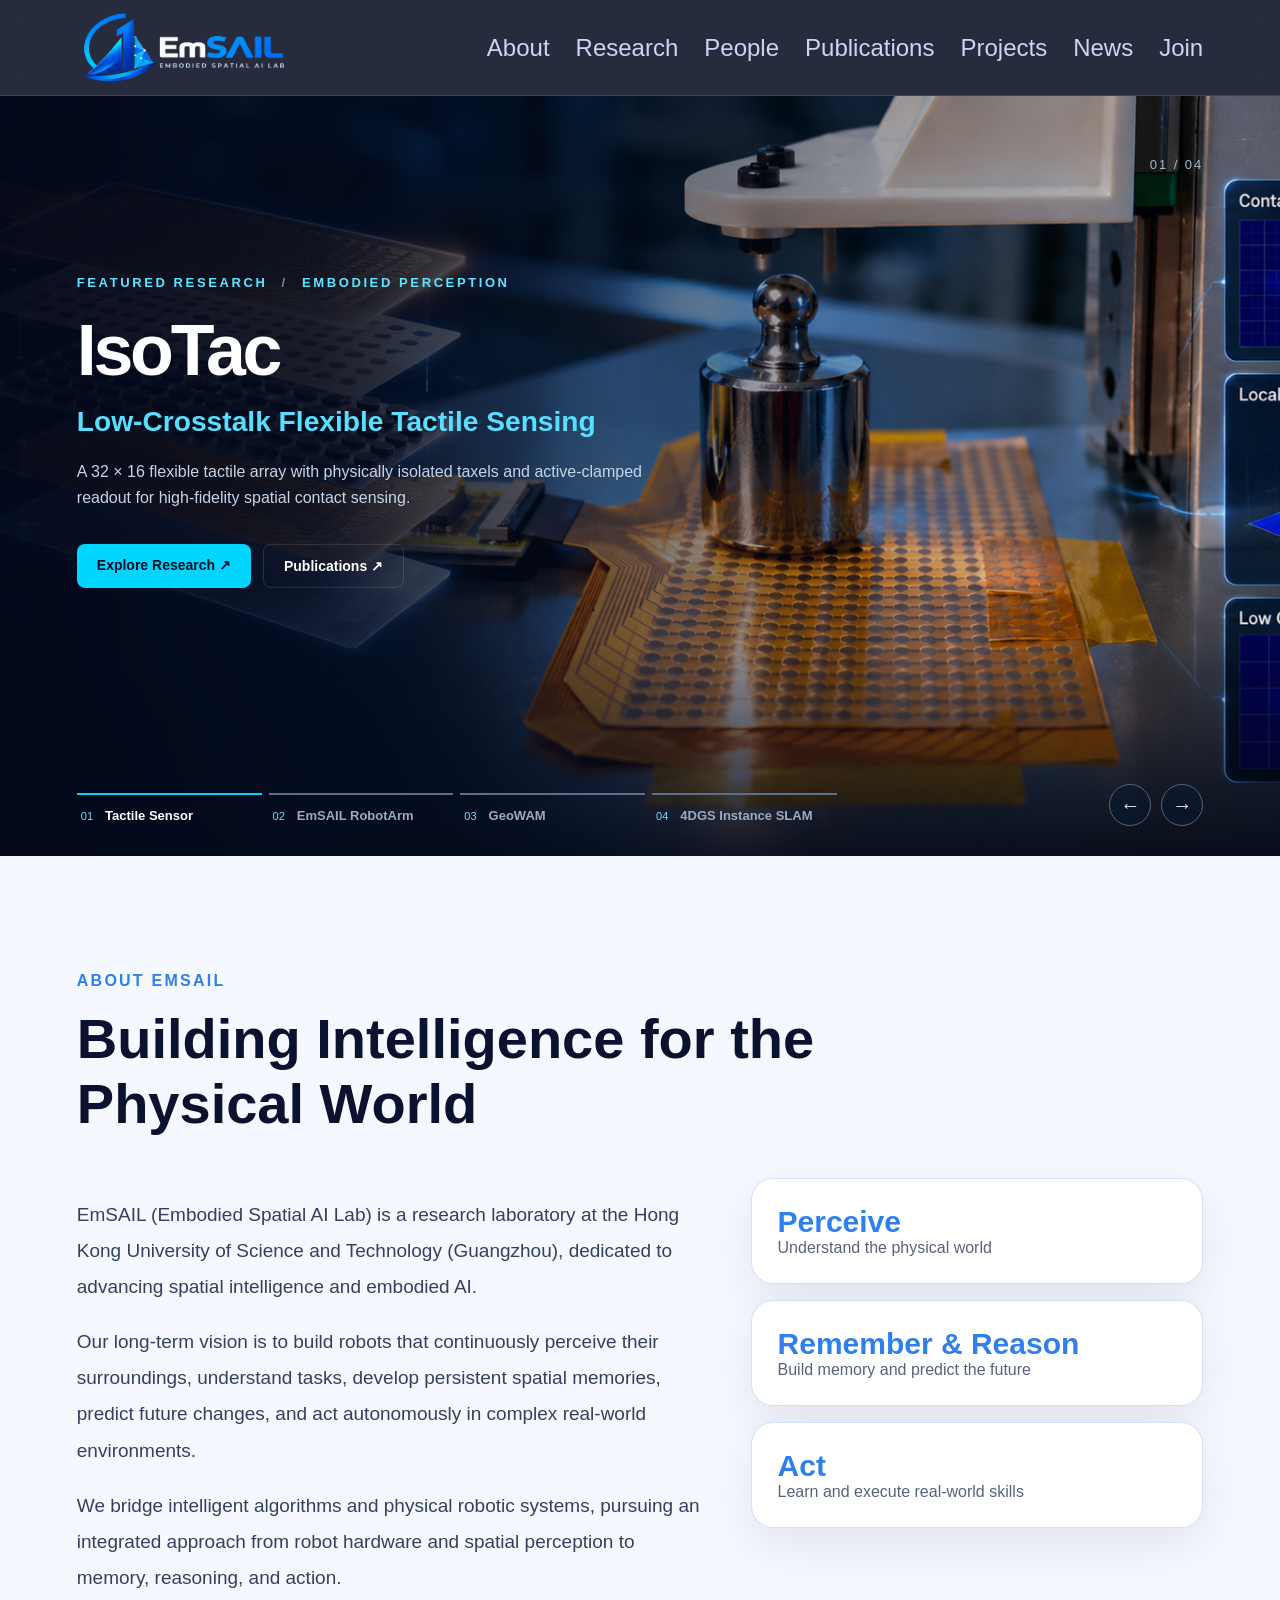
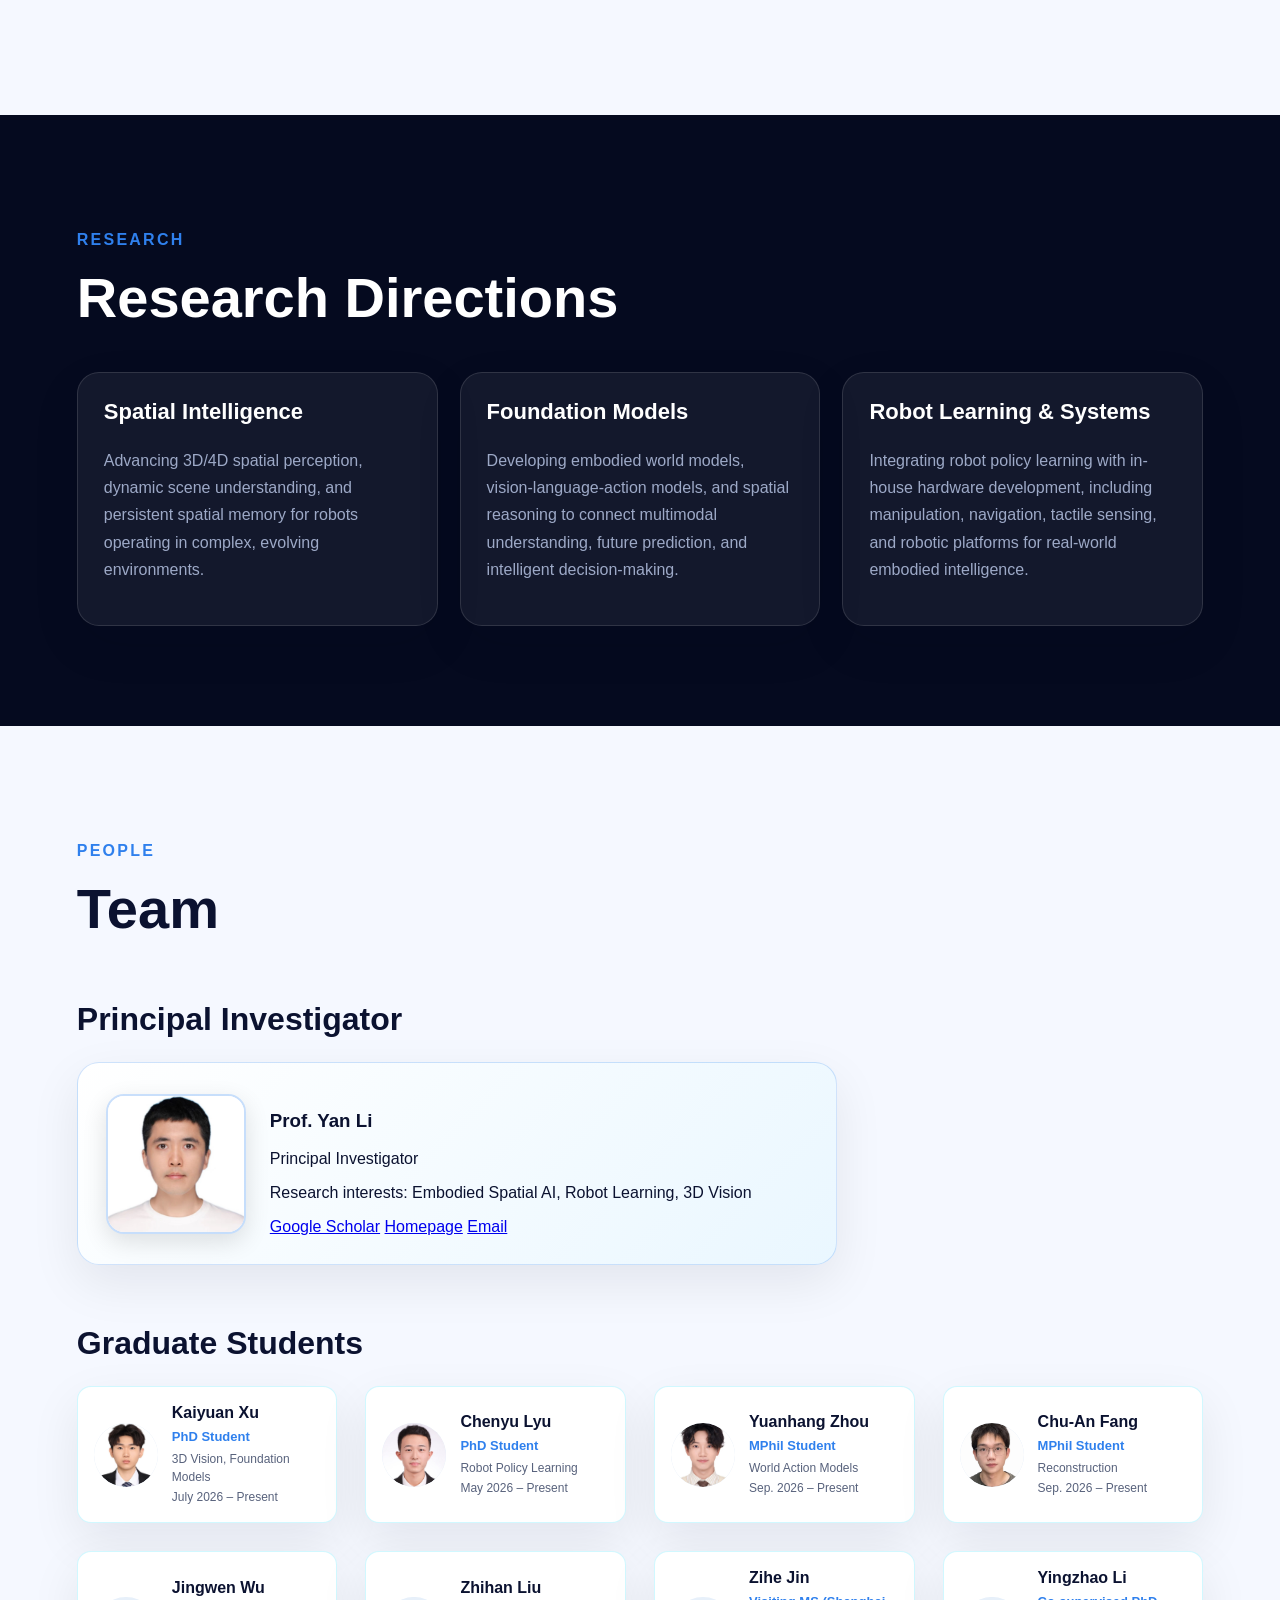
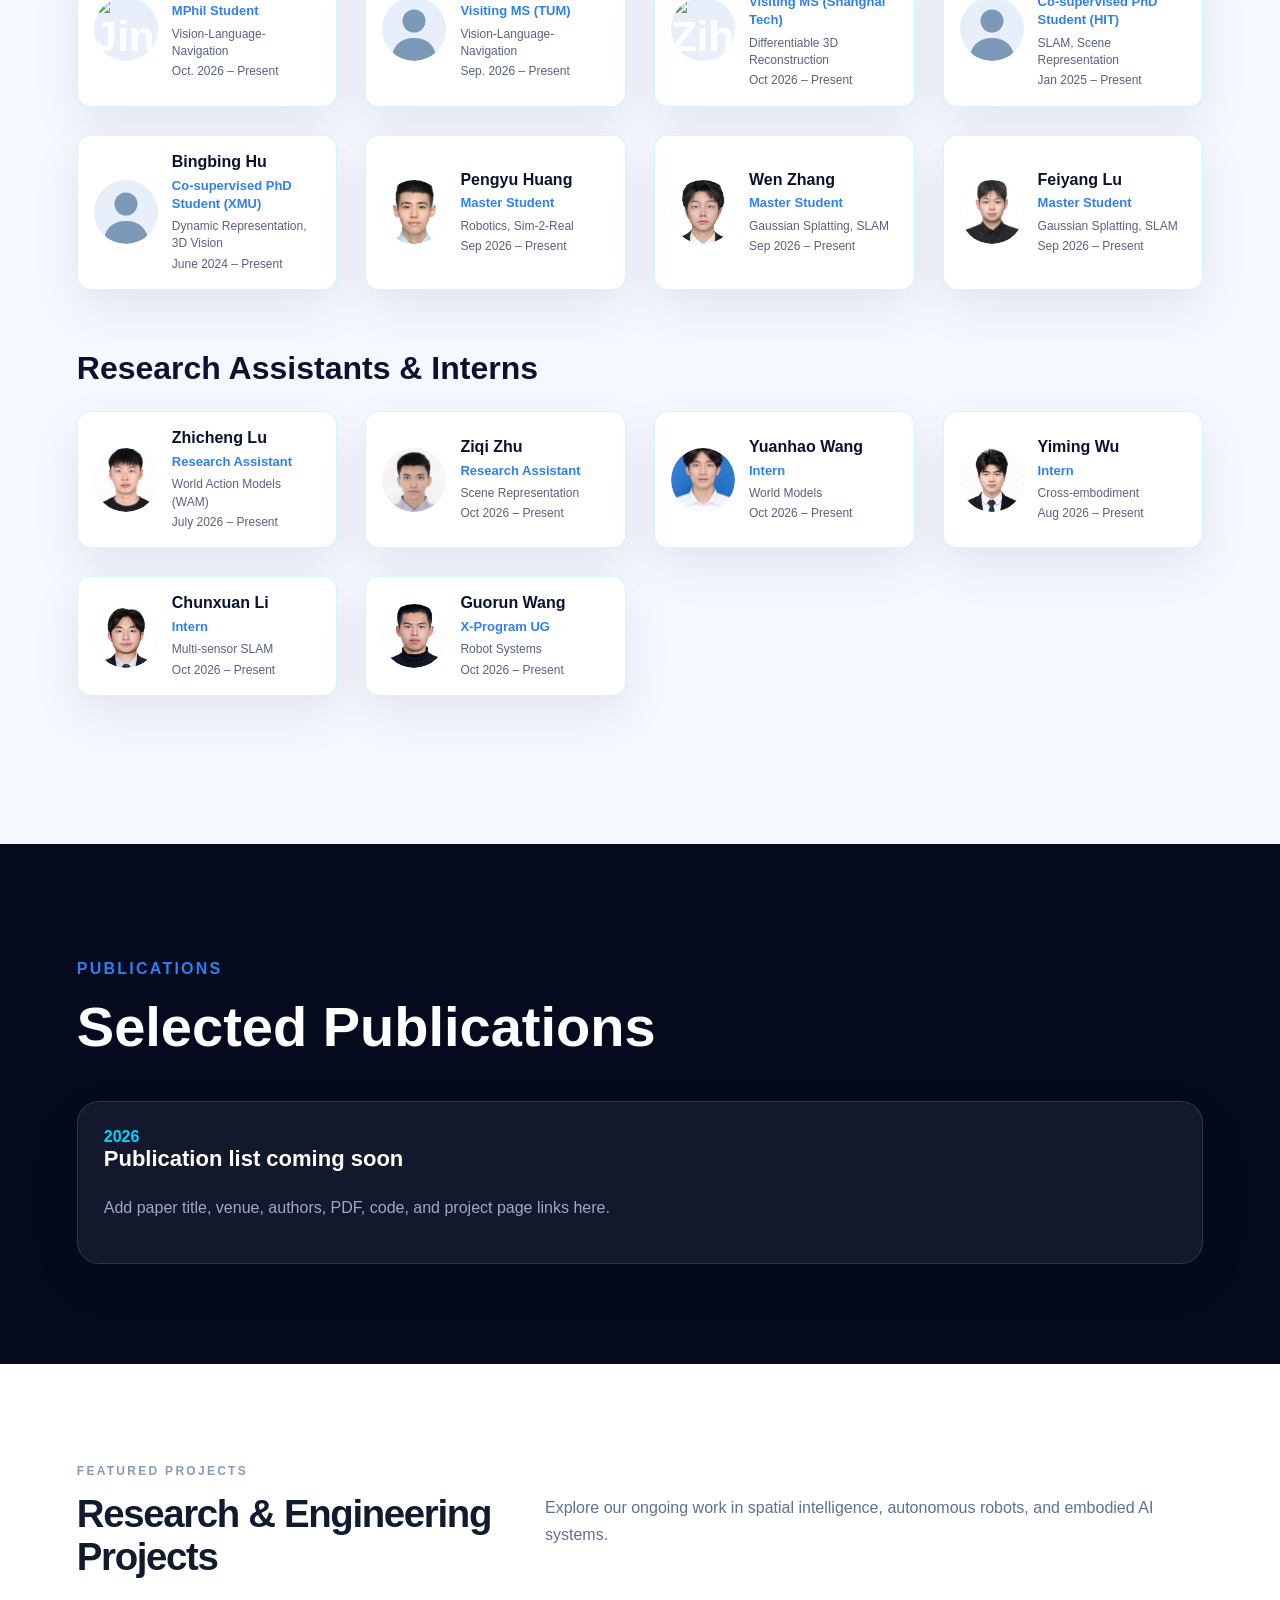
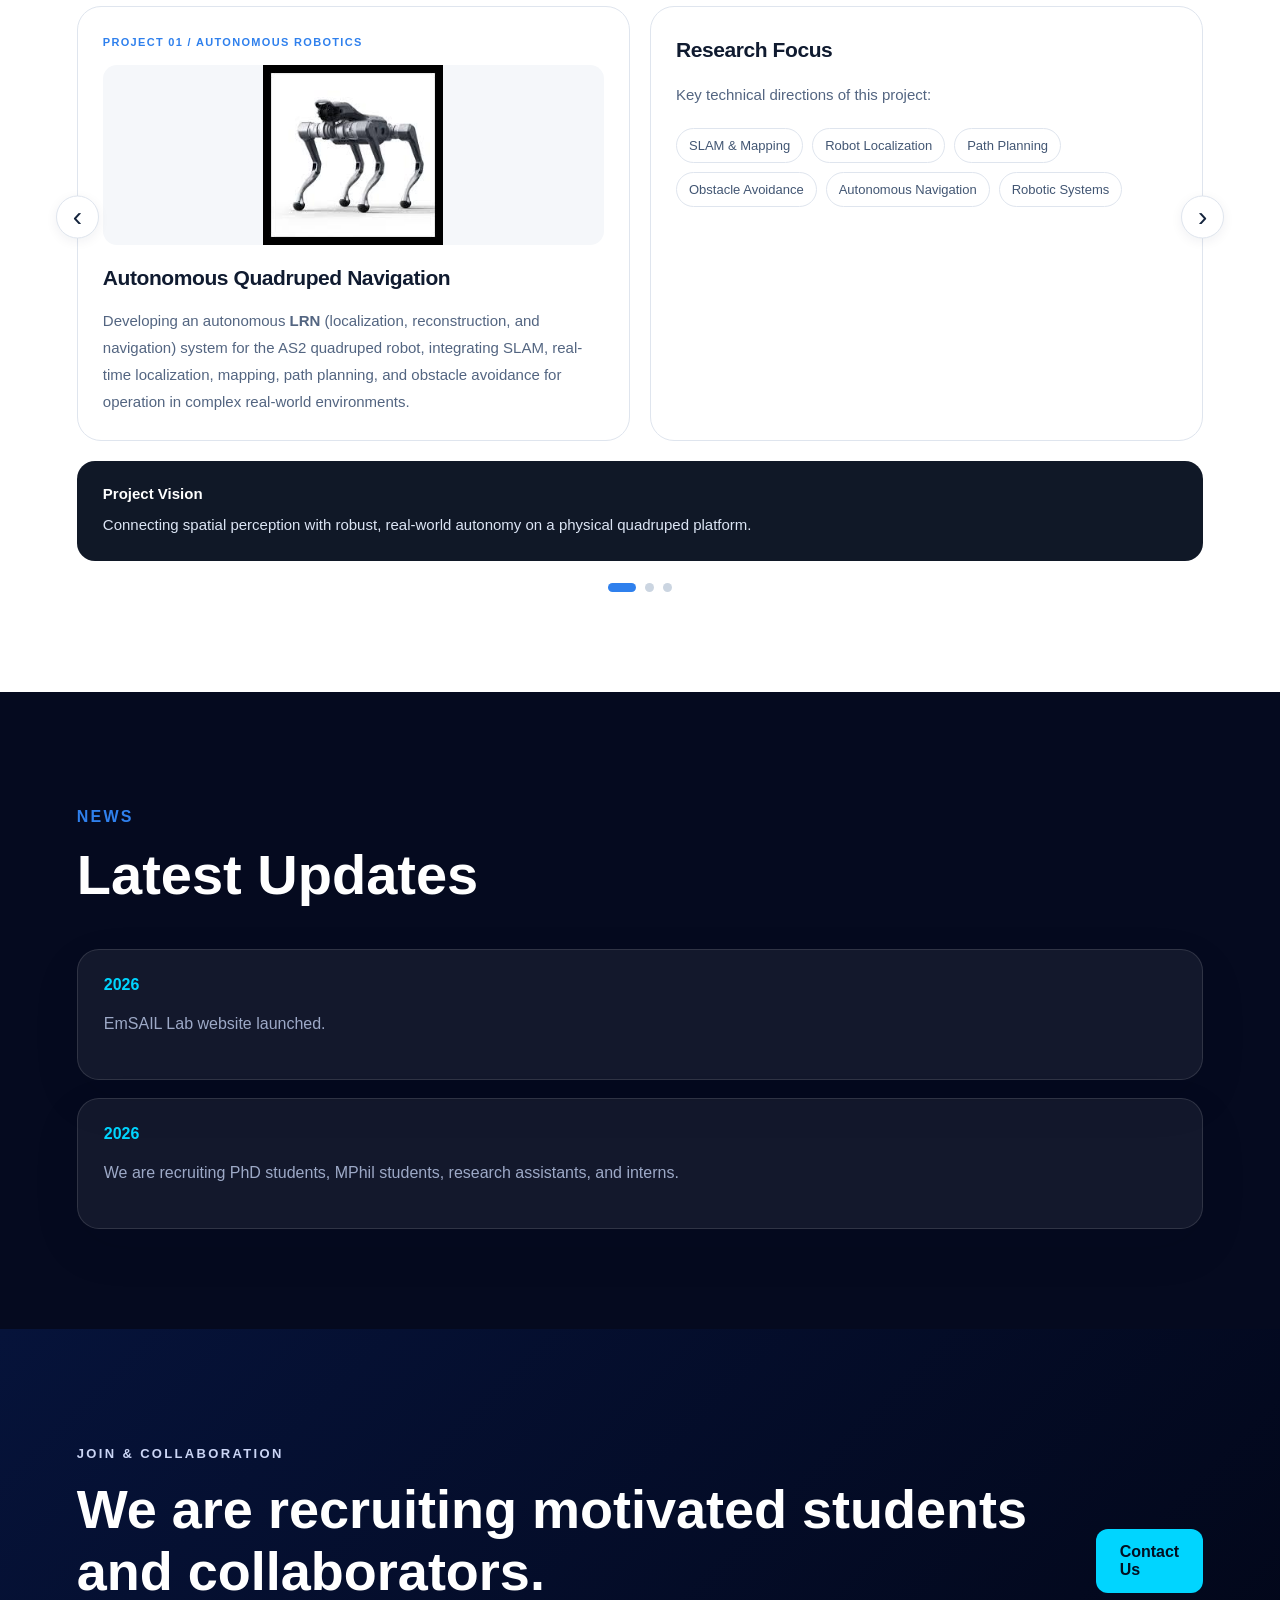
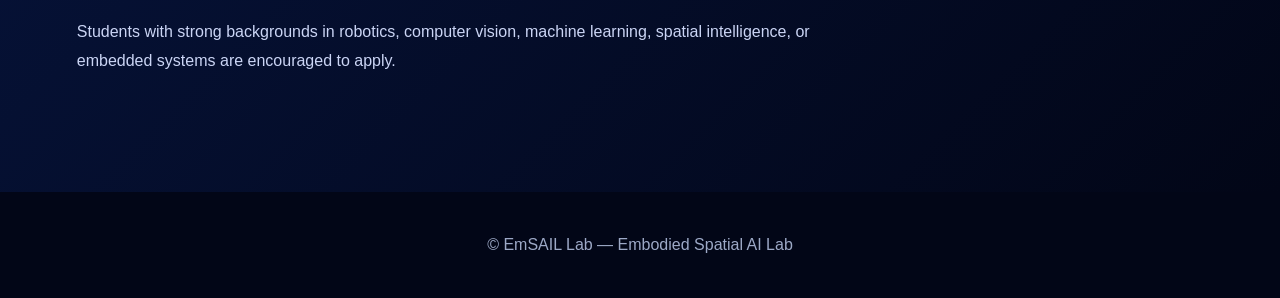
==== index.html @ 51400050 "Update index.html" ====
<!DOCTYPE html>
<html lang="en">
<head>
  <meta charset="UTF-8" />
  <meta name="viewport" content="width=device-width, initial-scale=1.0" />
  <title>EmSAIL Lab | Embodied Spatial AI Lab</title>
  <link rel="stylesheet" href="style.css" />
</head>
<body>
  <header class="nav">
    <a class="brand" href="#home">
      <img src="imgs/logo.png" alt="EmSAIL Lab logo" />
      <!-- <span>EmSAIL Lab</span> -->
    </a>
    <button class="menu-btn" id="menuBtn">☰</button>
    <nav id="navLinks">
      <a href="#about">About</a>
      <a href="#research">Research</a>
      <a href="#people">People</a>
      <a href="#publications">Publications</a>
      <a href="#projects">Projects</a>
      <a href="#news">News</a>
      <a href="#join">Join</a>
    </nav>
  </header>

  <main>
    <section id="home" class="hero hero-carousel" aria-label="Featured research">
      <div class="hero-slides" id="heroSlides">
        
             
        <article class="hero-slide" aria-hidden="true" style="--slide-image:url('imgs/hero-tactile.png')">
          <div class="slide-art"></div>
          <div class="slide-shade"></div>

          <div class="slide-copy">
            <span class="slide-kicker">
              FEATURED RESEARCH
              <span class="slide-sep">/</span>
              EMBODIED PERCEPTION
            </span>

            <h1>IsoTac</h1>

            <h2>Low-Crosstalk Flexible Tactile Sensing</h2>

            <p>
              A 32 × 16 flexible tactile array with physically
              isolated taxels and active-clamped readout for
              high-fidelity spatial contact sensing.
            </p>

            <div class="slide-actions">
              <a class="btn primary" href="#research">
                Explore Research ↗
              </a>
              <a class="btn secondary" href="#publications">
                Publications ↗
              </a>
            </div>
          </div>

          <span class="slide-watermark">01 / 04</span>
        </article>
        
        <article class="hero-slide" aria-hidden="true" style="--slide-image:url('imgs/hero-robotarm.png')">
          <div class="slide-art"></div>
          <div class="slide-shade"></div>

          <div class="slide-copy">
            <span class="slide-kicker">
              FEATURED RESEARCH
              <span class="slide-sep">/</span>
              ROBOT LEARNING & SYSTEMS
            </span>

            <h1>EmSAIL RedBird1</h1>

            <h2>Building Robots from the Ground Up</h2>

            <p>
              An in-house developed robotic arm integrating
              mechanical design, actuation, sensing, and control
              for embodied intelligence research.
            </p>

            <div class="slide-actions">
              <a class="btn primary" href="#research">
                Explore Research ↗
              </a>
              <a class="btn secondary" href="#projects">
                Explore Projects ↗
              </a>
            </div>
          </div>

          <span class="slide-watermark">02 / 04</span>
        </article>

        <article class="hero-slide is-active" aria-hidden="false" style="--slide-image:url('imgs/hero-geowam.png')">
          <div class="slide-art"></div>
          <div class="slide-shade"></div>

          <div class="slide-copy">
            <span class="slide-kicker">
              FEATURED RESEARCH
              <span class="slide-sep">/</span>
              WORLD MODELS & ROBOT LEARNING
            </span>

            <h1>GeoWAM</h1>
            <h2>Learning Geometric Evolution for Robot Action</h2>
            <p>
              Learning from 3D geometric evolution to enhance
              robot action generation, enabling robust manipulation
              without additional geometric inference.
            </p>
            <div class="slide-actions">
              <a class="btn primary" href="#research">
                Explore Research ↗
              </a>
              <a class="btn secondary" href="#publications">
                Publications ↗
              </a>
            </div>
          </div>
          <span class="slide-watermark">03 / 04</span>
        </article>

        
        <article class="hero-slide" aria-hidden="true" style="--slide-image:url('imgs/hero-4dgsslam.png')">
          <div class="slide-art"></div>
          <div class="slide-shade"></div>

          <div class="slide-copy">
            <span class="slide-kicker">
              FEATURED RESEARCH
              <span class="slide-sep">/</span>
              SPATIAL INTELLIGENCE
            </span>

            <h1>InstanceFlow-SLAM</h1>

            <h2>Instance-Guided Continuous Motion Reconstruction</h2>

            <p>
              Recovering continuous 4D motion from intermediate
              RGB-D observations through instance-aware Gaussian
              motion modeling, without additional mapping updates.
            </p>

            <div class="slide-actions">
              <a class="btn primary" href="#research">
                Explore Research ↗
              </a>
              <a class="btn secondary" href="#publications">
                Publications ↗
              </a>
            </div>
          </div>

          <span class="slide-watermark">04 / 04</span>
        </article>

      </div>
      <div class="hero-bottom"><div class="hero-indicators" role="tablist" aria-label="Select featured research">
        <button class="hero-dot" type="button" aria-label="Show StructureGS-SLAM" aria-selected="false"><span>01</span><b>Tactile Sensor</b></button>
        <button class="hero-dot" type="button" aria-label="Show 4DGS-SLAM" aria-selected="false"><span>02</span><b>EmSAIL RobotArm</b></button>
        <button class="hero-dot is-active" type="button" aria-label="Show GeoWAM" aria-selected="true"><span>03</span><b>GeoWAM</b></button>
        <button class="hero-dot" type="button" aria-label="Show ST-Policy" aria-selected="false"><span>04</span><b>4DGS Instance SLAM</b></button>
      </div><div class="hero-arrows"><button id="heroPrev" type="button" aria-label="Previous slide">←</button><button id="heroNext" type="button" aria-label="Next slide">→</button></div></div>
    </section>


    <section id="about" class="section">
      <div class="section-title">
        <p>ABOUT EMSAIL</p>
        <h2>Building Intelligence for the Physical World</h2>
      </div>

      <div class="about-grid">
        <div class="about-content">
          <p>
            EmSAIL (Embodied Spatial AI Lab) is a research
            laboratory at the Hong Kong University of
            Science and Technology (Guangzhou), dedicated
            to advancing spatial intelligence and embodied AI.
          </p>

          <p>
            Our long-term vision is to build robots that
            continuously perceive their surroundings,
            understand tasks, develop persistent spatial
            memories, predict future changes, and act
            autonomously in complex real-world environments.
          </p>

          <p>
            We bridge intelligent algorithms and physical
            robotic systems, pursuing an integrated approach
            from robot hardware and spatial perception
            to memory, reasoning, and action.
          </p>
        </div>

        <div class="stats">
          <div>
            <strong>Perceive</strong>
            <span>Understand the physical world</span>
          </div>
          <div>
            <strong>Remember & Reason</strong>
            <span>Build memory and predict the future</span>
          </div>
          <div>
            <strong>Act</strong>
            <span>Learn and execute real-world skills</span>
          </div>
        </div>
      </div>
    </section>


    <section id="research" class="section dark">
      <div class="section-title">
        <p>Research</p>
        <h2>Research Directions</h2>
      </div>

      <div class="card-grid">

        <article class="card">
          <h3>Spatial Intelligence</h3>
          <p>
            Advancing 3D/4D spatial perception,
            dynamic scene understanding, and persistent
            spatial memory for robots operating in
            complex, evolving environments.
          </p>
        </article>

        <article class="card">
          <h3>Foundation Models</h3>
          <p>
            Developing embodied world models,
            vision-language-action models, and
            spatial reasoning to connect multimodal
            understanding, future prediction, and
            intelligent decision-making.
          </p>
        </article>

        <article class="card">
          <h3>Robot Learning &amp; Systems</h3>
          <p>
            Integrating robot policy learning with
            in-house hardware development, including
            manipulation, navigation, tactile sensing,
            and robotic platforms for real-world
            embodied intelligence.
          </p>
        </article>

      </div>
    </section>

    <section id="people" class="section">
      <div class="section-title">
        <p>People</p>
        <h2>Team</h2>
      </div>

      <div class="people-section">
        <h2 class="people-role">Principal Investigator</h2>

        <div class="pi-card">
           <img src="LiYan.jpg" class="pi-photo">

            <div class="pi-info">
              <h3>Prof. Yan Li</h3>

              <p class="pi-role">Principal Investigator</p>

              <p class="pi-research">
                Research interests: Embodied Spatial AI, Robot Learning, 3D Vision
              </p>

              <div class="pi-links">
                <a href="https://scholar.google.com/citations?user=phzz5xcAAAAJ&hl=en&authuser=1" target="_blank">Google Scholar</a>
                <a href="https://yanyan-li.github.io/">Homepage</a>
                <a href="mailto:yan.li@nus.edu.sg">Email</a>
              </div>

            </div>

          </div>
        </div>
      </div>


<!-- Graduate Students -->
<div class="people-section">
  <h2 class="people-role">Graduate Students</h2>

  <div class="people-grid compact">

    
    <div class="person">
      <div class="person-photo">
        <img src="imgs/people/kaiyuan.jpg"
             alt="Kaiyuan Xu" loading="lazy">
      </div>
      <div class="person-info">
        <h3>Kaiyuan Xu</h3>
        <p>PhD Student</p>
        <span>3D Vision, Foundation Models</span>
        <span>July 2026 – Present</span>
      </div>
    </div>


    <div class="person">
      <div class="person-photo">
        <img src="imgs/people/chenyu.jpg"
             alt="Chengyu Lyu" loading="lazy">
      </div>
      <div class="person-info">
        <h3>Chenyu Lyu</h3>
        <p>PhD Student</p>
        <span>Robot Policy Learning</span>
        <span>May 2026 – Present</span>
      </div>
    </div>

    <div class="person">
      <div class="person-photo">
        <img src="imgs/people/yuanhang.jpg"
             alt="Yuanhang Zhou" loading="lazy">
      </div>
      <div class="person-info">
        <h3>Yuanhang Zhou</h3>
        <p>MPhil Student</p>
        <span>World Action Models</span>
        <span>Sep. 2026 – Present</span>
      </div>
    </div>

    <div class="person">
      <div class="person-photo">
        <img src="imgs/people/chuan.jpg"
             alt="Chu-An Fang" loading="lazy">
      </div>
      <div class="person-info">
        <h3>Chu-An Fang</h3>
        <p>MPhil Student</p>
        <span>Reconstruction</span>
        <span>Sep. 2026 – Present</span>
      </div>
    </div>

    <div class="person">
      <div class="person-photo">
        <img src="imgs/people/jingwen.jpg"
             alt="Jingwen Wu" loading="lazy">
      </div>
      <div class="person-info">
        <h3>Jingwen Wu</h3>
        <p>MPhil Student</p>
        <span>Vision-Language-Navigation</span>
        <span>Oct. 2026 – Present</span>
      </div>
    </div>

    <div class="person">
      <div class="person-photo">
        <img src="imgs/people/avatar-placeholder.svg"
             alt="Zhihan Liu" loading="lazy">
      </div>
      <div class="person-info">
        <h3>Zhihan Liu</h3>
        <p>Visiting MS (TUM)</p>
        <span>Vision-Language-Navigation</span>
        <span>Sep. 2026 – Present</span>
      </div>
    </div>

    <div class="person">
      <div class="person-photo">
        <img src="imgs/people/zihe.jpg"
             alt="Zihe Jin" loading="lazy">
      </div>
      <div class="person-info">
        <h3>Zihe Jin</h3>
        <p>Visiting MS (Shanghai Tech)</p>
        <span>Differentiable 3D Reconstruction</span>
        <span>Oct 2026 – Present</span>
      </div>
    </div>
    
    
    <div class="person">
      <div class="person-photo">
        <img src="imgs/people/avatar-placeholder.svg"
             alt="Yingzhao Li" loading="lazy">
      </div>
      <div class="person-info">
        <h3>Yingzhao Li</h3>
        <p>Co-supervised PhD Student (HIT)</p>
        <span>SLAM, Scene Representation</span>
        <span>Jan 2025 – Present</span>
      </div>
    </div>

    <div class="person">
      <div class="person-photo">
        <img src="imgs/people/avatar-placeholder.svg"
             alt="Bingbing Hu" loading="lazy">
      </div>
      <div class="person-info">
        <h3>Bingbing Hu</h3>
        <p>Co-supervised PhD Student (XMU)</p>
        <span>Dynamic Representation, 3D Vision</span>
        <span>June 2024 – Present</span>
      </div>
    </div>

    <div class="person">
      <div class="person-photo">
        <img src="imgs/people/pengyu.jpg"
             alt="Master Student" loading="lazy">
      </div>
      <div class="person-info">
        <h3>Pengyu Huang</h3>
        <p>Master Student</p>
        <span>Robotics, Sim-2-Real</span>
        <span>Sep 2026 – Present</span>
      </div>
    </div>

    <div class="person">
      <div class="person-photo">
        <img src="imgs/people/zhangwen.jpg"
             alt="Wen Zhang" loading="lazy">
      </div>
      <div class="person-info">
        <h3>Wen Zhang</h3>
        <p>Master Student</p>
        <span>Gaussian Splatting, SLAM</span>
        <span>Sep 2026 – Present</span>
      </div>
    </div>

    <div class="person">
      <div class="person-photo">
        <img src="imgs/people/feiyang.jpg"
             alt="Feiyang Lu" loading="lazy">
      </div>
      <div class="person-info">
        <h3>Feiyang Lu</h3>
        <p>Master Student</p>
        <span>Gaussian Splatting, SLAM</span>
        <span>Sep 2026 – Present</span>
      </div>
    </div>

  </div>
</div>

<!-- Research Assistants & Interns -->
<div class="people-section">
  <h2 class="people-role">
    Research Assistants &amp; Interns
  </h2>

  <div class="people-grid compact">

    <div class="person">
      <div class="person-photo">
        <img src="imgs/people/zhicheng.jpg"
             alt="Zhicheng Lu" loading="lazy">
      </div>
      <div class="person-info">
        <h3>Zhicheng Lu</h3>
        <p>Research Assistant</p>
        <span>World Action Models (WAM)</span>
        <span>July 2026 – Present</span>
      </div>
    </div>


     <div class="person">
      <div class="person-photo">
        <img src="imgs/people/ziqi.jpg"
             alt="Ziqi Zhu" loading="lazy">
      </div>
      <div class="person-info">
        <h3>Ziqi Zhu</h3>
        <p>Research Assistant</p>
        <span>Scene Representation</span>
        <span>Oct 2026 – Present</span>
      </div>
    </div>

    <div class="person">
      <div class="person-photo">
        <img src="imgs/people/yuanhao.jpg"
             alt="Yuanhao Wang" loading="lazy">
      </div>
      <div class="person-info">
        <h3>Yuanhao Wang</h3>
        <p>Intern</p>
        <span>World Models</span>
        <span>Oct 2026 – Present</span>
      </div>
    </div>

    

    <div class="person">
      <div class="person-photo">
        <img src="imgs/people/yiming.jpg"
             alt="Yiming Wu" loading="lazy">
      </div>
      <div class="person-info">
        <h3>Yiming Wu</h3>
        <p>Intern</p>
        <span>Cross-embodiment</span>
        <span>Aug 2026 – Present</span>
      </div>
    </div>

    <div class="person">
      <div class="person-photo">
        <img src="imgs/people/chunxuan.jpg"
             alt="Chunxuan Li" loading="lazy">
      </div>
      <div class="person-info">
        <h3>Chunxuan Li</h3>
        <p>Intern</p>
        <span>Multi-sensor SLAM</span>
        <span>Oct 2026 – Present</span>
      </div>
    </div>

    <div class="person">
      <div class="person-photo">
        <img src="imgs/people/guorun.jpg"
             alt="Guorun Wang" loading="lazy">
      </div>
      <div class="person-info">
        <h3>Guorun Wang</h3>
        <p>X-Program UG</p>
        <span>Robot Systems</span>
        <span>Oct 2026 – Present</span>
      </div>
    </div>

  </div>
</div>


      


      </div> 
    </section>

    <section id="publications" class="section dark">
      <div class="section-title">
        <p>Publications</p>
        <h2>Selected Publications</h2>
      </div>
      <div class="timeline">
        <div class="pub">
          <span>2026</span>
          <h3>Publication list coming soon</h3>
          <p>Add paper title, venue, authors, PDF, code, and project page links here.</p>
        </div>
      </div>
    </section>

    <!-- <section id="projects" class="section">
      <div class="section-title">
        <p>Projects</p>
        <h2>Research Projects</h2>
      </div>
      <div class="card-grid">
        <article class="card light"><h3>Embodied Spatial Mapping</h3><p>Unified mapping and representation for embodied agents.</p></article>
        <article class="card light"><h3>Robot Foundation Models</h3><p>Vision-language-action models for general-purpose robot control.</p></article>
        <article class="card light"><h3>Simulation-to-Real Learning</h3><p>Reliable transfer from virtual training to physical robots.</p></article>
      </div>
    </section> -->

    <section id="projects" class="section projects-showcase">
      <div class="projects-heading">
        <div><p class="projects-eyebrow">FEATURED PROJECTS</p><h2>Research &amp; Engineering<br>Projects</h2></div>
        <p>Explore our ongoing work in spatial intelligence, autonomous robots, and embodied AI systems.</p>
      </div>
      <div class="project-carousel" aria-roledescription="carousel" aria-label="Research projects">
        <div class="project-slide is-current" aria-hidden="false">
          <div class="project-panels">
            <article class="project-panel project-main">
              <span class="project-index">PROJECT 01 / AUTONOMOUS ROBOTICS</span>
              <div class="project-image"><img src="imgs/projects/as2-quadruped.png" alt="AS2 quadruped robot" loading="lazy"></div>
              <h3>Autonomous Quadruped Navigation</h3>
              <p>Developing an autonomous <strong> LRN </strong> (localization, reconstruction, and navigation) system for the AS2 quadruped robot, integrating SLAM, real-time localization, mapping, path planning, and obstacle avoidance for operation in complex real-world environments.</p>
            </article>
            <article class="project-panel project-side"><h3>Research Focus</h3><p>Key technical directions of this project:</p><div class="project-tags"><span>SLAM &amp; Mapping</span><span>Robot Localization</span><span>Path Planning</span><span>Obstacle Avoidance</span><span>Autonomous Navigation</span><span>Robotic Systems</span></div></article>
          </div>
          <div class="project-opportunity"><strong>Project Vision</strong><p>Connecting spatial perception with robust, real-world autonomy on a physical quadruped platform.</p></div>
        </div>
        <div class="project-slide" aria-hidden="true">
          <div class="project-panels">
            <article class="project-panel project-main"><span class="project-index">PROJECT 02 / ROBOT SYSTEMS</span><div class="project-visual"><span>ROBOT HARDWARE &amp; SYSTEMS</span></div><h3>Embodied Robot Platform Development</h3><p>Designing and integrating robotic arms, actuation, sensing, and control systems to support real-world embodied intelligence research.</p></article>
            <article class="project-panel project-side"><h3>Research Focus</h3><p>Hardware and system development:</p><div class="project-tags"><span>Robotic Arms</span><span>Robot Control</span><span>Mechanical Design</span><span>Sensor Integration</span><span>System Validation</span></div></article>
          </div><div class="project-opportunity"><strong>Project Vision</strong><p>Building reliable robotic platforms that connect hardware development with intelligent learning and control.</p></div>
        </div>
        <div class="project-slide" aria-hidden="true">
          <div class="project-panels">
            <article class="project-panel project-main"><span class="project-index">PROJECT 03 / SPATIAL INTELLIGENCE</span><div class="project-visual"><span>3D / 4D SPATIAL PERCEPTION</span></div><h3>Embodied Spatial Mapping</h3><p>Exploring 3D/4D scene representations, mapping, and persistent spatial memory to support perception and reasoning in changing environments.</p></article>
            <article class="project-panel project-side"><h3>Research Focus</h3><p>Core research topics:</p><div class="project-tags"><span>3D Reconstruction</span><span>Gaussian Splatting</span><span>Spatial Memory</span><span>Dynamic Scenes</span><span>Visual SLAM</span></div></article>
          </div><div class="project-opportunity"><strong>Project Vision</strong><p>Enabling robots to build and maintain useful spatial representations of the physical world.</p></div>
        </div>
        <button class="project-arrow project-prev" type="button" aria-label="Previous project">&#8249;</button>
        <button class="project-arrow project-next" type="button" aria-label="Next project">&#8250;</button>
      </div>
      <div class="project-pagination" aria-label="Choose a project"><button class="is-current" aria-label="Show project 1" aria-current="true"></button><button aria-label="Show project 2"></button><button aria-label="Show project 3"></button></div>
    </section>

    <section id="news" class="section dark">
      <div class="section-title">
        <p>News</p>
        <h2>Latest Updates</h2>
      </div>
      <div class="news-list">
        <div><time>2026</time><p>EmSAIL Lab website launched.</p></div>
        <div><time>2026</time><p>We are recruiting PhD students, MPhil students, research assistants, and interns.</p></div>
      </div>
    </section>

    <section id="join" class="section join">
      <div>
        <p class="eyebrow">Join & Collaboration</p>
        <h2>We are recruiting motivated students and collaborators.</h2>
        <p>
          Students with strong backgrounds in robotics, computer vision,
          machine learning, spatial intelligence, or embedded systems are encouraged to apply.
        </p>
      </div>
      <a class="btn primary" href="mailto:yan.li@nus.edu.sg">Contact Us</a>
    </section>
  </main>

  <footer>
    <p>© EmSAIL Lab — Embodied Spatial AI Lab</p>
  </footer>

  <script src="script.js"></script>
</body>
</html>
---- style.css ----
:root {
  --bg: #050a1f;
  --panel: #0b1230;
  --cyan: #00d5ff;
  --blue: #2f80ed;
  --text: #f5f8ff;
  --muted: #9da9c7;
  --line: rgba(255,255,255,.12);
}

* { box-sizing: border-box; }

html { scroll-behavior: smooth; }

body {
  margin: 0;
  font-family: Inter, Arial, sans-serif;
  background: #f5f8ff;
  color: #0b1230;
}

.nav {
  position: fixed;
  inset: 0 0 auto 0;
  z-index: 10;
  height: 96px;
  display: flex;
  align-items: center;
  justify-content: space-between;
  padding: 0 6%;
  background: rgba(5, 10, 31, .86);
  backdrop-filter: blur(14px);
  border-bottom: 1px solid var(--line);
}

.brand {
  display: flex;
  align-items: center;
  gap: 12px;
  color: var(--text);
  text-decoration: none;
  font-weight: 800;
}

.brand img {
  width: 211px;
  height: 74px;
  border-radius: 20px;
  object-fit: cover;
  /* background: gray;  */
}
nav {
  display: flex;
  gap: 26px;
}

nav a {
  color: #cbd5f5;
  text-decoration: none;
  font-size: 24px;
}

nav a:hover { color: var(--cyan); }

.menu-btn {
  display: none;
  background: none;
  color: white;
  border: 0;
  font-size: 26px;
}

.hero {
  position: relative;
  /* min-height: 100vh; */
  min-height: calc(100vh - 96px);
  display: grid;
  place-items: center;
  padding: 80px 6% 80px;
  background:
    radial-gradient(circle at 70% 30%, rgba(0,213,255,.22), transparent 34%),
    linear-gradient(135deg, #030717, #07133a 55%, #030717);
  overflow: hidden;
  color: white;
  text-align: center;
}

.hero-bg::before {
  content: "";
  position: absolute;
  inset: 0;
  background-image:
    linear-gradient(rgba(0,213,255,.16) 1px, transparent 1px),
    linear-gradient(90deg, rgba(0,213,255,.16) 1px, transparent 1px);
  background-size: 80px 80px;
  mask-image: radial-gradient(circle, black, transparent 70%);
  opacity: .35;
}

.hero-content {
  position: relative;
  max-width: 1400px;
  margin-top: -40px;
}

.eyebrow {
  color: var(--cyan);
  text-transform: uppercase;
  letter-spacing: .18em;
  font-size: 13px;
  font-weight: 800;
}

.hero h1 {
  margin: 18px 0 10px;
  font-size: clamp(56px, 9vw, 112px);
  line-height: .9;
  color: var(--cyan);
}

/* .hero h1 {
  margin: 18px 0 10px;
  font-size: clamp(56px, 9vw, 112px);
  line-height: .9;
  color: var(--cyan);
  white-space: nowrap;
} */

.hero h2 {
  font-size: clamp(22px, 3vw, 34px);
  margin: 0 0 22px;
}

.hero p {
  max-width: 780px;
  margin: auto;
  color: #cbd5f5;
  font-size: 18px;
  line-height: 1.8;
}

.hero-actions {
  margin-top: 36px;
  display: flex;
  justify-content: center;
  gap: 16px;
  flex-wrap: wrap;
}

.btn {
  display: inline-flex;
  padding: 14px 24px;
  border-radius: 12px;
  text-decoration: none;
  font-weight: 800;
}

.primary {
  background: var(--cyan);
  color: #031021;
}

.secondary {
  border: 1px solid var(--line);
  color: white;
}


/* Team: compact member cards */

.people-section {
  margin-top: 36px;
}

.people-role {
  margin: 0 0 20px;
  font-size: 24px;
  font-weight: 700;
}

.people-grid.compact {
  display: grid;
  grid-template-columns: repeat(3, minmax(0, 1fr));
  gap: 16px;
}

.people-grid.compact .person {
  display: flex;
  flex-direction: row;
  align-items: center;
  gap: 14px;
  min-width: 0;
  padding: 16px;
  text-align: left;
  border-radius: 14px;
}

.people-grid.compact .person-photo {
  width: 64px;
  height: 64px;
  min-width: 64px;
  min-height: 64px;
  flex: 0 0 64px;
  margin: 0;
  padding: 0;
  border-radius: 50%;
  overflow: hidden;
  background: #e7f0fa;
}

.people-grid.compact .person-photo img {
  display: block;
  width: 100%;
  height: 100%;
  object-fit: cover;
  object-position: center;
  border-radius: 50%;
}

.people-grid.compact .person-info {
  flex: 1;
  min-width: 0;
}

.people-grid.compact .person h3 {
  margin: 0 0 4px;
  font-size: 16px;
  line-height: 1.3;
}

.people-grid.compact .person p {
  margin: 0 0 5px;
  font-size: 13px;
  line-height: 1.4;
}

.people-grid.compact .person span {
  display: block;
  margin-top: 3px;
  font-size: 12px;
  line-height: 1.45;
}

@media (max-width: 1000px) {
  .people-grid.compact {
    grid-template-columns: repeat(2, minmax(0, 1fr));
  }
}

@media (max-width: 640px) {
  .people-grid.compact {
    grid-template-columns: 1fr;
  }
}


.section {
  padding: 100px 6%;
}

.section.dark {
  background: var(--bg);
  color: white;
}

.section-title {
  max-width: 760px;
  margin-bottom: 42px;
}

.section-title p {
  color: var(--blue);
  font-weight: 800;
  letter-spacing: .14em;
  text-transform: uppercase;
}

.section-title h2 {
  font-size: clamp(32px, 5vw, 56px);
  margin: 0;
}

.about-grid {
  display: grid;
  grid-template-columns: 1.4fr 1fr;
  gap: 40px;
  align-items: start;
}

.about-grid p {
  font-size: 19px;
  line-height: 1.9;
  color: #35405f;
}

.stats {
  display: grid;
  gap: 16px;
}

.stats div,
.card,
.person,
.pub,
.news-list div {
  border: 1px solid rgba(47,128,237,.22);
  border-radius: 22px;
  padding: 26px;
  background: white;
  box-shadow: 0 18px 50px rgba(5,10,31,.08);
}

.stats strong {
  display: block;
  font-size: 30px;
  color: var(--blue);
}

.stats span { color: #58627c; }

.card-grid {
  display: grid;
  grid-template-columns: repeat(3, 1fr);
  gap: 22px;
}

.card {
  background: rgba(255,255,255,.06);
  color: white;
  border-color: var(--line);
}

.card.light {
  background: white;
  color: #0b1230;
}

.card h3,
.person h3, 
.pub h3 {
  margin-top: 0;
  font-size: 22px;
}

.card p,
.pub p,
.news-list p {
  color: var(--muted);
  line-height: 1.7;
}

/* .person h3 {
  color: white;
  font-size: 20px;
  font-weight: 700;
} */


.light p { color: #58627c; }



.people-grid {
  display: grid;
  grid-template-columns: repeat(2, 520px);
  gap: 26px;
  margin-bottom: 48px; 
}

.person .research-interest,
.person .duration {
    display: block;
    line-height: 1.5;
}

.person .research-interest {
    margin-top: 10px;
}

.person .duration {
    margin-top: 8px;
    color: #666;
}

.pi-card {
  display: flex;
  align-items: center;
  gap: 24px;
  max-width: 760px;
  width: 100%;
  padding: 28px;
  border-radius: 22px;
  background: linear-gradient(135deg, #ffffff, #eaf7ff);
  border: 1px solid rgba(47,128,237,.22);
  box-shadow: 0 18px 50px rgba(5,10,31,.08);
}

.people-grid.compact {
  display: grid;

  grid-template-columns:
    repeat(auto-fill, minmax(260px, 1fr));

  gap: 28px;
}

.pi-photo {
  width: 140px;
  height: 140px;

  object-fit: cover;

  border-radius: 18px;

  border: 2px solid rgba(47,128,237,.25);

  box-shadow: 0 8px 24px rgba(0,0,0,.12);
}

.avatar {
  width: 74px;
  height: 74px;
  border-radius: 22px;
  display: grid;
  place-items: center;
  background: linear-gradient(135deg, var(--cyan), var(--blue));
  color: white;
  font-weight: 900;
  font-size: 22px;
  margin-bottom: 20px;
}

.person.pi {
  background: linear-gradient(135deg, #ffffff, #eaf7ff);
}

.person p {
  color: var(--blue);
  font-weight: 800;
}

.person span {
  color: #58627c;
  display: block;
}

.person {

  /* background: linear-gradient(
    160deg,
    #0f1c3f,
    #0a1430
  ); */
  background: white ;

  border-radius: 18px;

  padding: 26px;

  border: 1px solid rgba(0,213,255,.18);

  transition: 0.25s ease;

}

.person-photo {
  height: 160px;

  background: linear-gradient(
    135deg,
    #0c2c5a,
    #061737
  );

  border-radius: 12px;

  margin-bottom: 16px;

  display: flex;
  align-items: center;
  justify-content: center;

  color: white;
  font-size: 42px;
  font-weight: 700;
}

/* .person-photo {

  width: 100%;

  height: 180px;

  background:
    linear-gradient(
      135deg,
      #0c2c5a,
      #061737
    );

  border-radius: 12px;

  margin-bottom: 16px;

} */

.people-role {

  font-size: 32px;

  margin-top: 60px;

  margin-bottom: 24px;

}

.person:hover {

  transform: translateY(-6px);

  border-color: rgba(0,213,255,.6);

}

.timeline {
  display: grid;
  gap: 18px;
}

.pub {
  background: rgba(255,255,255,.06);
  color: white;
  border-color: var(--line);
}

.pub span,
.news-list time {
  color: var(--cyan);
  font-weight: 900;
}

.news-list {
  display: grid;
  gap: 18px;
}

.news-list div {
  background: rgba(255,255,255,.06);
  color: white;
  border-color: var(--line);
}

.join {
  display: flex;
  align-items: center;
  justify-content: space-between;
  gap: 30px;
  background: linear-gradient(135deg, #06133a, #020617);
  color: white;
}

.join h2 {
  font-size: clamp(32px, 5vw, 54px);
  margin: 0 0 16px;
}

.join p {
  max-width: 760px;
  color: #cbd5f5;
  line-height: 1.8;
}

footer {
  padding: 28px 6%;
  background: #020617;
  color: #9da9c7;
  text-align: center;
}

@media (max-width: 900px) {
  .menu-btn { display: block; }

  nav {
    position: absolute;
    top: 74px;
    left: 0;
    right: 0;
    display: none;
    flex-direction: column;
    background: #050a1f;
    padding: 24px 6%;
  }

  nav.open { display: flex; }

  .about-grid,
  .people-grid,
  .card-grid,
  .join {
    grid-template-columns: 1fr;
    display: grid;
  }
}

/* === EmSAIL featured research carousel === */
.hero.hero-carousel{height: min(760px, calc(100svh - 80px));min-height:570px;padding:0;display:block;position:relative;margin-top:96px;background:#050c20;text-align:left;overflow:hidden}
.hero-slides,.hero-slide,.slide-art,.slide-shade{position:absolute;inset:0}
.hero-slide{opacity:0;visibility:hidden;transition:opacity .85s ease,visibility .85s;isolation:isolate}
.hero-slide.is-active{opacity:1;visibility:visible;z-index:1}
.slide-art{background-image:var(--slide-image);background-position:center;background-size:cover;transform:scale(1.035);transition:transform 7s linear}
.hero-slide.is-active .slide-art{transform:scale(1)}
.slide-shade{background:linear-gradient(90deg,rgba(2,8,26,.96) 0%,rgba(3,11,30,.9) 25%,rgba(3,11,30,.56) 48%,rgba(3,11,30,.1) 83%),linear-gradient(0deg,rgba(2,7,20,.85),transparent 28%)}
.slide-copy{position:absolute;left:6%;top:44%;transform:translateY(-50%);max-width:min(710px,55vw);z-index:2}
.slide-kicker{color:#5fe4ff;font-size:13px;font-weight:800;letter-spacing:.2em}
.slide-sep{color:#7387a8;padding:0 8px}
.hero-carousel .slide-copy h1{font-size:clamp(48px,5.6vw,88px);line-height:1.05;letter-spacing:-.045em;margin:22px 0 15px;color:#fff}
.hero-carousel .slide-copy h2{font-size:clamp(21px,2.2vw,32px);line-height:1.25;color:#58dfff;font-weight:650;margin:0 0 20px}
.hero-carousel .slide-copy p{margin:0;max-width:570px;color:#c4d4ea;font-size:clamp(15px,1.25vw,19px);line-height:1.65}
.slide-actions{display:flex;gap:12px;flex-wrap:wrap;margin-top:32px}
.slide-actions .btn{font-size:14px;border-radius:8px;padding:13px 20px}
.slide-watermark{position:absolute;right:6%;top:8%;font-size:13px;letter-spacing:.15em;color:#a3b9d0}
.hero-bottom{position:absolute;bottom:0;left:6%;right:6%;z-index:3;display:flex;justify-content:space-between;align-items:end;gap:30px;padding-bottom:30px}
.hero-indicators{display:flex;gap:7px;flex:1;max-width:760px}
.hero-dot{cursor:pointer;flex:1;min-width:0;border:0;border-top:2px solid #5b7089;background:none;color:#98abc4;text-align:left;padding:13px 4px 3px;font:inherit;display:flex;gap:12px;align-items:baseline}
.hero-dot.is-active{border-color:#00d5ff;color:white}
.hero-dot span{font-size:11px;color:#6fe1f7}.hero-dot b{font-size:13px;font-weight:650;white-space:nowrap;overflow:hidden;text-overflow:ellipsis}
.hero-arrows{display:flex;gap:10px}.hero-arrows button{height:42px;width:42px;border:1px solid #53647b;background:#09183088;color:white;border-radius:50%;font-size:20px;cursor:pointer}.hero-arrows button:hover{background:#00d5ff;color:#061024}
@media(max-width:900px){.hero.hero-carousel{height:660px;min-height:0;margin-top:96px}.slide-copy{max-width:85%;top:43%}.slide-shade{background:linear-gradient(90deg,#03091bf2,#03091b9e 75%,#03091b55),linear-gradient(0deg,#03091b,transparent 35%)}.hero-dot b{display:none}.hero-dot{justify-content:center}.hero-bottom{bottom:0}.hero-carousel .slide-copy h1{font-size:clamp(40px,8vw,68px)}}
@media(max-width:560px){.hero.hero-carousel{height:610px}.slide-copy{left:7%;max-width:86%}.hero-bottom{left:7%;right:7%;padding-bottom:23px}.slide-actions .btn{padding:11px 14px}.slide-kicker{font-size:10px;letter-spacing:.1em}.slide-watermark{right:7%;top:5%}}
@media(prefers-reduced-motion:reduce){.hero-slide,.slide-art{transition:none}}

/* EmSAIL Research Projects carousel */
.projects-showcase{background:#fff;color:#101b30}
.projects-heading{display:grid;grid-template-columns: minmax(280px, .9fr) 1.4fr;gap:45px;align-items:center;margin-bottom:28px}
.projects-eyebrow{font-size:12px;font-weight:800;letter-spacing:.19em;color:#879ab8;margin:0 0 14px}
.projects-heading h2{font-size:clamp(28px,3vw,42px);line-height:1.12;letter-spacing:-.035em;margin:0}
.projects-heading>p{font-size:16px;line-height:1.7;color:#60718c;max-width:650px}
.project-carousel{position:relative}
.project-slide{display:none}.project-slide.is-current{display:block;animation:projectFade .3s ease}
@keyframes projectFade{from{opacity:.4;transform:translateY(4px)}to{opacity:1;transform:none}}
.project-panels{display:grid;grid-template-columns:1fr 1fr;gap:20px}
.project-panel{border:1px solid #dfe5ee;border-radius:24px;padding:25px;background:#fff;min-width:0;min-height:330px}
.project-panel h3{font-size:21px;line-height:1.4;letter-spacing:-.02em;margin:14px 0}
.project-panel p{color:#536581;font-size:15px;line-height:1.8;margin:0}
.project-index{font-size:11px;font-weight:800;letter-spacing:.12em;color:#2f80ed}
.project-image{height:180px;margin:15px 0 18px;background:#f5f7fa;border-radius:14px;display:flex;justify-content:center;align-items:center;overflow:hidden}
.project-image img{height:100%;width:100%;object-fit:contain}
.project-visual{height:180px;margin:15px 0 18px;background:linear-gradient(135deg,#0c1a39,#173f79);border-radius:14px;display:flex;align-items:center;justify-content:center;text-align:center;color:#c6eafa;font-weight:800;letter-spacing:.12em;font-size:13px}
.project-side{padding-top:28px}.project-side h3{margin:0 0 16px}
.project-tags{display:flex;gap:9px;flex-wrap:wrap;margin-top:20px}
.project-tags span{border:1px solid #dfe5ee;border-radius:24px;padding:9px 12px;font-size:13px;color:#425673}
.project-opportunity{margin-top:20px;border-radius:18px;background:#101827;color:#fff;padding:24px 26px}
.project-opportunity strong{font-size:15px}.project-opportunity p{margin:10px 0 0;color:#dce5f5;line-height:1.6;font-size:15px}
.project-arrow{position:absolute;top:38%;transform:translateY(-50%);width:43px;height:43px;border-radius:50%;background:#fff;border:1px solid #dfe5ee;cursor:pointer;color:#13233c;font-size:28px;line-height:1;display:grid;place-items:center;box-shadow:0 3px 12px #10213a10}
.project-prev{left:-21px}.project-next{right:-21px}.project-arrow:hover{background:#eaf5ff;border-color:#2f80ed}
.project-pagination{display:flex;justify-content:center;gap:9px;margin-top:22px}.project-pagination button{width:9px;height:9px;border:0;border-radius:20px;background:#cbd5e1;cursor:pointer;padding:0}.project-pagination button.is-current{width:28px;background:#2f80ed}
@media(max-width:760px){.projects-heading{grid-template-columns:1fr;gap:8px}.project-panels{grid-template-columns:1fr}.project-panel{min-height:auto}.project-arrow{top:35%}.project-prev{left:-14px}.project-next{right:-14px}.project-panel{padding:20px}.project-image,.project-visual{height:170px}}
@media(prefers-reduced-motion:reduce){.project-slide.is-current{animation:none}}
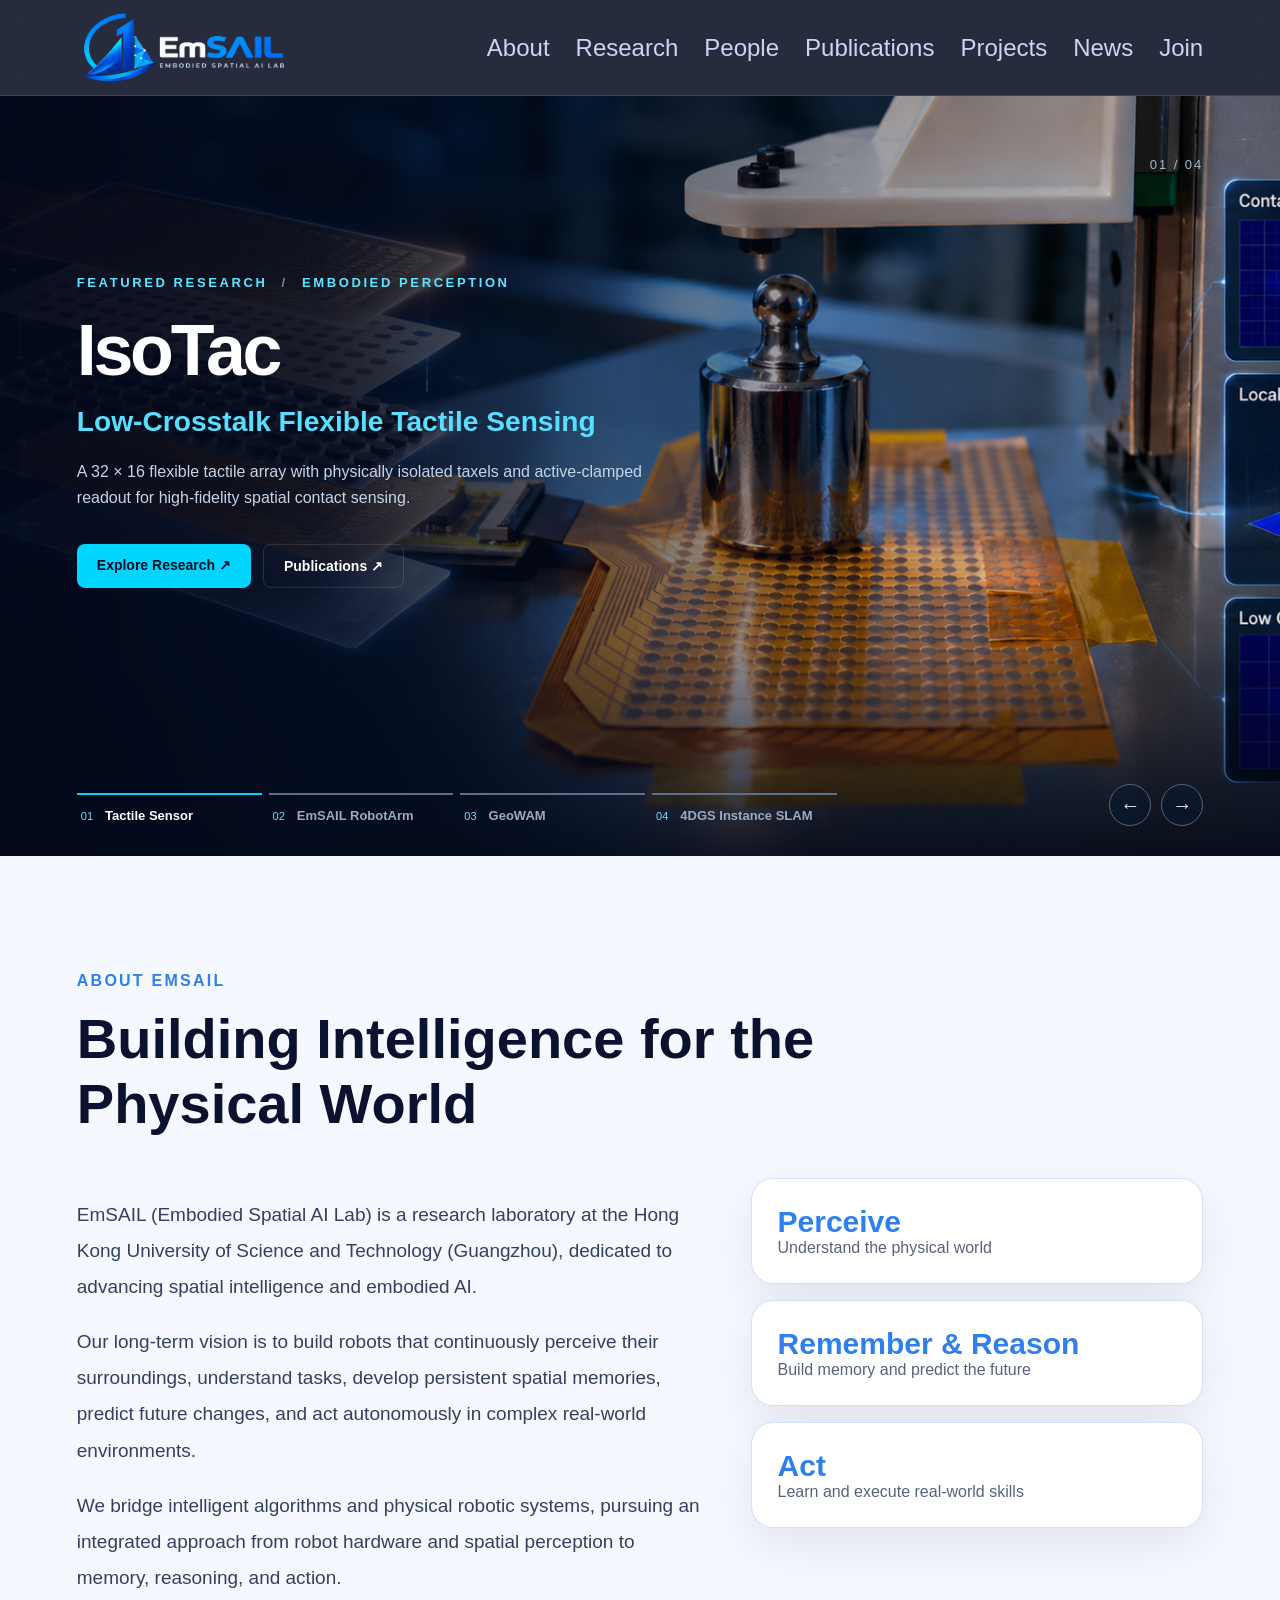
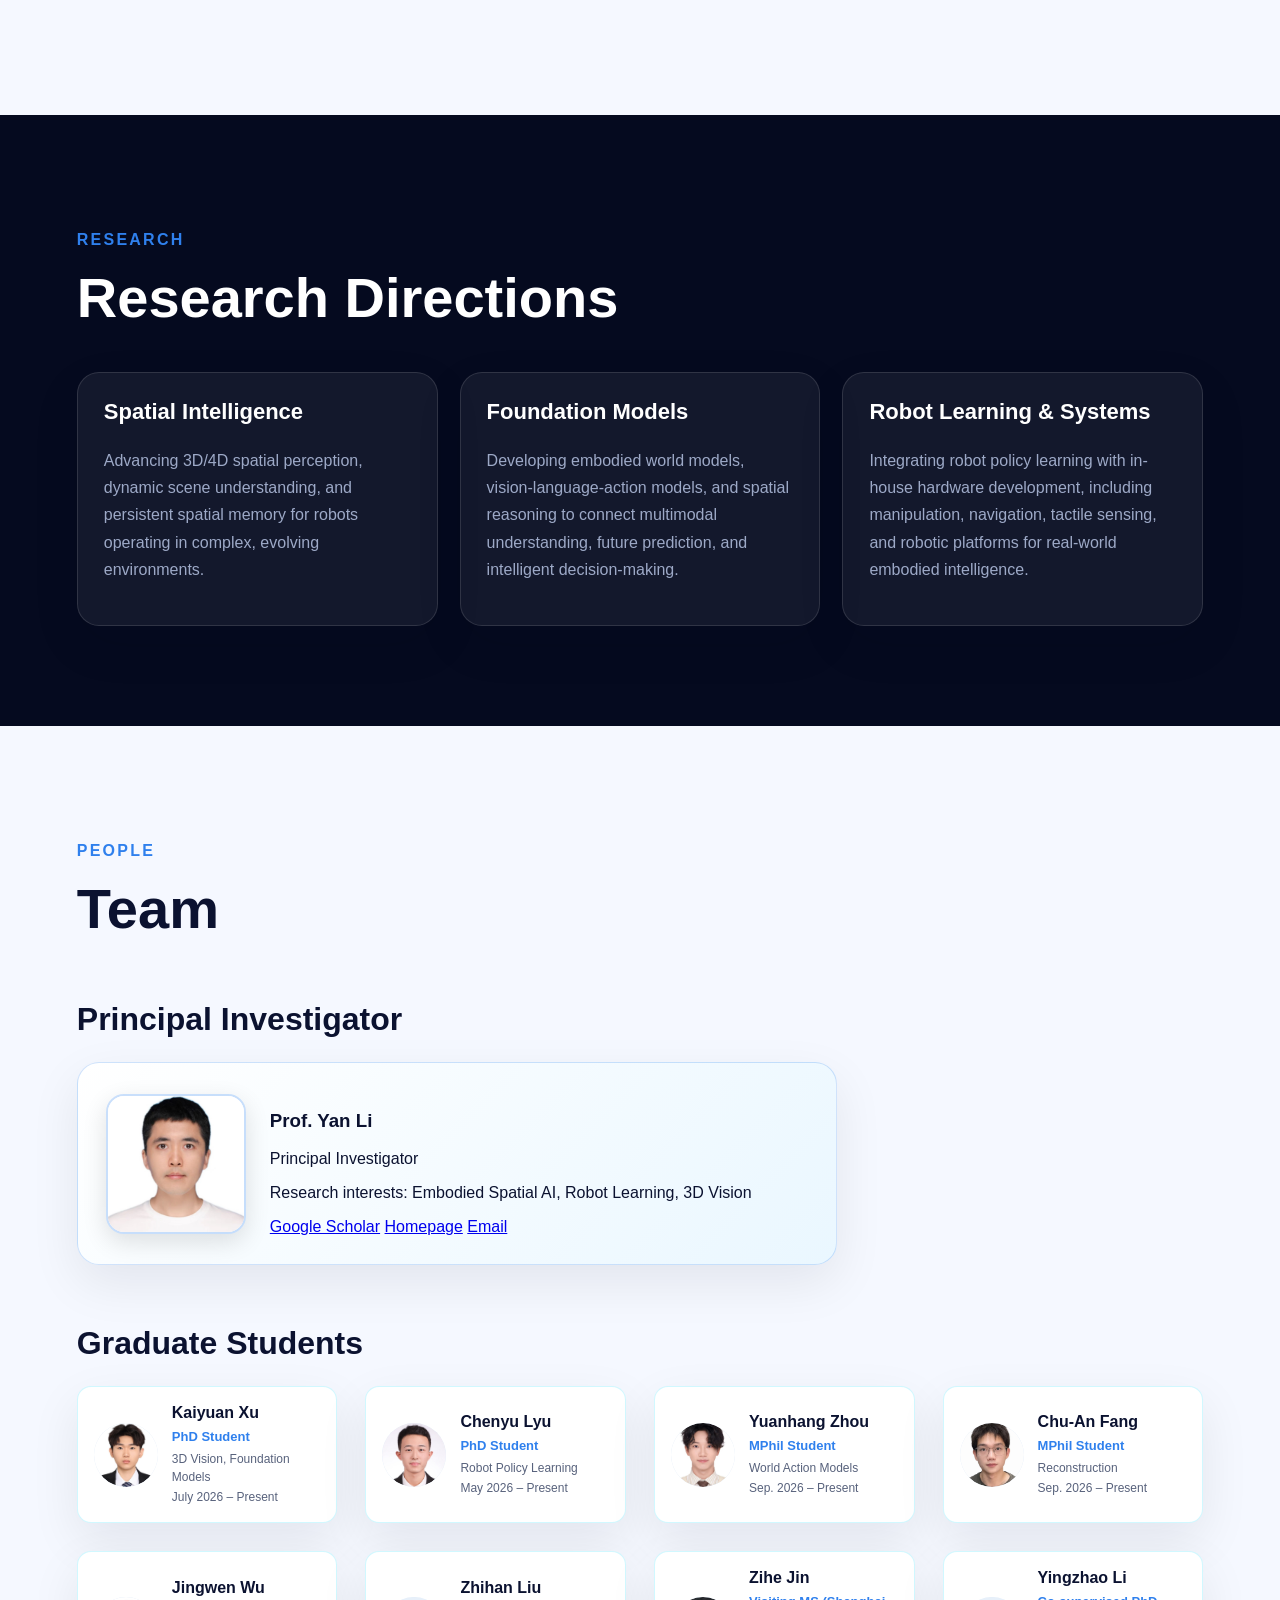
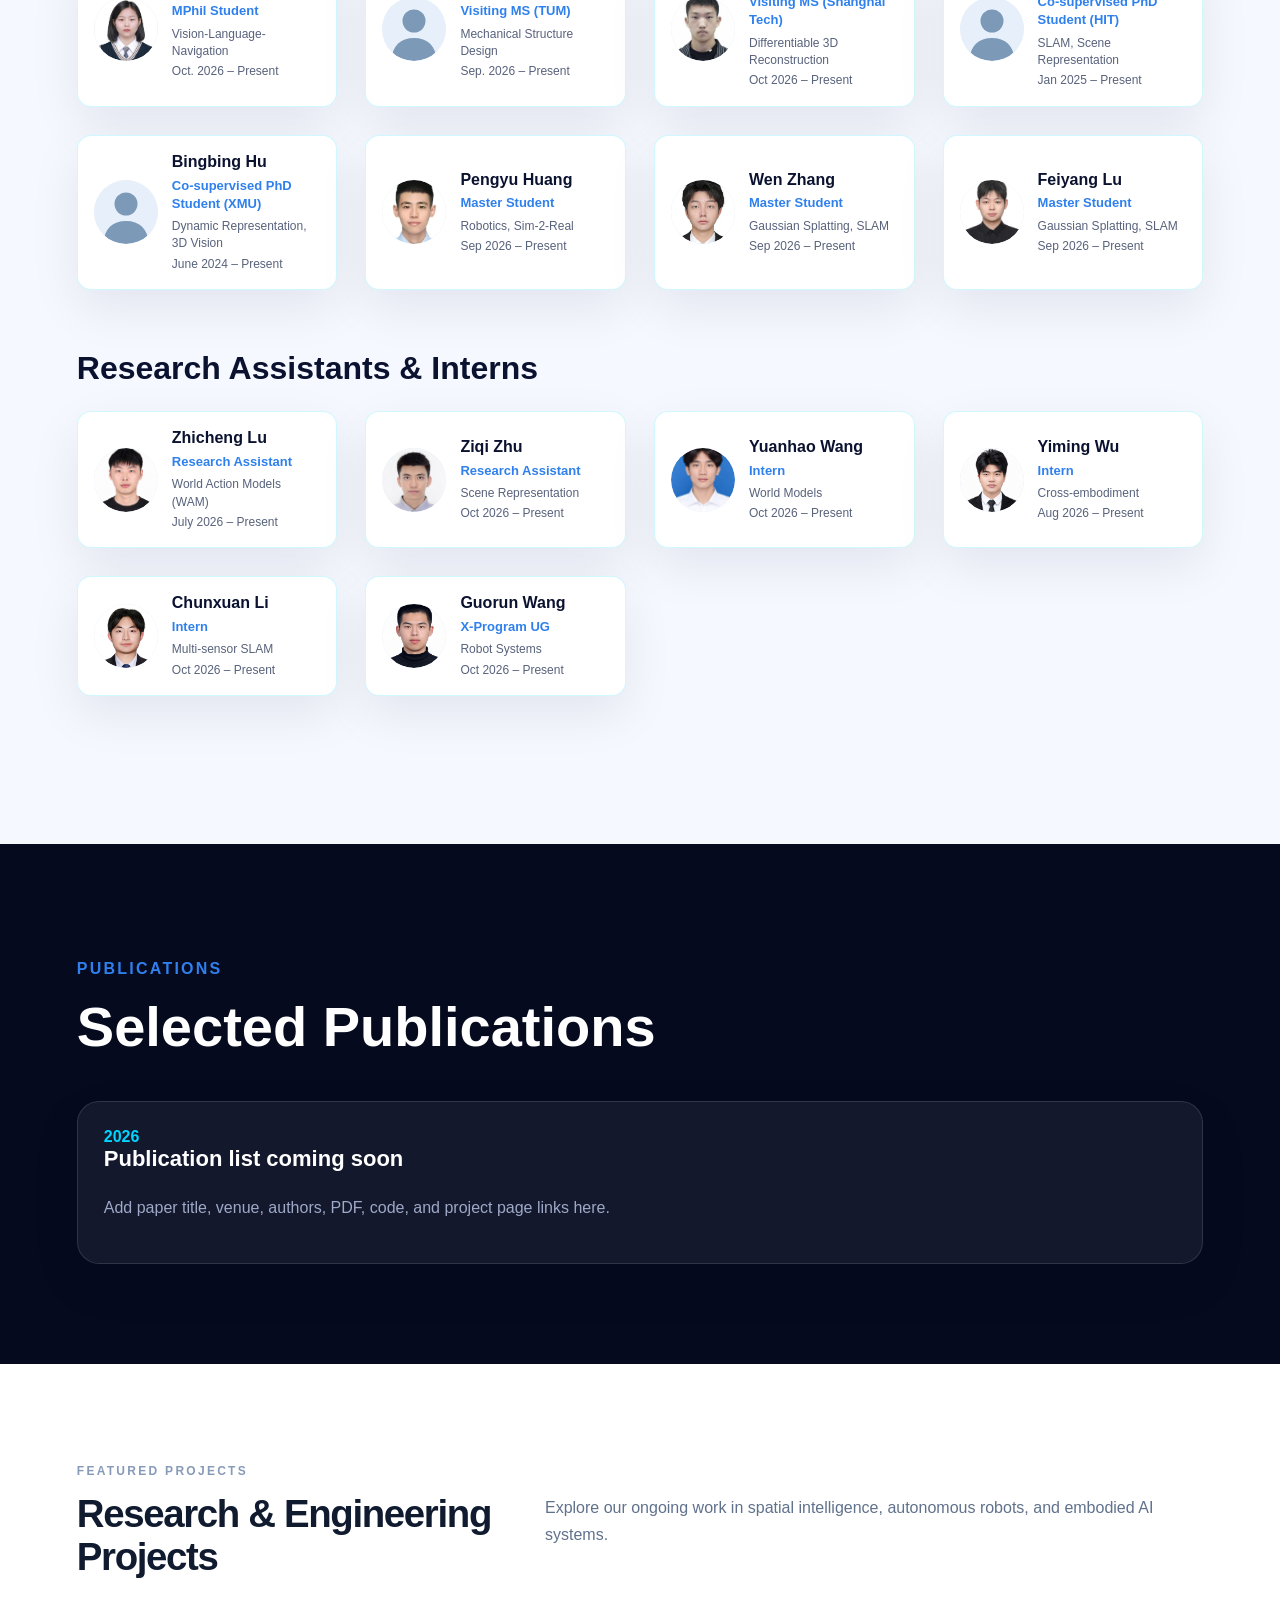
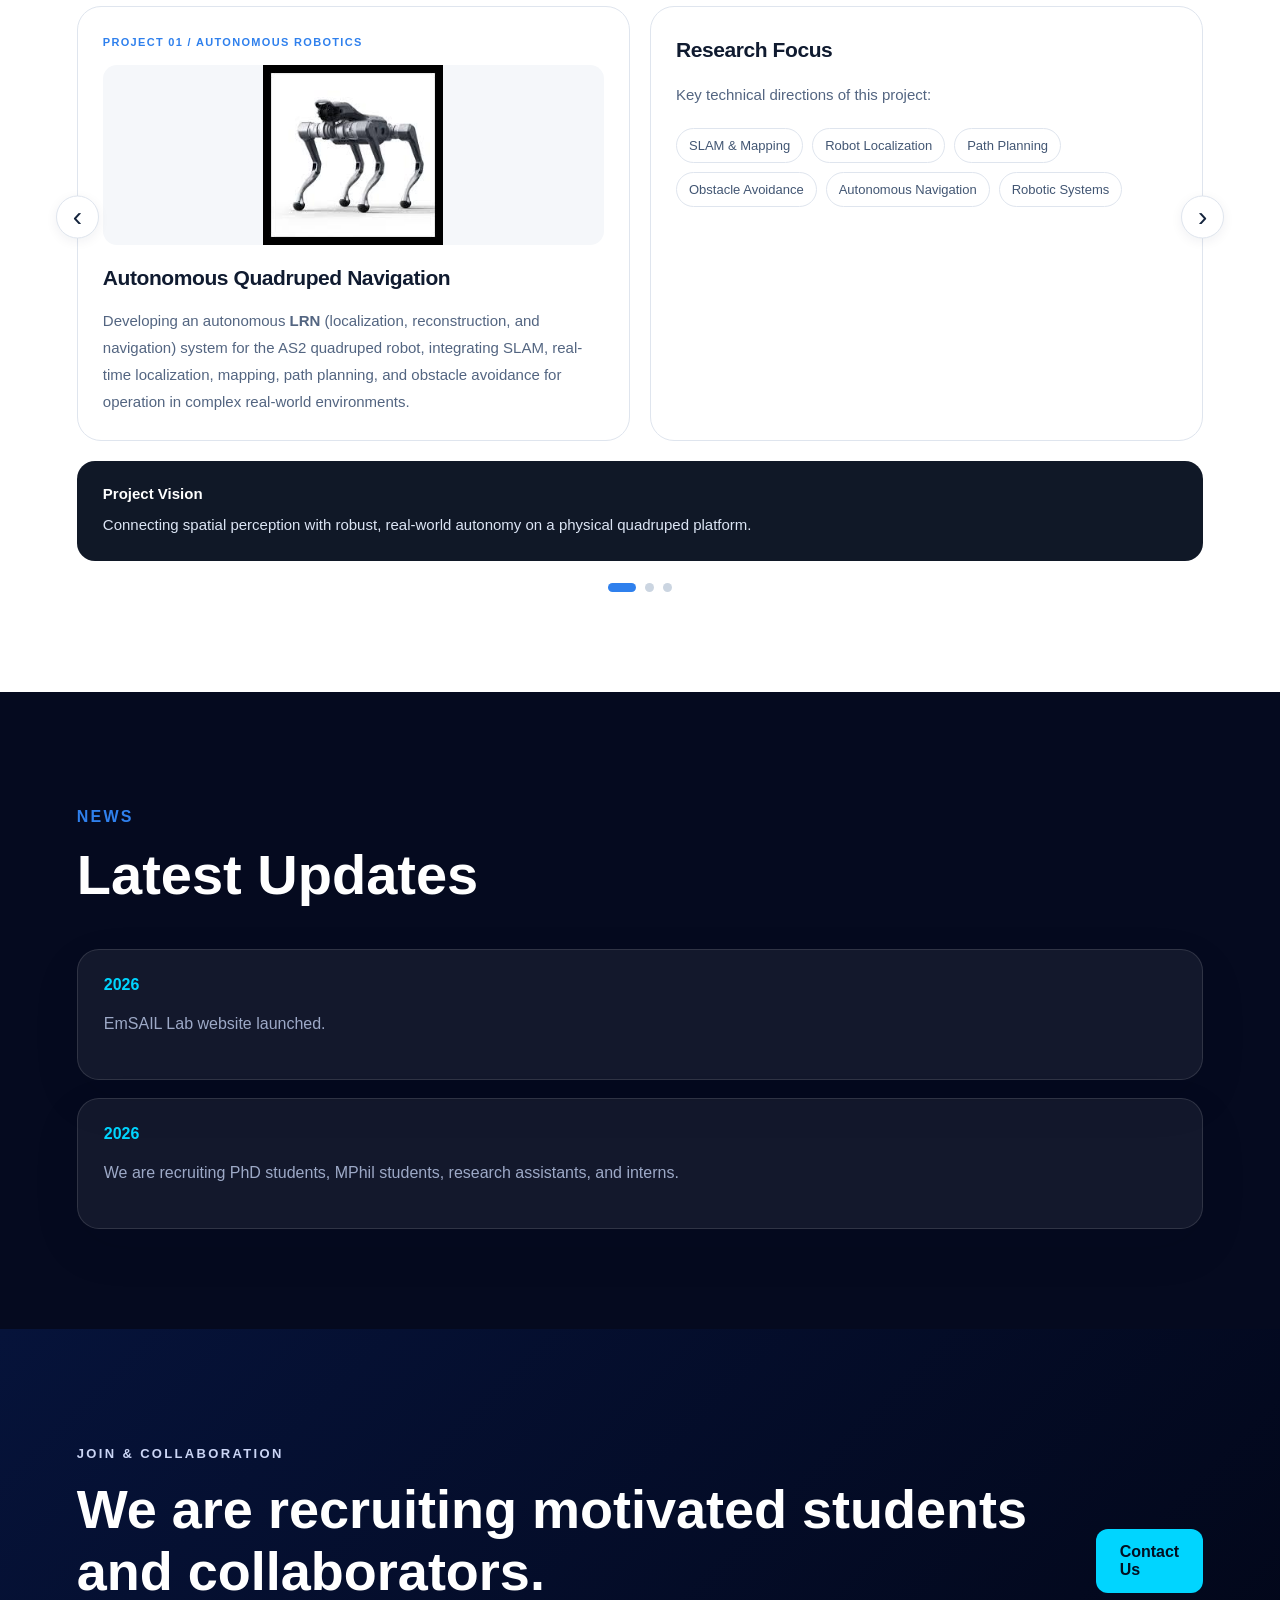
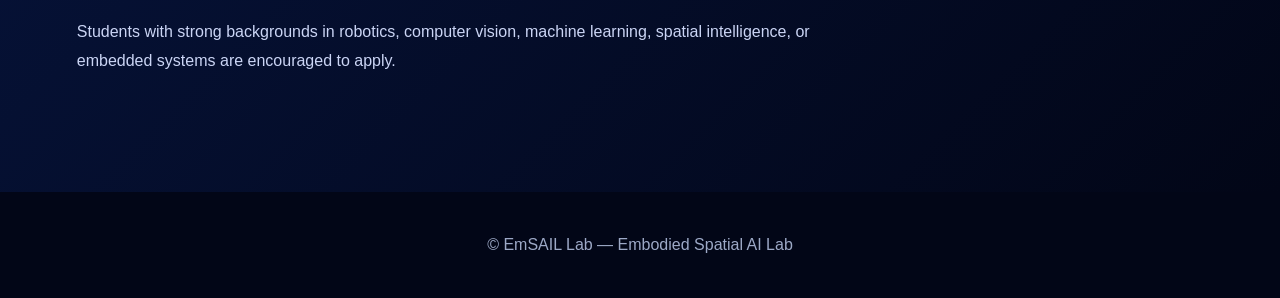
==== commit a7f41053: "Update index.html" ====
--- a/index.html
+++ b/index.html
@@ -379,7 +379,7 @@
       <div class="person-info">
         <h3>Zhihan Liu</h3>
         <p>Visiting MS (TUM)</p>
-        <span>Vision-Language-Navigation</span>
+        <span>Mechanical Structure Design</span>
         <span>Sep. 2026 – Present</span>
       </div>
     </div>
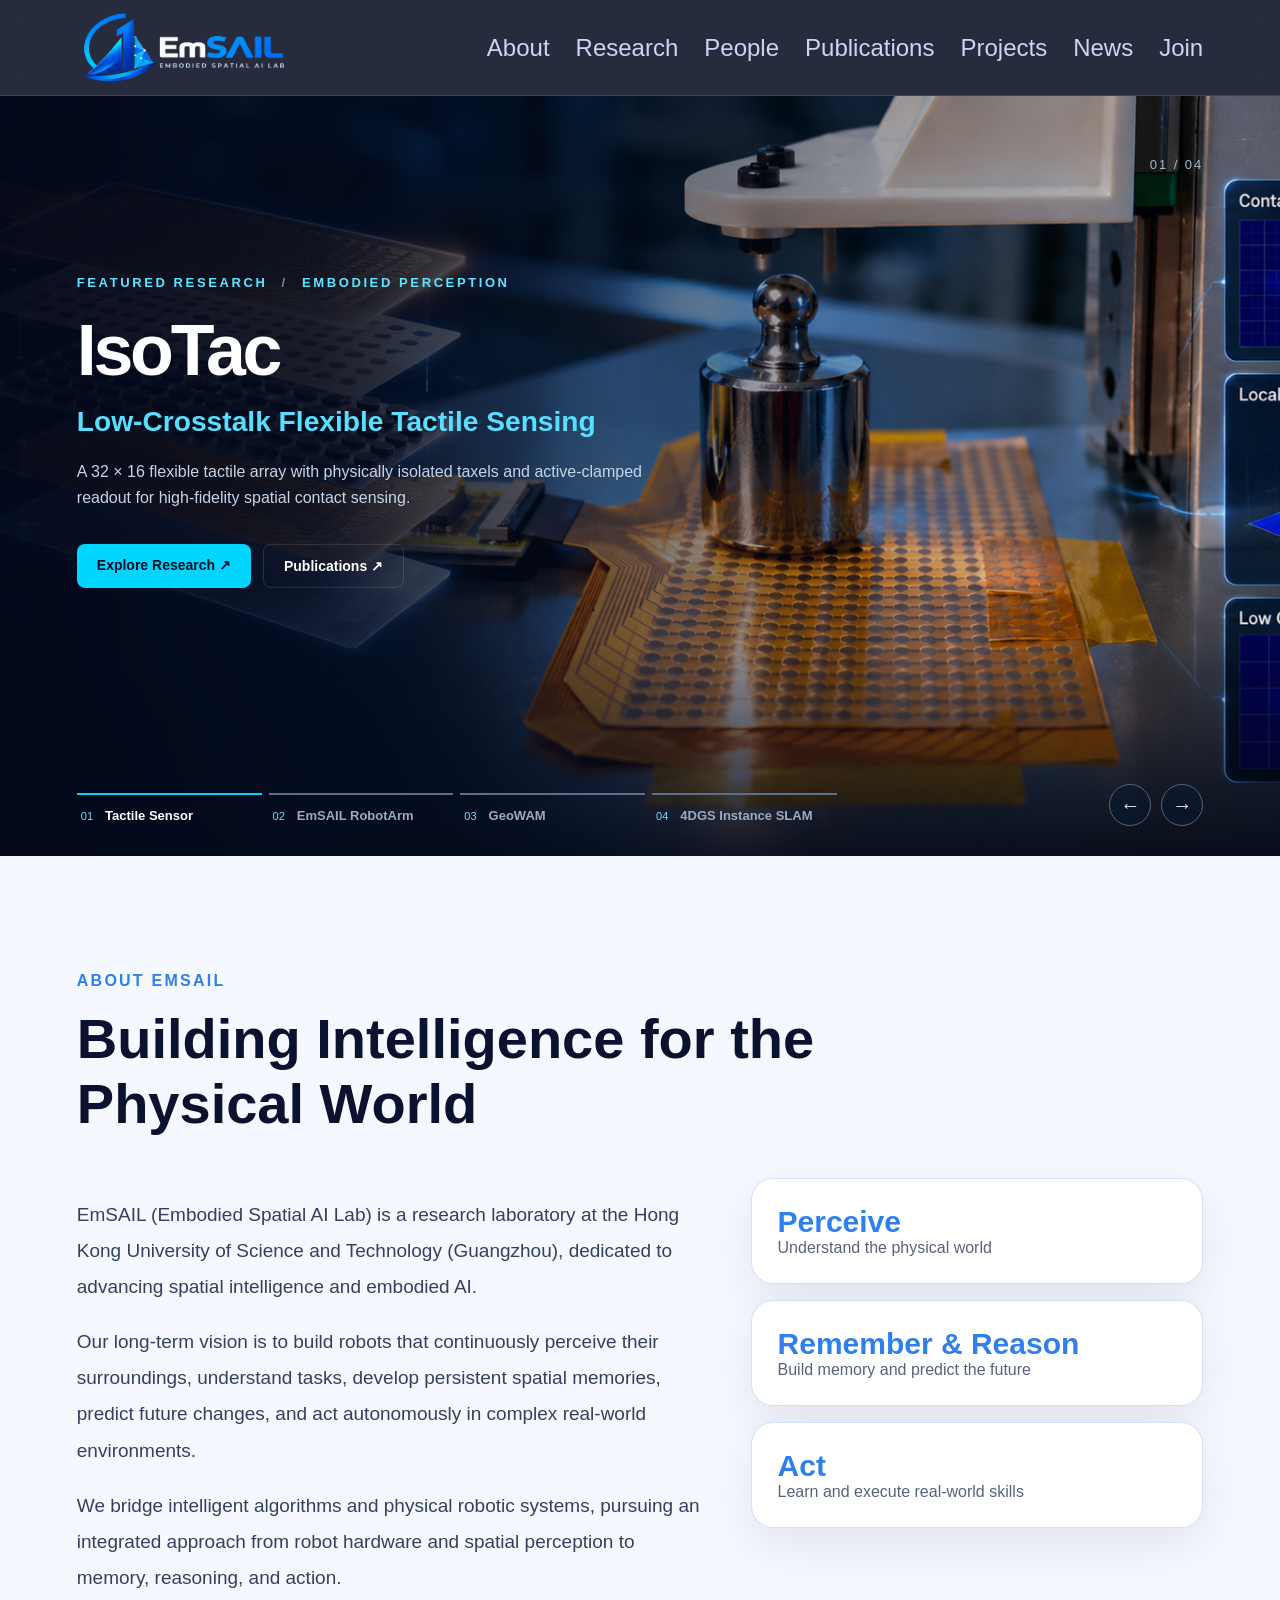
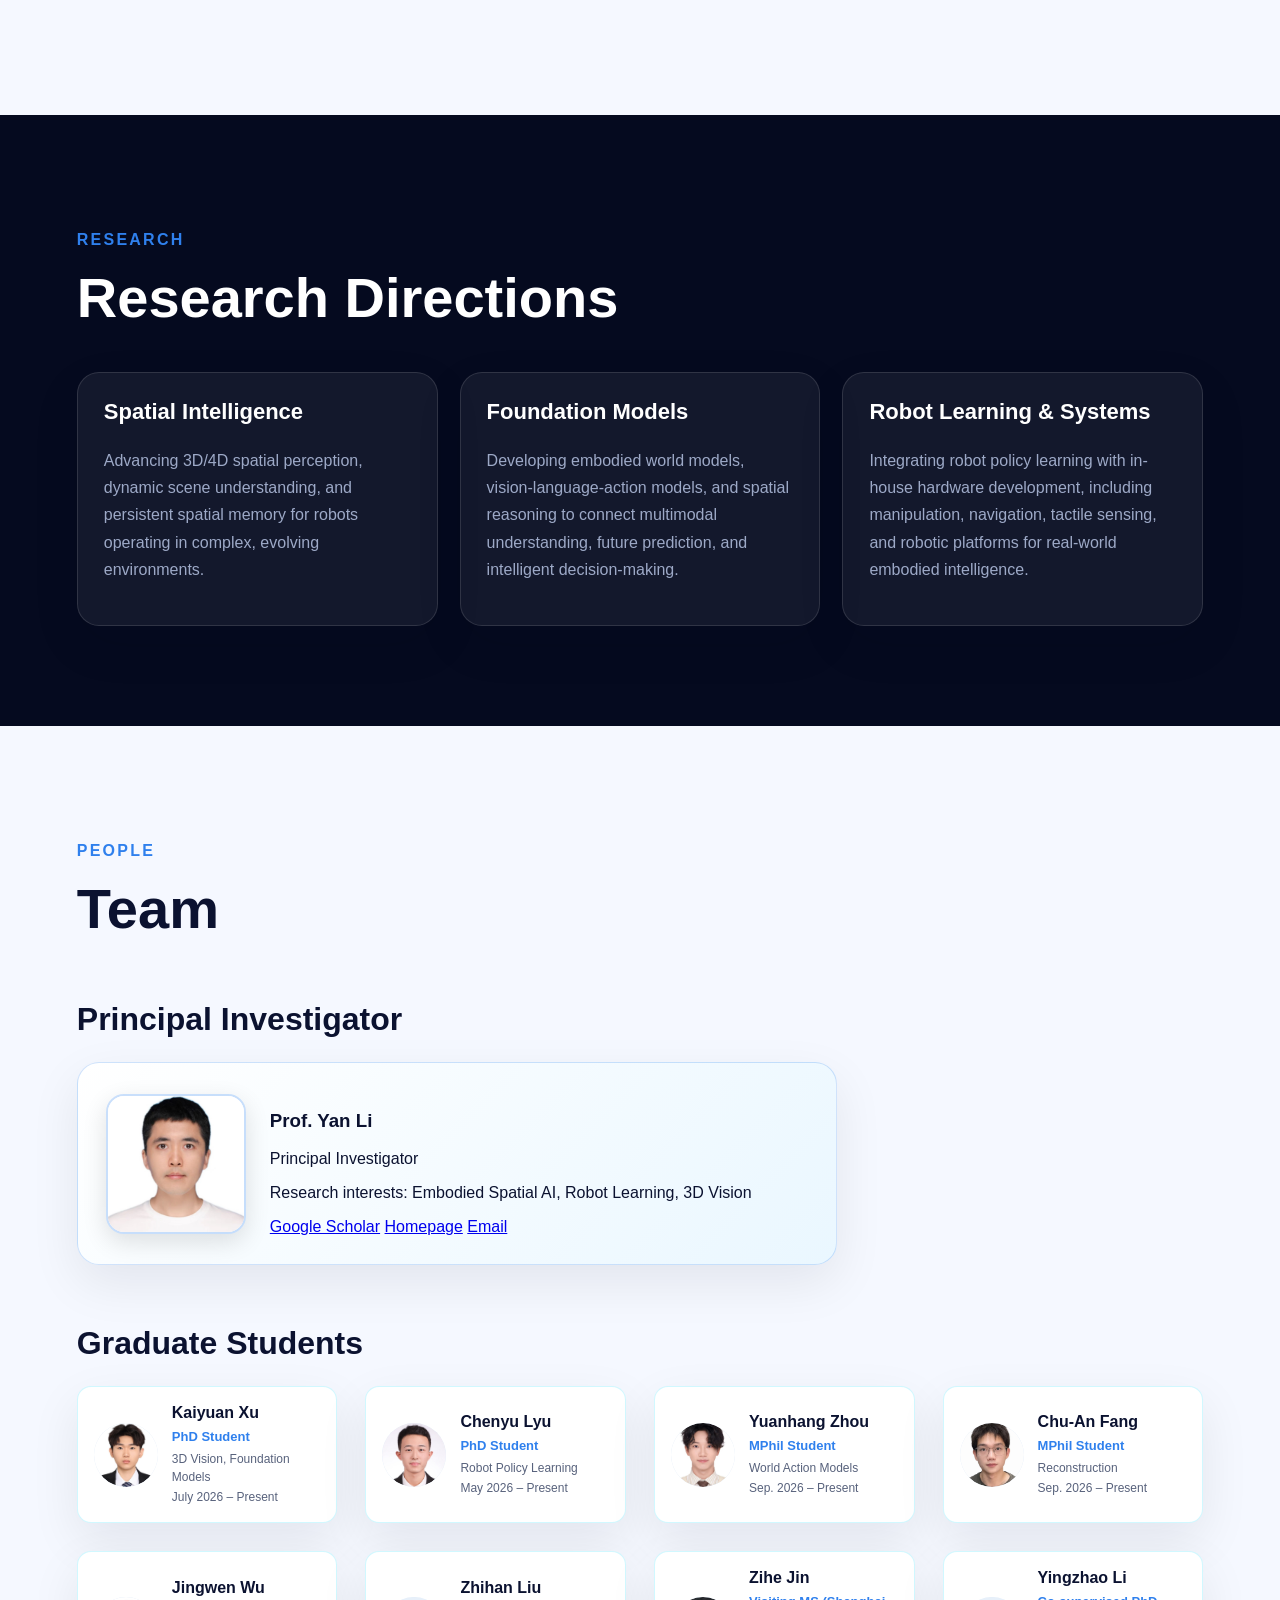
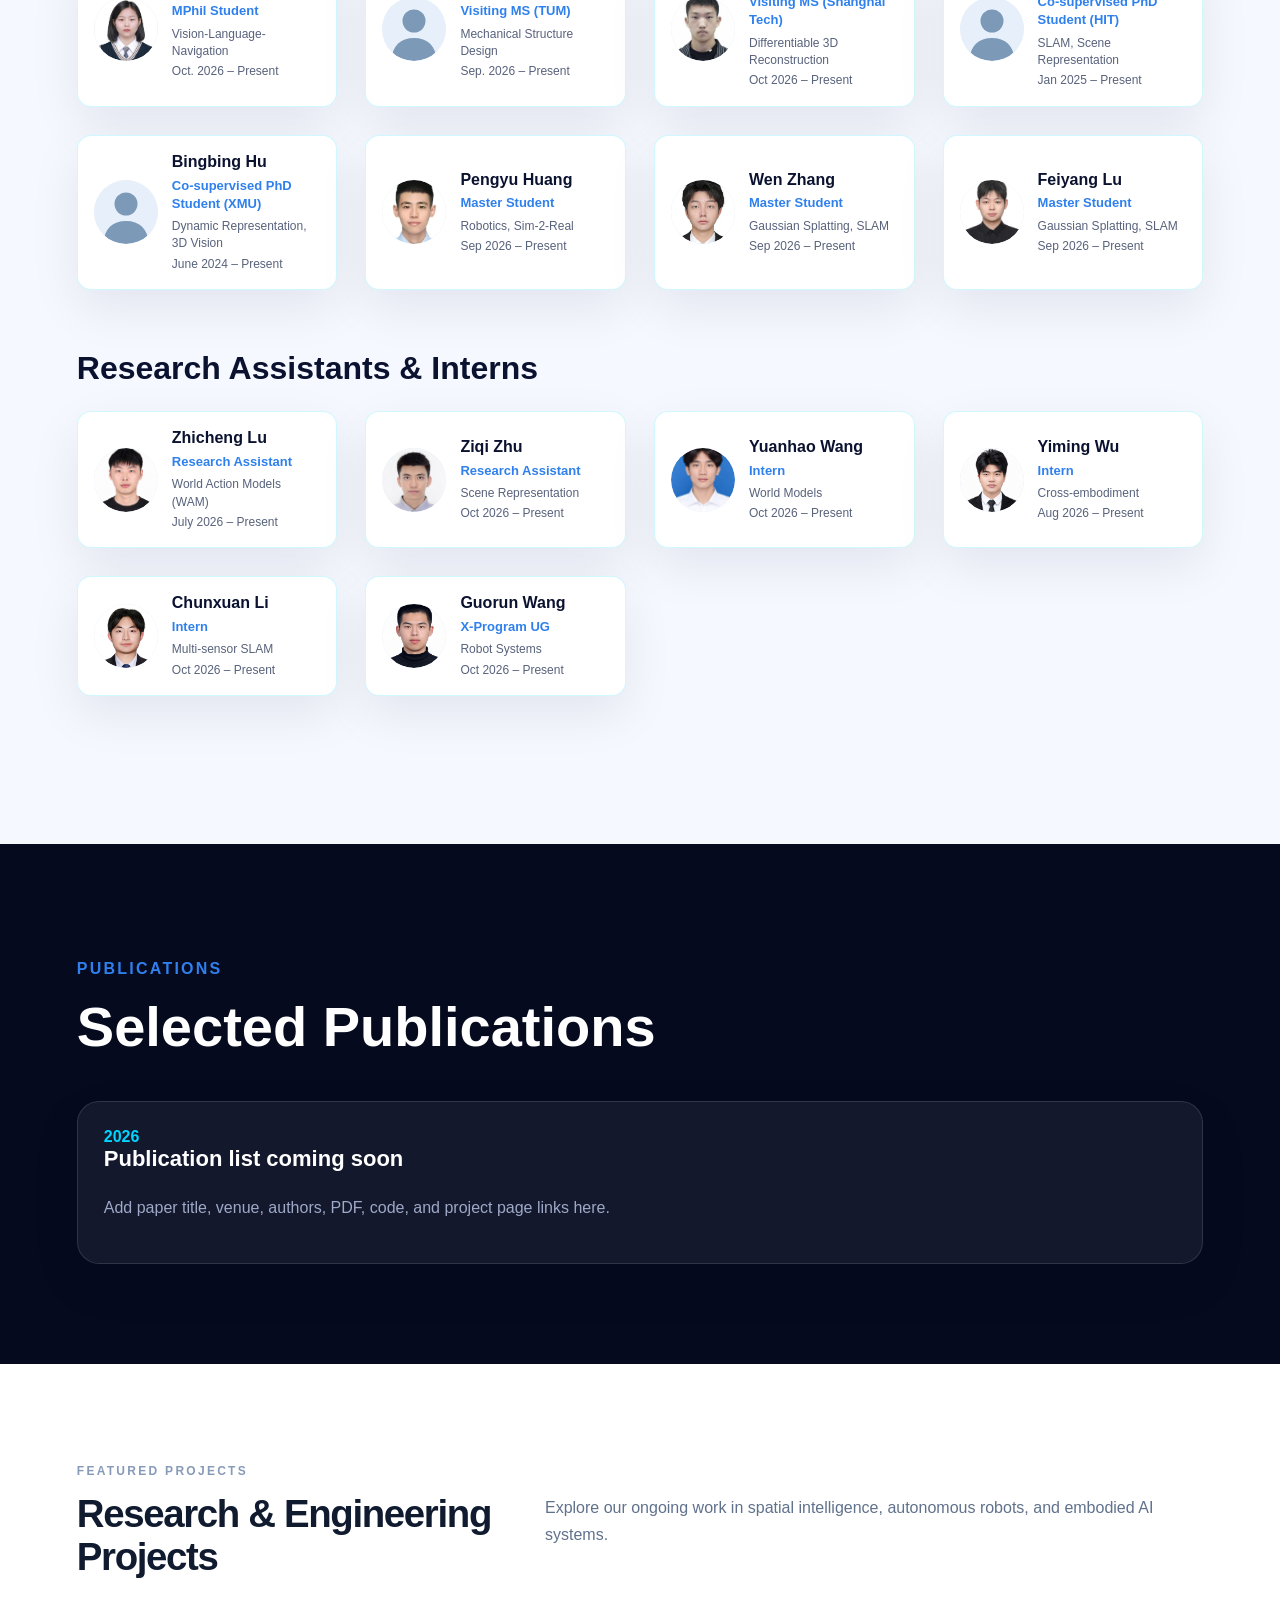
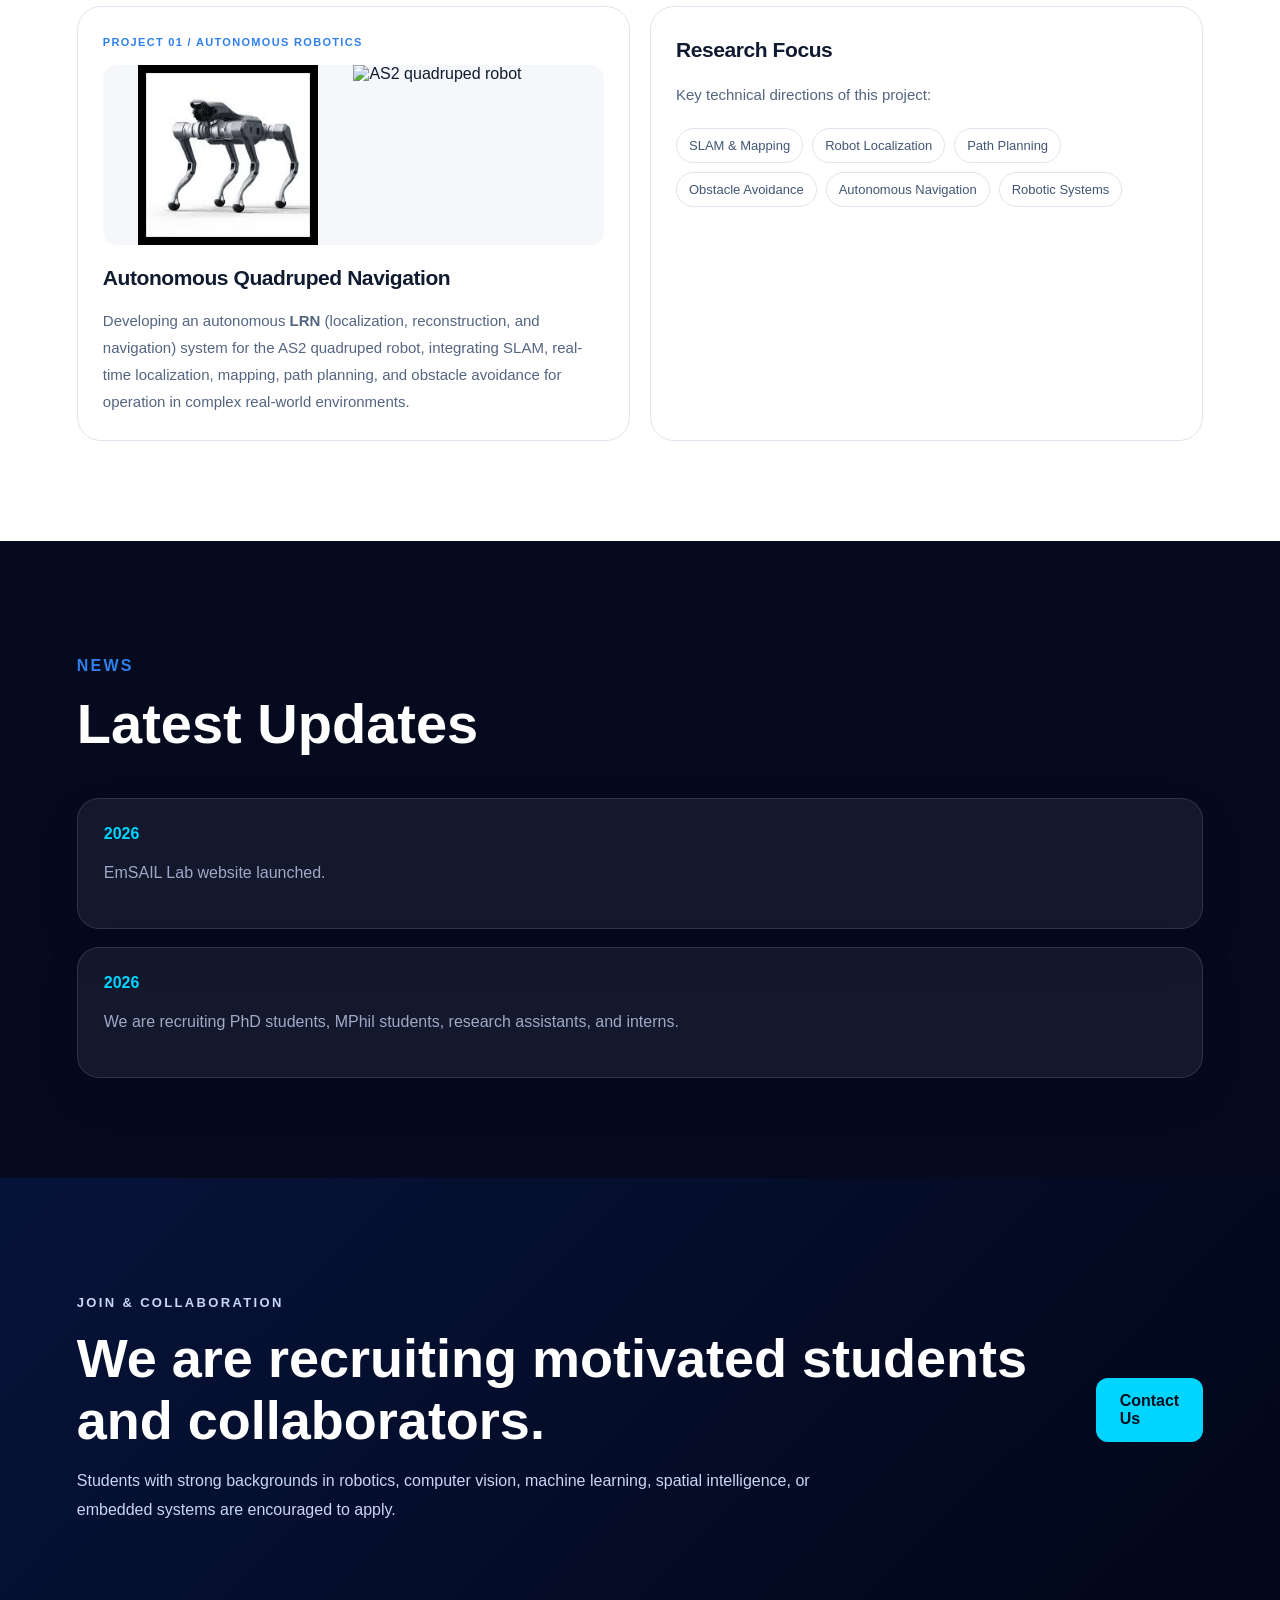
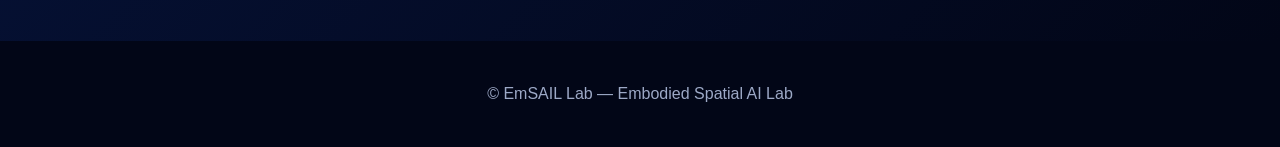
==== commit 867e85e7: "Update index.html" ====
--- a/index.html
+++ b/index.html
@@ -601,25 +601,28 @@
           <div class="project-panels">
             <article class="project-panel project-main">
               <span class="project-index">PROJECT 01 / AUTONOMOUS ROBOTICS</span>
-              <div class="project-image"><img src="imgs/projects/as2-quadruped.png" alt="AS2 quadruped robot" loading="lazy"></div>
+              <div class="project-image">
+                <img src="imgs/projects/as2-quadruped.png" alt="AS2 quadruped robot" loading="lazy">
+                <img src="imgs/projects/task.png" alt="AS2 quadruped robot" loading="lazy">
+              </div>
               <h3>Autonomous Quadruped Navigation</h3>
               <p>Developing an autonomous <strong> LRN </strong> (localization, reconstruction, and navigation) system for the AS2 quadruped robot, integrating SLAM, real-time localization, mapping, path planning, and obstacle avoidance for operation in complex real-world environments.</p>
             </article>
             <article class="project-panel project-side"><h3>Research Focus</h3><p>Key technical directions of this project:</p><div class="project-tags"><span>SLAM &amp; Mapping</span><span>Robot Localization</span><span>Path Planning</span><span>Obstacle Avoidance</span><span>Autonomous Navigation</span><span>Robotic Systems</span></div></article>
           </div>
-          <div class="project-opportunity"><strong>Project Vision</strong><p>Connecting spatial perception with robust, real-world autonomy on a physical quadruped platform.</p></div>
+          <!-- <div class="project-opportunity"><strong>Project Vision</strong><p>Connecting spatial perception with robust, real-world autonomy on a physical quadruped platform.</p></div> -->
         </div>
         <div class="project-slide" aria-hidden="true">
           <div class="project-panels">
             <article class="project-panel project-main"><span class="project-index">PROJECT 02 / ROBOT SYSTEMS</span><div class="project-visual"><span>ROBOT HARDWARE &amp; SYSTEMS</span></div><h3>Embodied Robot Platform Development</h3><p>Designing and integrating robotic arms, actuation, sensing, and control systems to support real-world embodied intelligence research.</p></article>
             <article class="project-panel project-side"><h3>Research Focus</h3><p>Hardware and system development:</p><div class="project-tags"><span>Robotic Arms</span><span>Robot Control</span><span>Mechanical Design</span><span>Sensor Integration</span><span>System Validation</span></div></article>
-          </div><div class="project-opportunity"><strong>Project Vision</strong><p>Building reliable robotic platforms that connect hardware development with intelligent learning and control.</p></div>
+          <!-- </div><div class="project-opportunity"><strong>Project Vision</strong><p>Building reliable robotic platforms that connect hardware development with intelligent learning and control.</p></div> -->
         </div>
         <div class="project-slide" aria-hidden="true">
           <div class="project-panels">
             <article class="project-panel project-main"><span class="project-index">PROJECT 03 / SPATIAL INTELLIGENCE</span><div class="project-visual"><span>3D / 4D SPATIAL PERCEPTION</span></div><h3>Embodied Spatial Mapping</h3><p>Exploring 3D/4D scene representations, mapping, and persistent spatial memory to support perception and reasoning in changing environments.</p></article>
             <article class="project-panel project-side"><h3>Research Focus</h3><p>Core research topics:</p><div class="project-tags"><span>3D Reconstruction</span><span>Gaussian Splatting</span><span>Spatial Memory</span><span>Dynamic Scenes</span><span>Visual SLAM</span></div></article>
-          </div><div class="project-opportunity"><strong>Project Vision</strong><p>Enabling robots to build and maintain useful spatial representations of the physical world.</p></div>
+          <!-- </div><div class="project-opportunity"><strong>Project Vision</strong><p>Enabling robots to build and maintain useful spatial representations of the physical world.</p></div> -->
         </div>
         <button class="project-arrow project-prev" type="button" aria-label="Previous project">&#8249;</button>
         <button class="project-arrow project-next" type="button" aria-label="Next project">&#8250;</button>
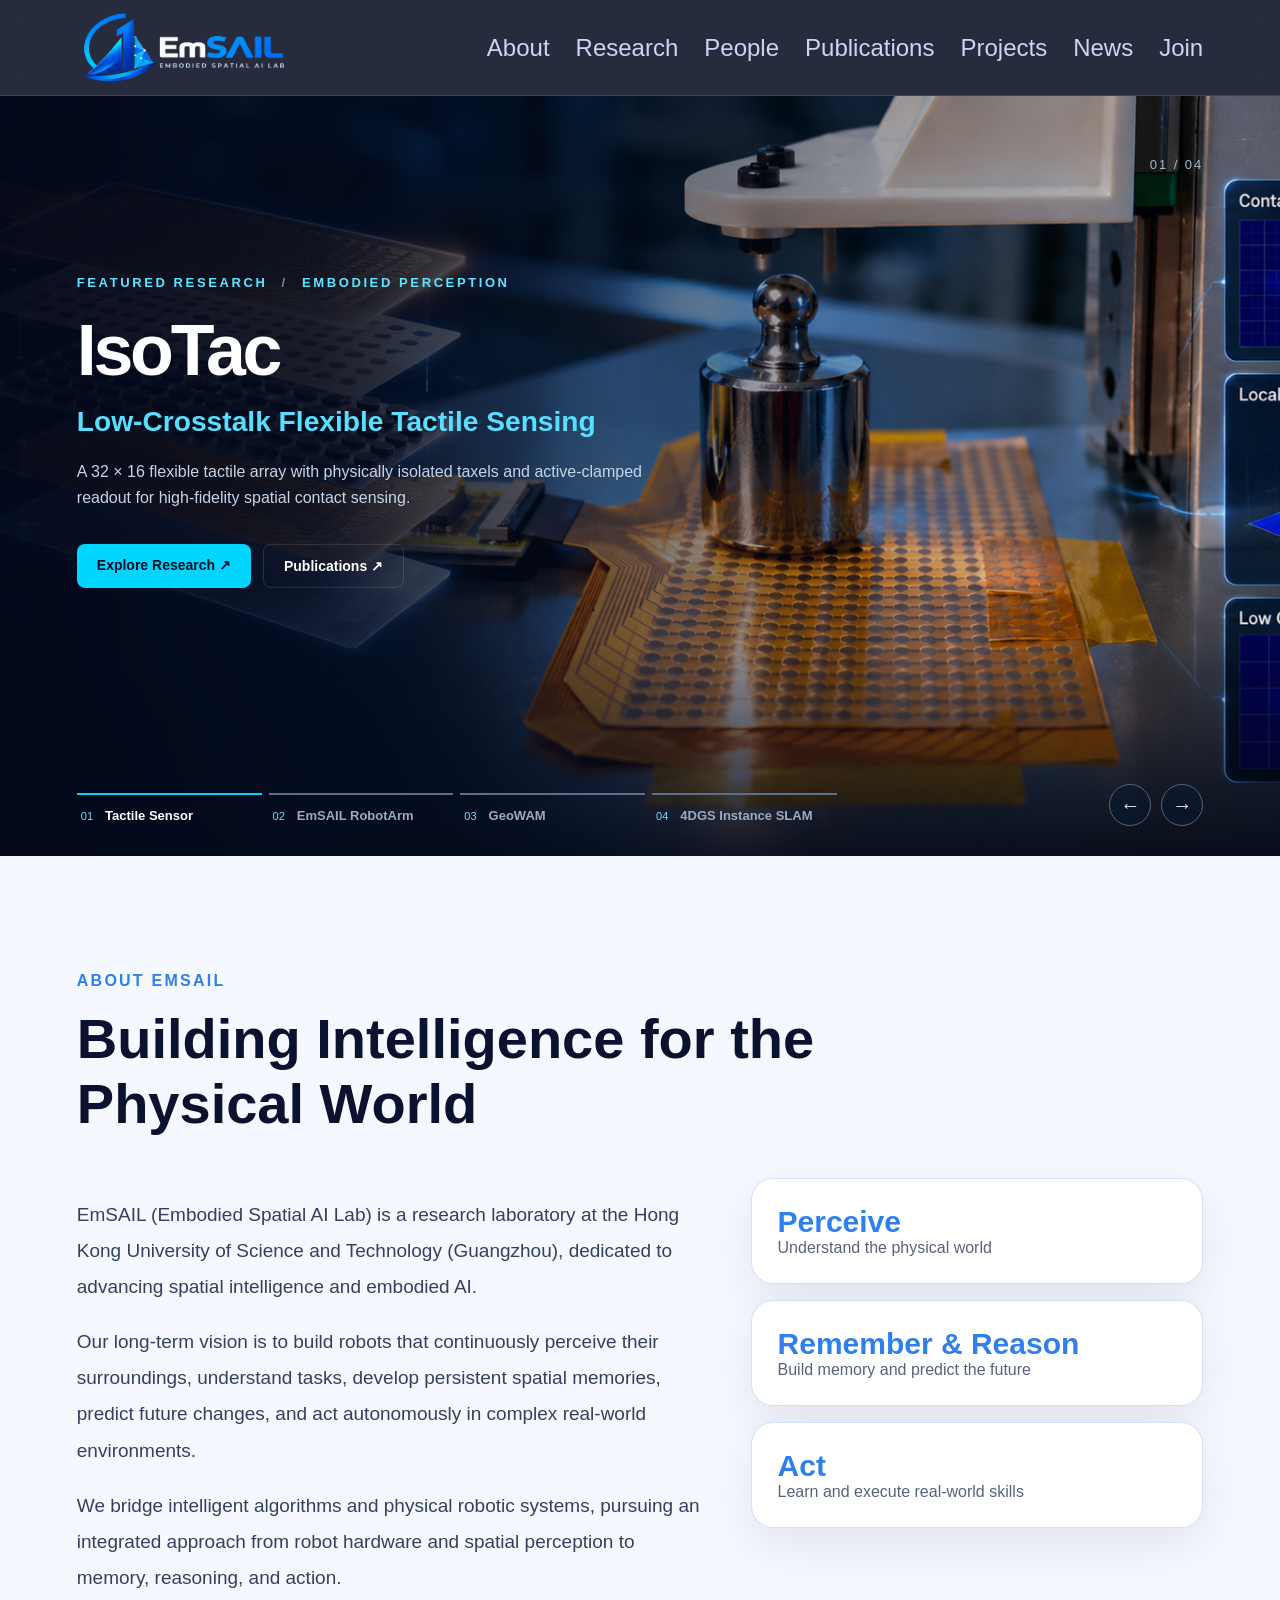
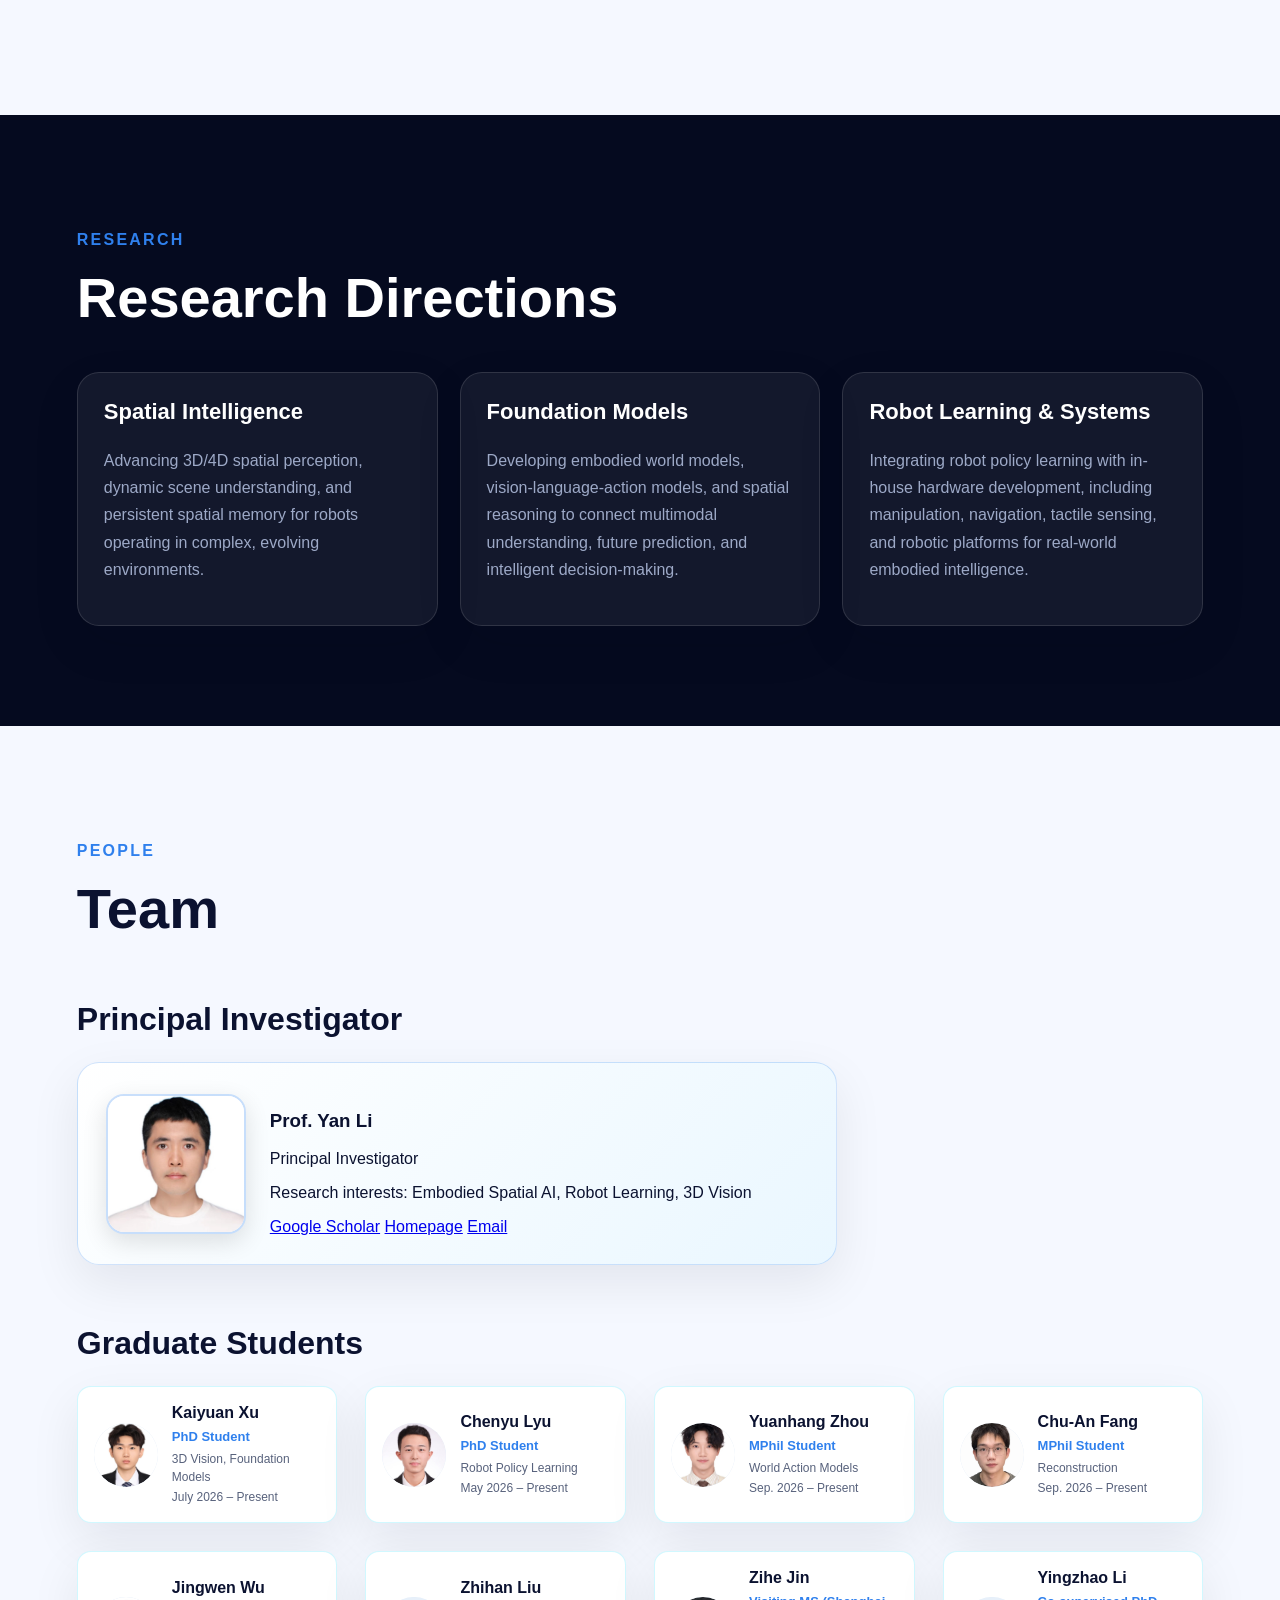
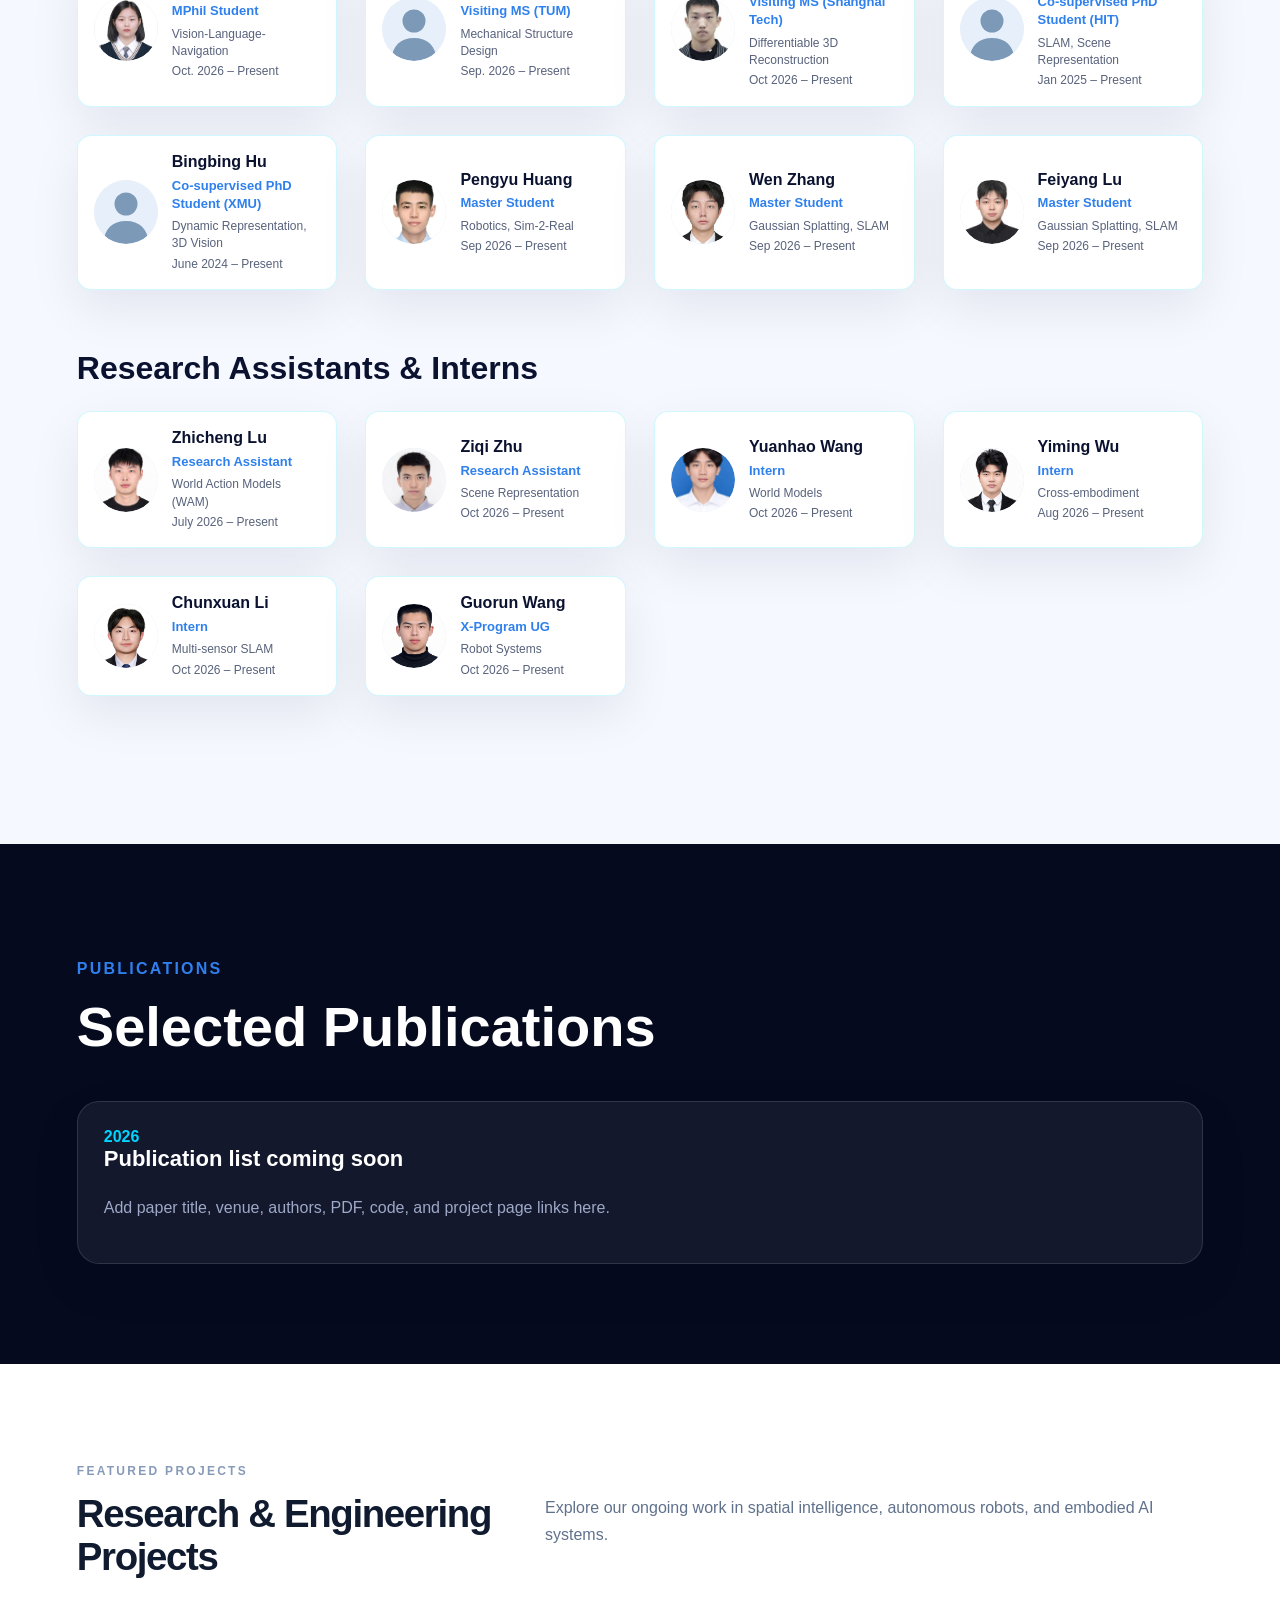
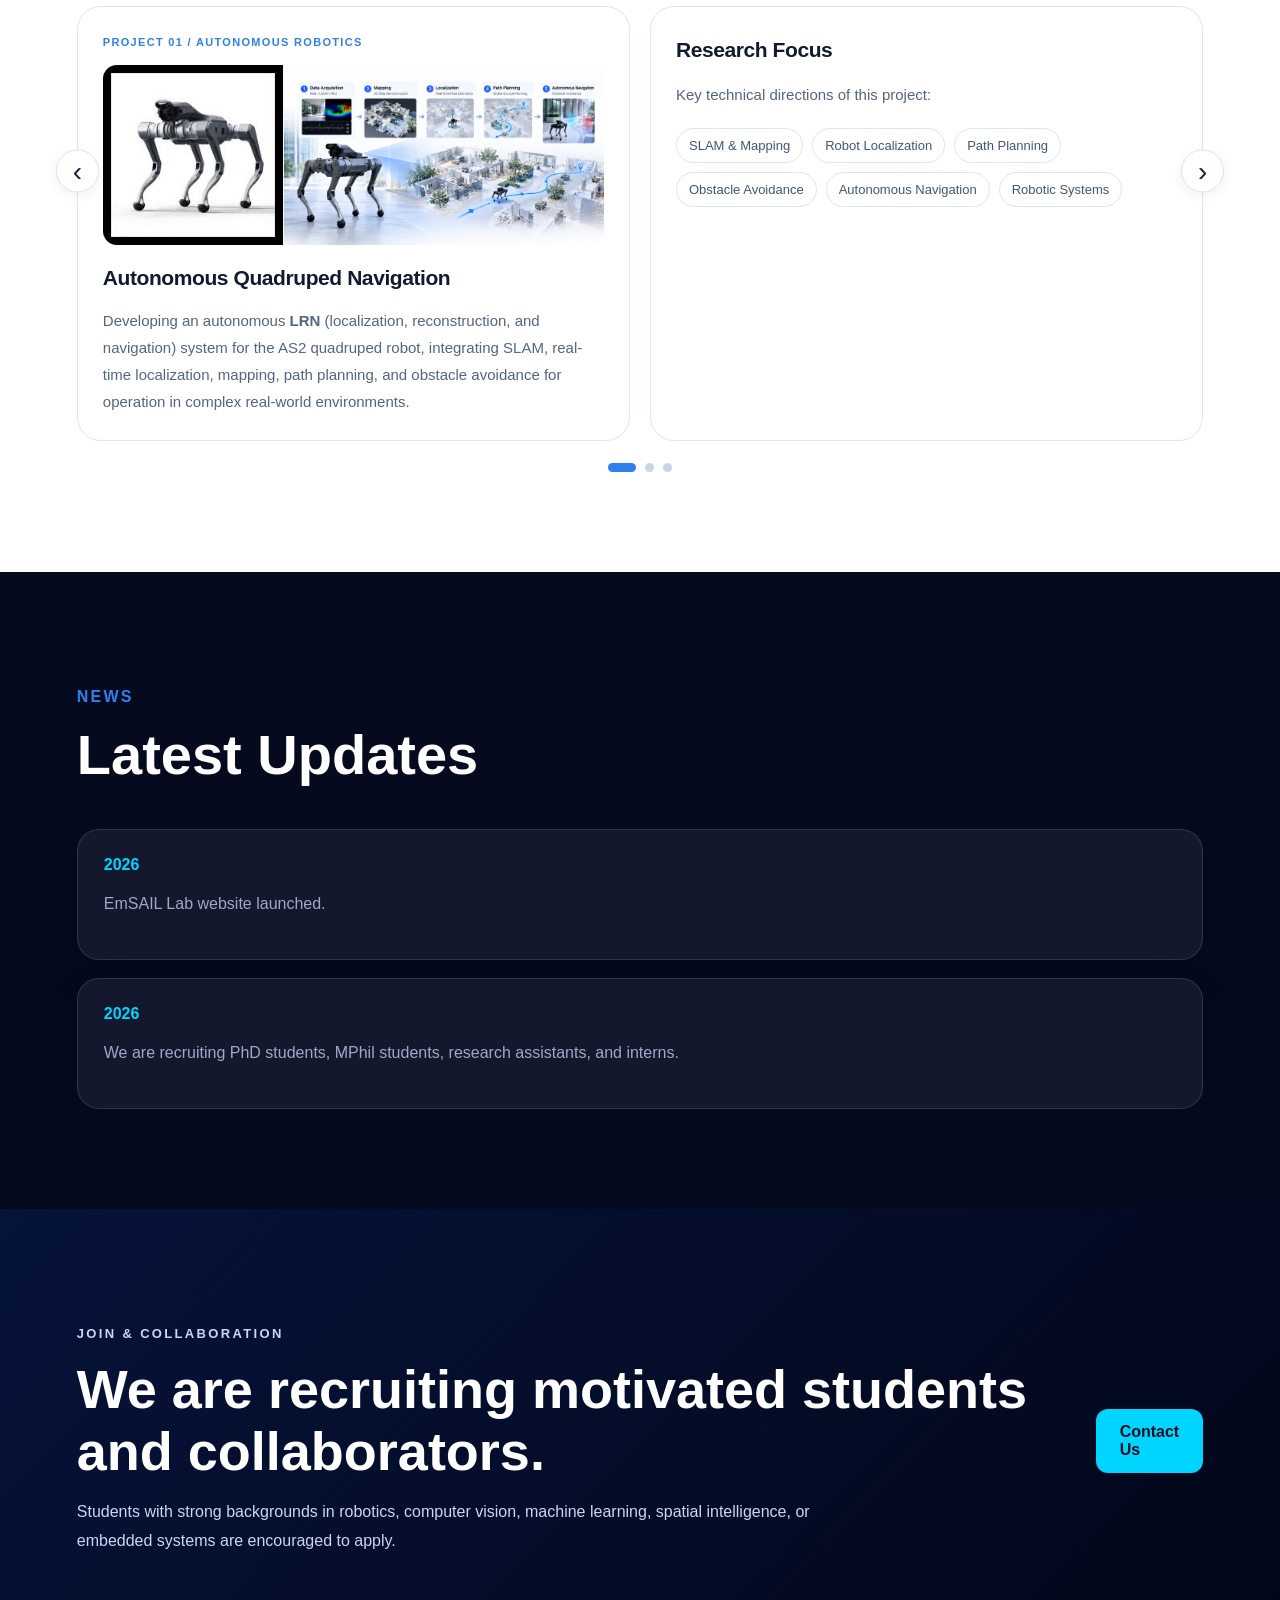
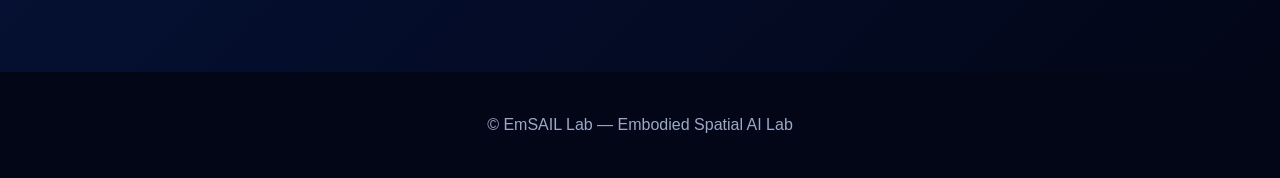
==== commit dd8a0782: "Update index.html" ====
--- a/index.html
+++ b/index.html
@@ -616,13 +616,13 @@
           <div class="project-panels">
             <article class="project-panel project-main"><span class="project-index">PROJECT 02 / ROBOT SYSTEMS</span><div class="project-visual"><span>ROBOT HARDWARE &amp; SYSTEMS</span></div><h3>Embodied Robot Platform Development</h3><p>Designing and integrating robotic arms, actuation, sensing, and control systems to support real-world embodied intelligence research.</p></article>
             <article class="project-panel project-side"><h3>Research Focus</h3><p>Hardware and system development:</p><div class="project-tags"><span>Robotic Arms</span><span>Robot Control</span><span>Mechanical Design</span><span>Sensor Integration</span><span>System Validation</span></div></article>
-          <!-- </div><div class="project-opportunity"><strong>Project Vision</strong><p>Building reliable robotic platforms that connect hardware development with intelligent learning and control.</p></div> -->
+         </div> <!-- <div class="project-opportunity"><strong>Project Vision</strong><p>Building reliable robotic platforms that connect hardware development with intelligent learning and control.</p></div> -->
         </div>
         <div class="project-slide" aria-hidden="true">
           <div class="project-panels">
             <article class="project-panel project-main"><span class="project-index">PROJECT 03 / SPATIAL INTELLIGENCE</span><div class="project-visual"><span>3D / 4D SPATIAL PERCEPTION</span></div><h3>Embodied Spatial Mapping</h3><p>Exploring 3D/4D scene representations, mapping, and persistent spatial memory to support perception and reasoning in changing environments.</p></article>
             <article class="project-panel project-side"><h3>Research Focus</h3><p>Core research topics:</p><div class="project-tags"><span>3D Reconstruction</span><span>Gaussian Splatting</span><span>Spatial Memory</span><span>Dynamic Scenes</span><span>Visual SLAM</span></div></article>
-          <!-- </div><div class="project-opportunity"><strong>Project Vision</strong><p>Enabling robots to build and maintain useful spatial representations of the physical world.</p></div> -->
+          </div><!-- <div class="project-opportunity"><strong>Project Vision</strong><p>Enabling robots to build and maintain useful spatial representations of the physical world.</p></div> -->
         </div>
         <button class="project-arrow project-prev" type="button" aria-label="Previous project">&#8249;</button>
         <button class="project-arrow project-next" type="button" aria-label="Next project">&#8250;</button>
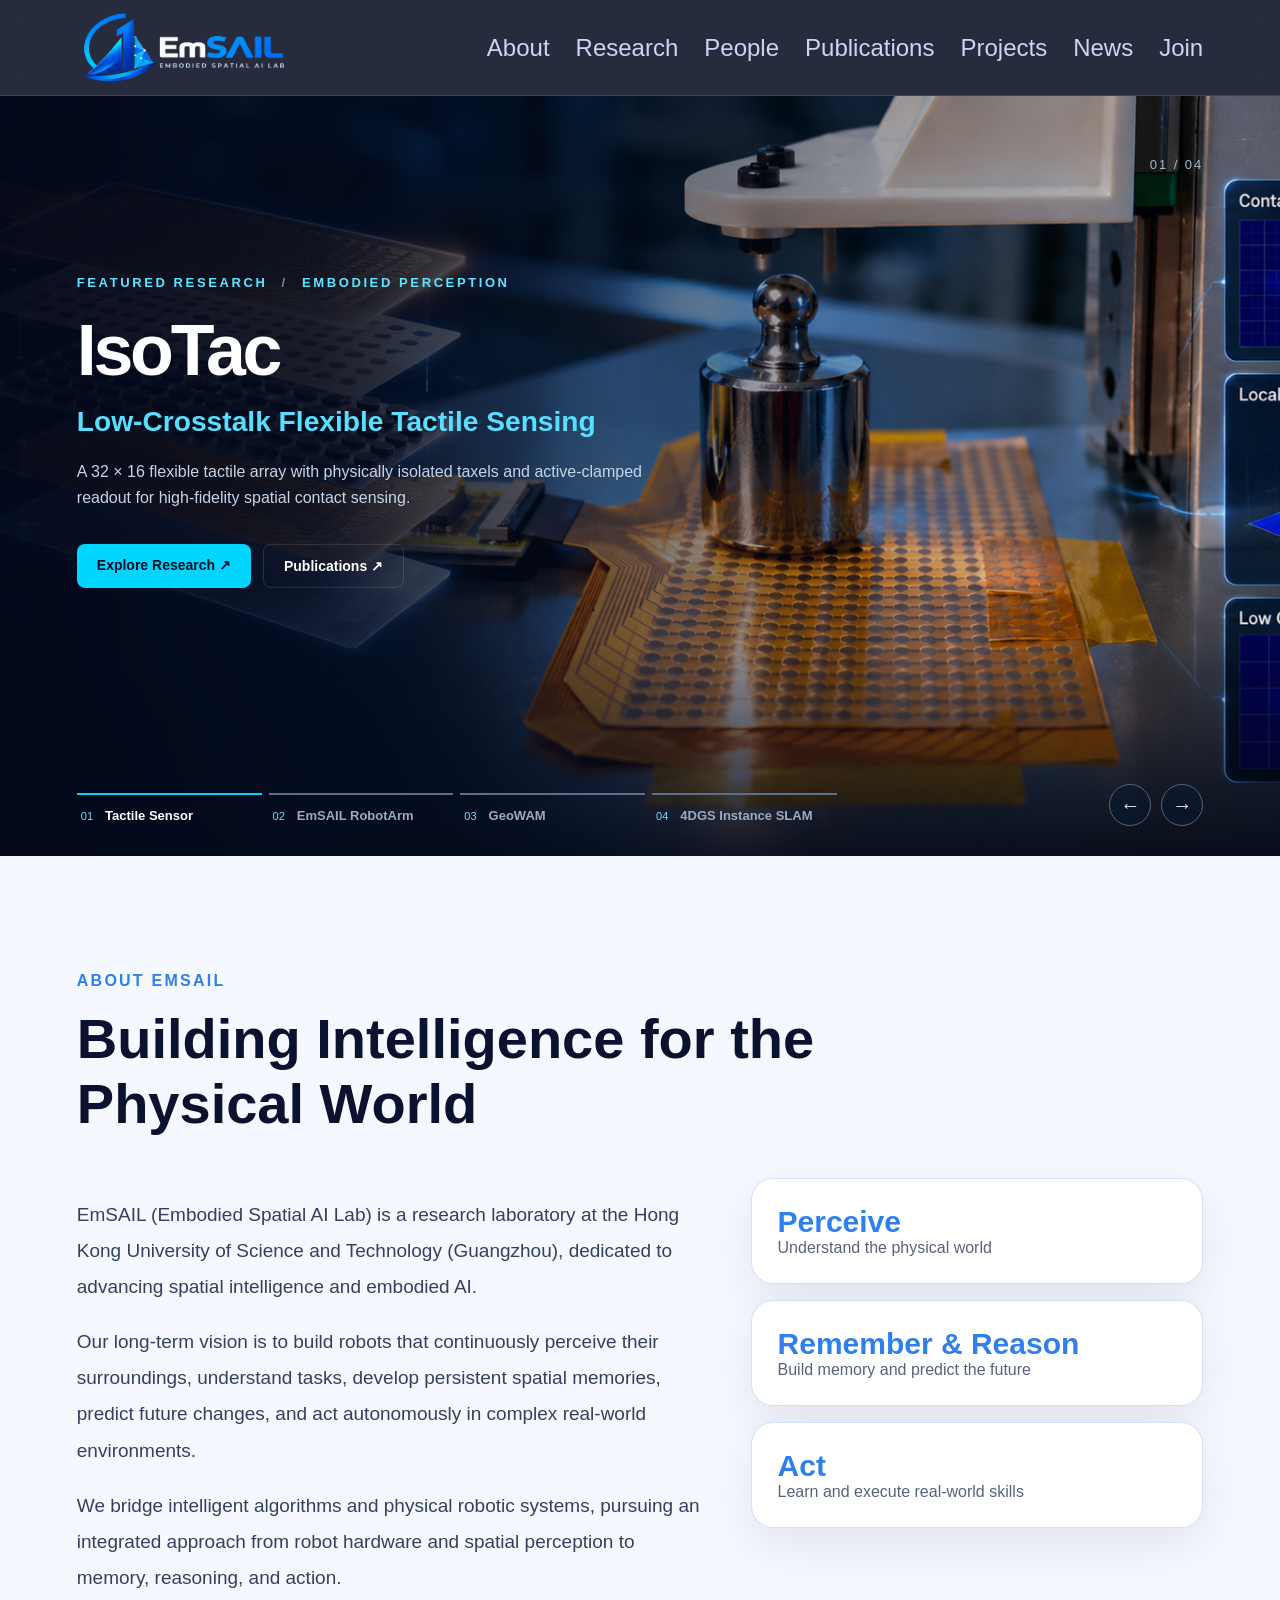
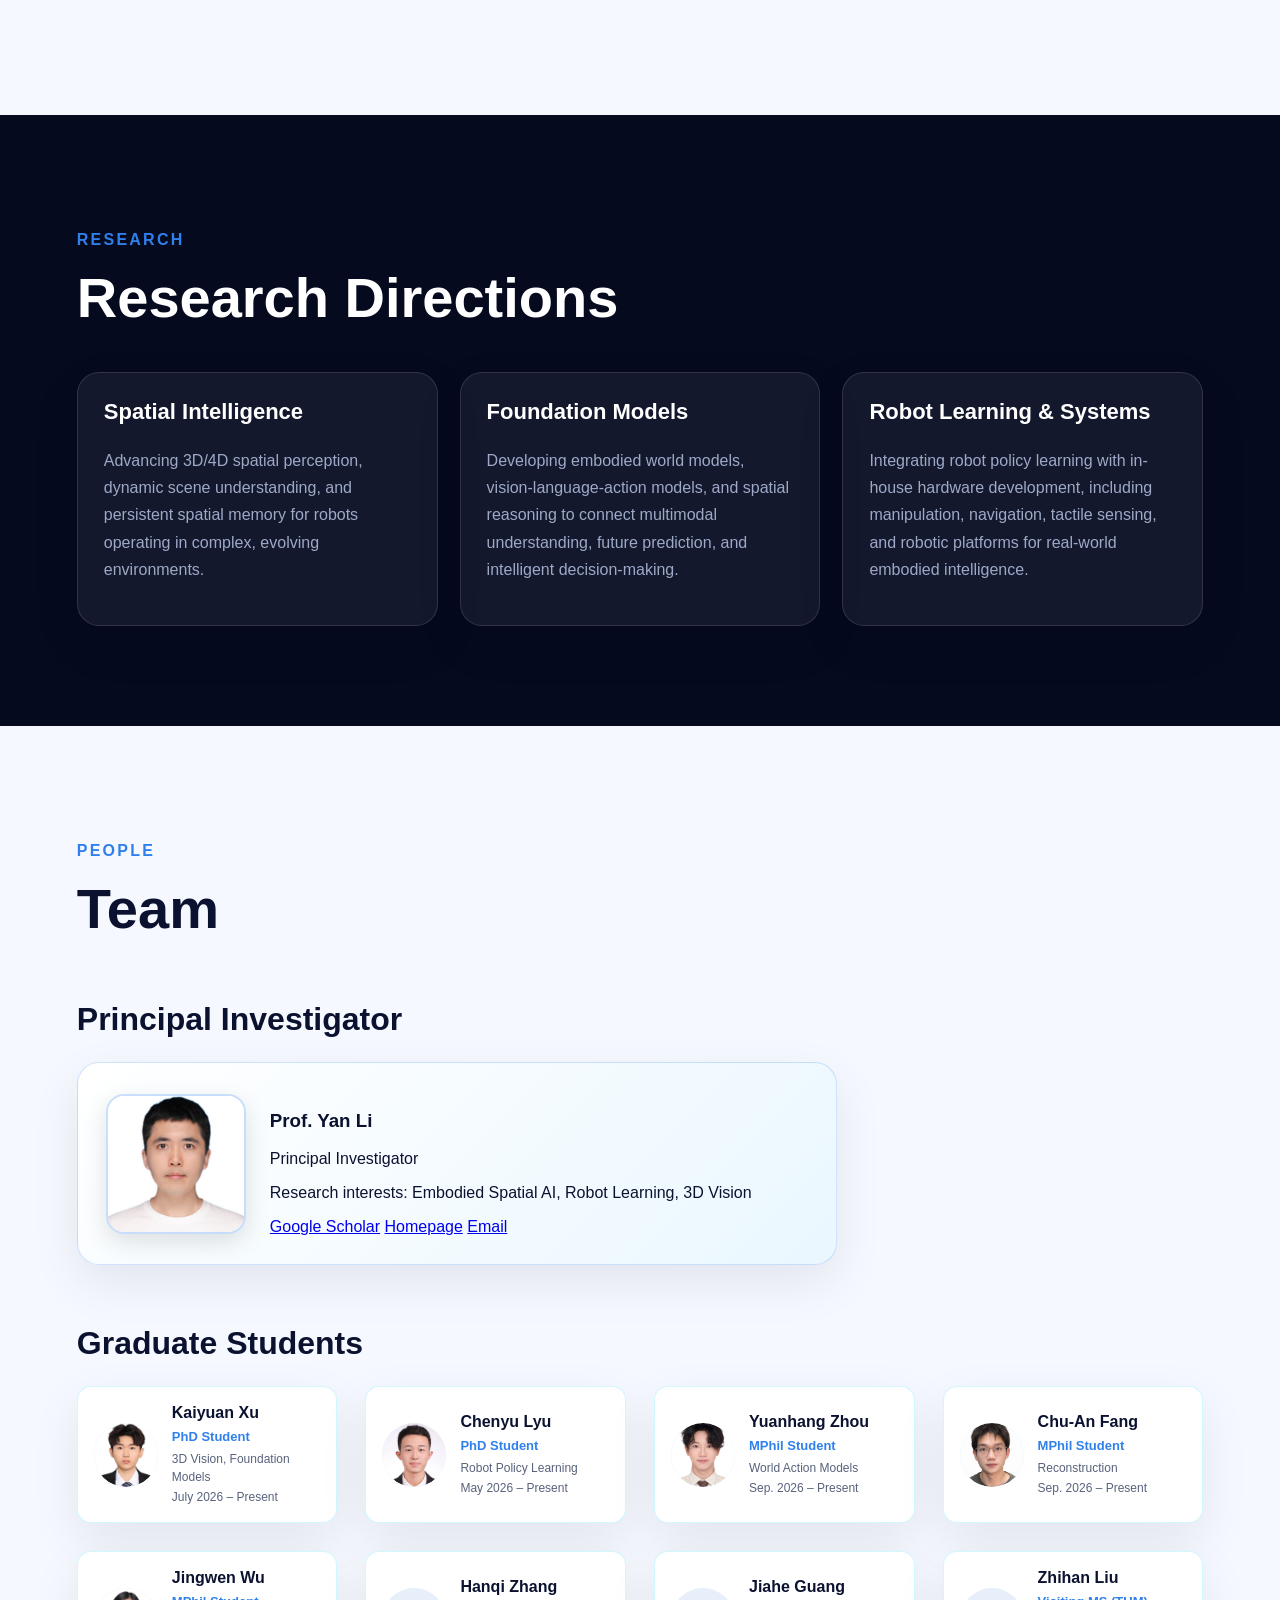
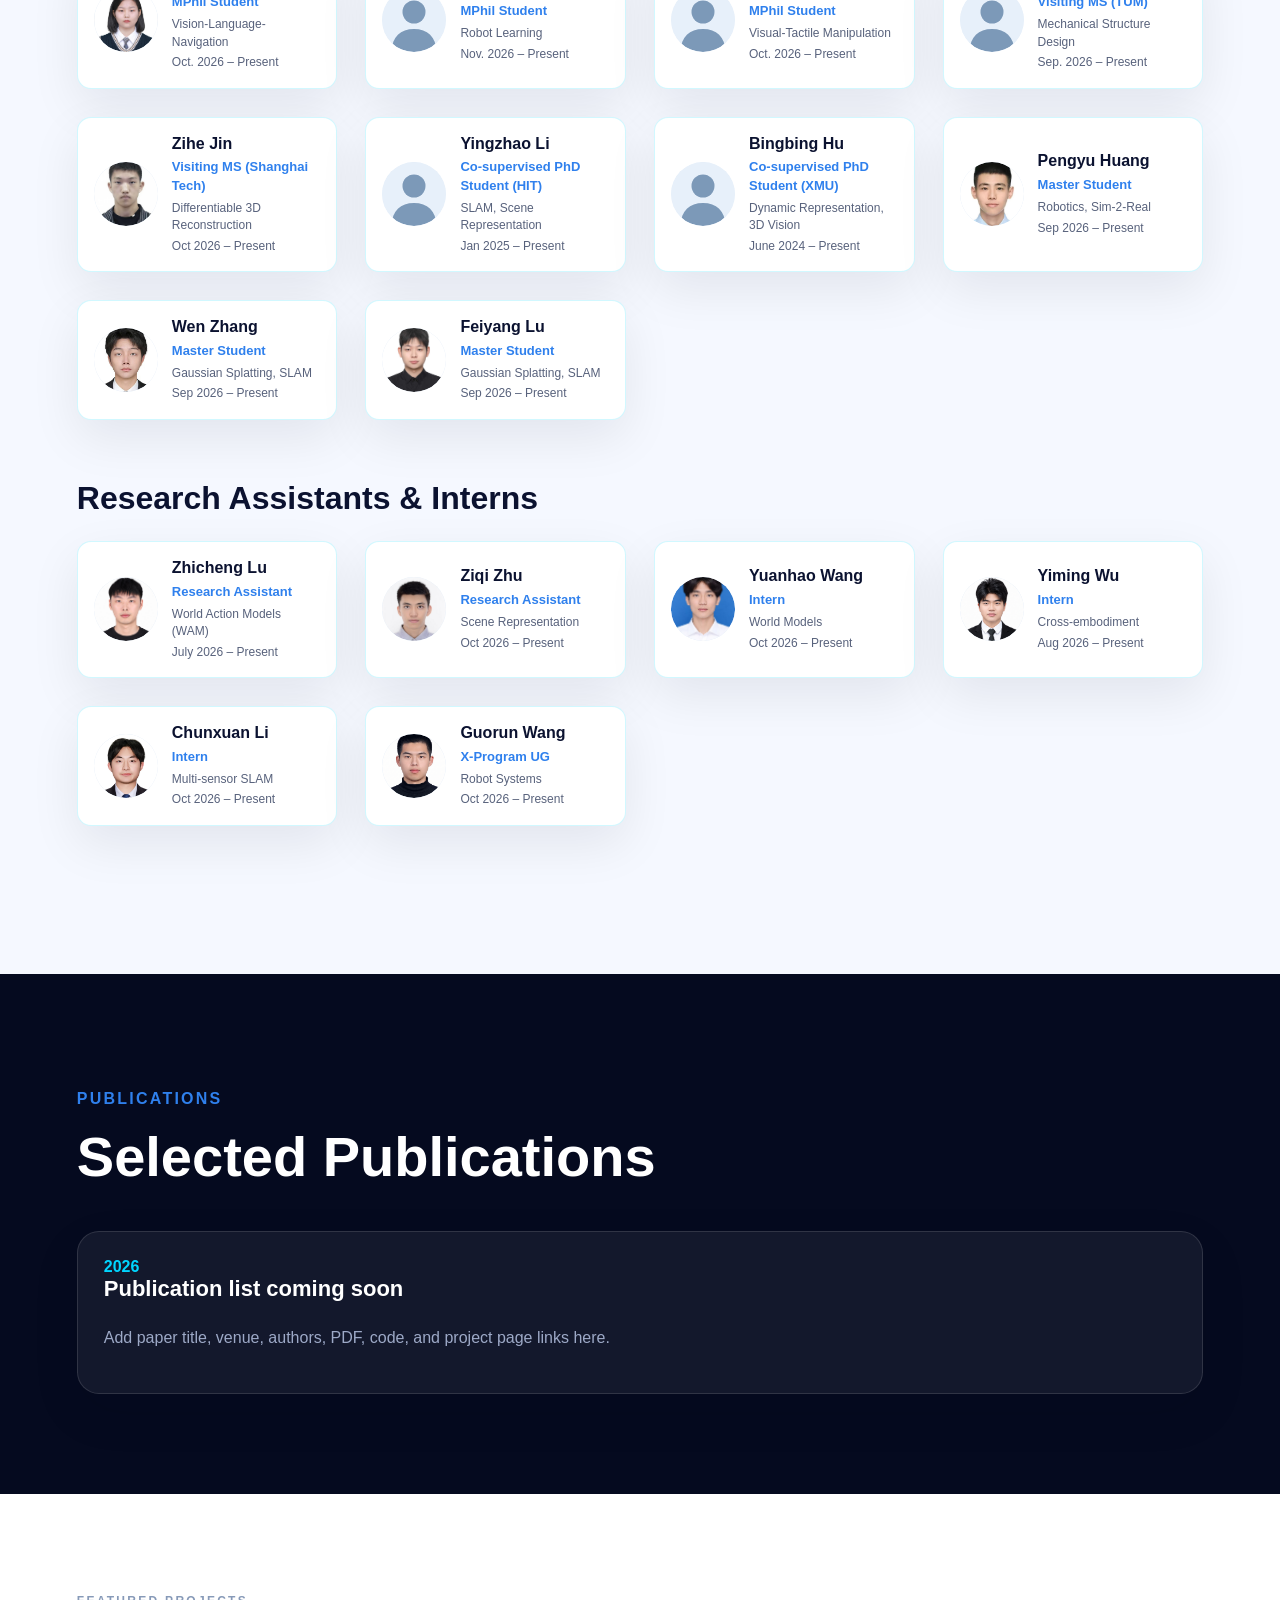
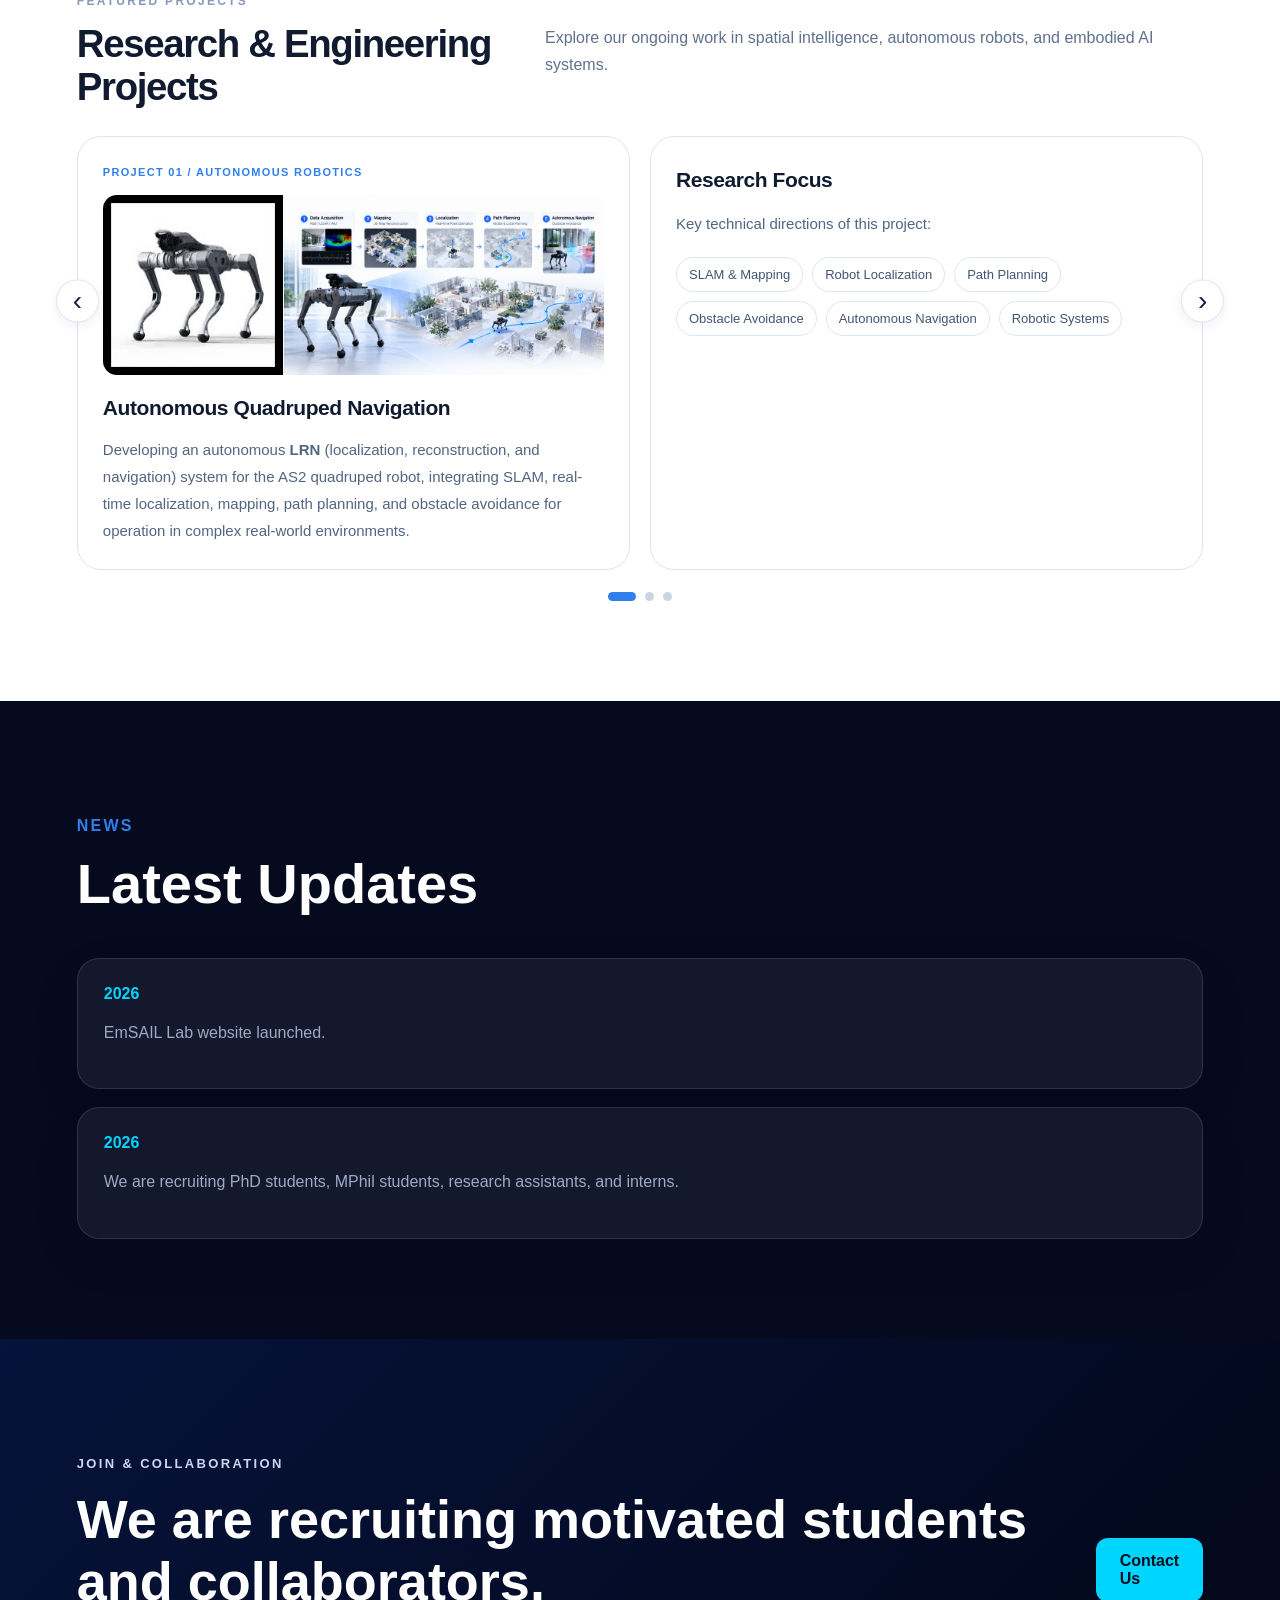
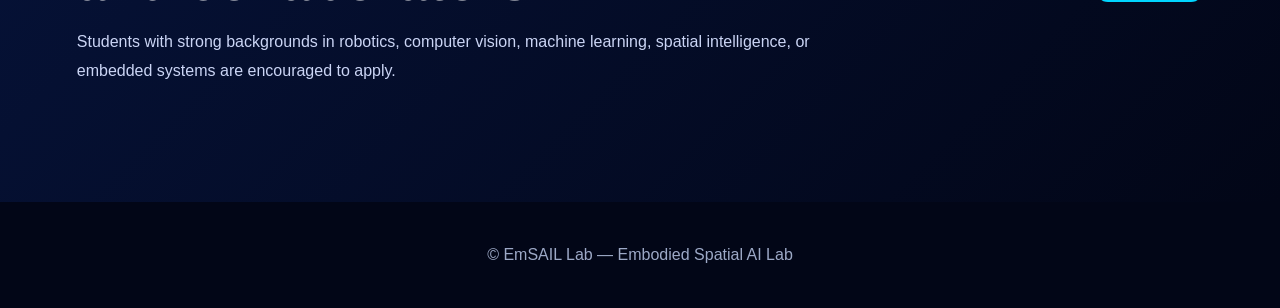
==== commit b6fbc58e: "Update index.html" ====
--- a/index.html
+++ b/index.html
@@ -374,6 +374,32 @@
     <div class="person">
       <div class="person-photo">
         <img src="imgs/people/avatar-placeholder.svg"
+             alt="Hanqi Zhang" loading="lazy">
+      </div>
+      <div class="person-info">
+        <h3>Hanqi Zhang</h3>
+        <p>MPhil Student</p>
+        <span>Robot Learning</span>
+        <span>Nov. 2026 – Present</span>
+      </div>
+    </div>
+
+    <div class="person">
+      <div class="person-photo">
+        <img src="imgs/people/avatar-placeholder.svg"
+             alt="Jiahe Guang" loading="lazy">
+      </div>
+      <div class="person-info">
+        <h3>Jiahe Guang</h3>
+        <p>MPhil Student</p>
+        <span>Visual-Tactile Manipulation</span>
+        <span>Oct. 2026 – Present</span>
+      </div>
+    </div>
+
+    <div class="person">
+      <div class="person-photo">
+        <img src="imgs/people/avatar-placeholder.svg"
              alt="Zhihan Liu" loading="lazy">
       </div>
       <div class="person-info">
@@ -612,12 +638,52 @@
           </div>
           <!-- <div class="project-opportunity"><strong>Project Vision</strong><p>Connecting spatial perception with robust, real-world autonomy on a physical quadruped platform.</p></div> -->
         </div>
+
         <div class="project-slide" aria-hidden="true">
           <div class="project-panels">
-            <article class="project-panel project-main"><span class="project-index">PROJECT 02 / ROBOT SYSTEMS</span><div class="project-visual"><span>ROBOT HARDWARE &amp; SYSTEMS</span></div><h3>Embodied Robot Platform Development</h3><p>Designing and integrating robotic arms, actuation, sensing, and control systems to support real-world embodied intelligence research.</p></article>
-            <article class="project-panel project-side"><h3>Research Focus</h3><p>Hardware and system development:</p><div class="project-tags"><span>Robotic Arms</span><span>Robot Control</span><span>Mechanical Design</span><span>Sensor Integration</span><span>System Validation</span></div></article>
-         </div> <!-- <div class="project-opportunity"><strong>Project Vision</strong><p>Building reliable robotic platforms that connect hardware development with intelligent learning and control.</p></div> -->
+              <article class="project-panel project-main">
+                <span class="project-index">
+                  PROJECT 02 / ROBOT MANIPULATION
+                </span>
+
+              <div class="project-image">
+                <img src="imgs/projects/emsail-arms.jpg" alt="AS2 quadruped robot" loading="lazy">
+                <img src="imgs/projects/proj_task.png" alt="AS2 quadruped robot" loading="lazy">
+              </div>
+
+                <h3>Intelligent Robotic Manipulation Systems</h3>
+
+                <p>
+                  Developing an integrated robotic manipulation platform
+                  featuring in-house robotic arms, custom tactile sensors,
+                  motor communication and control systems, and robotic
+                  data collection infrastructure. The project bridges
+                  hardware development, multimodal sensing, and robot
+                  learning to enable precise, adaptive, and contact-aware
+                  manipulation in real-world environments.
+                </p>
+              </article>
+
+              <article class="project-panel project-side">
+                <h3>Research Focus</h3>
+                <p>Key technical directions of this project:</p>
+
+                <div class="project-tags">
+                  <span>Robotic Arm Development</span>
+                  <span>Tactile Sensor Design</span>
+                  <span>Motor Control &amp; Communication</span>
+                  <span>Robot Data Collection</span>
+                  <span>Visuo-Tactile Perception</span>
+                  <span>Precision Manipulation</span>
+                  <span>Robot Learning</span>
+                </div>
+              </article>
+            </div>
+          <!-- <div class="project-opportunity"><strong>Project Vision</strong><p>Building reliable robotic platforms that connect hardware development with intelligent learning and control.</p></div> -->
         </div>
+
+
+        
         <div class="project-slide" aria-hidden="true">
           <div class="project-panels">
             <article class="project-panel project-main"><span class="project-index">PROJECT 03 / SPATIAL INTELLIGENCE</span><div class="project-visual"><span>3D / 4D SPATIAL PERCEPTION</span></div><h3>Embodied Spatial Mapping</h3><p>Exploring 3D/4D scene representations, mapping, and persistent spatial memory to support perception and reasoning in changing environments.</p></article>
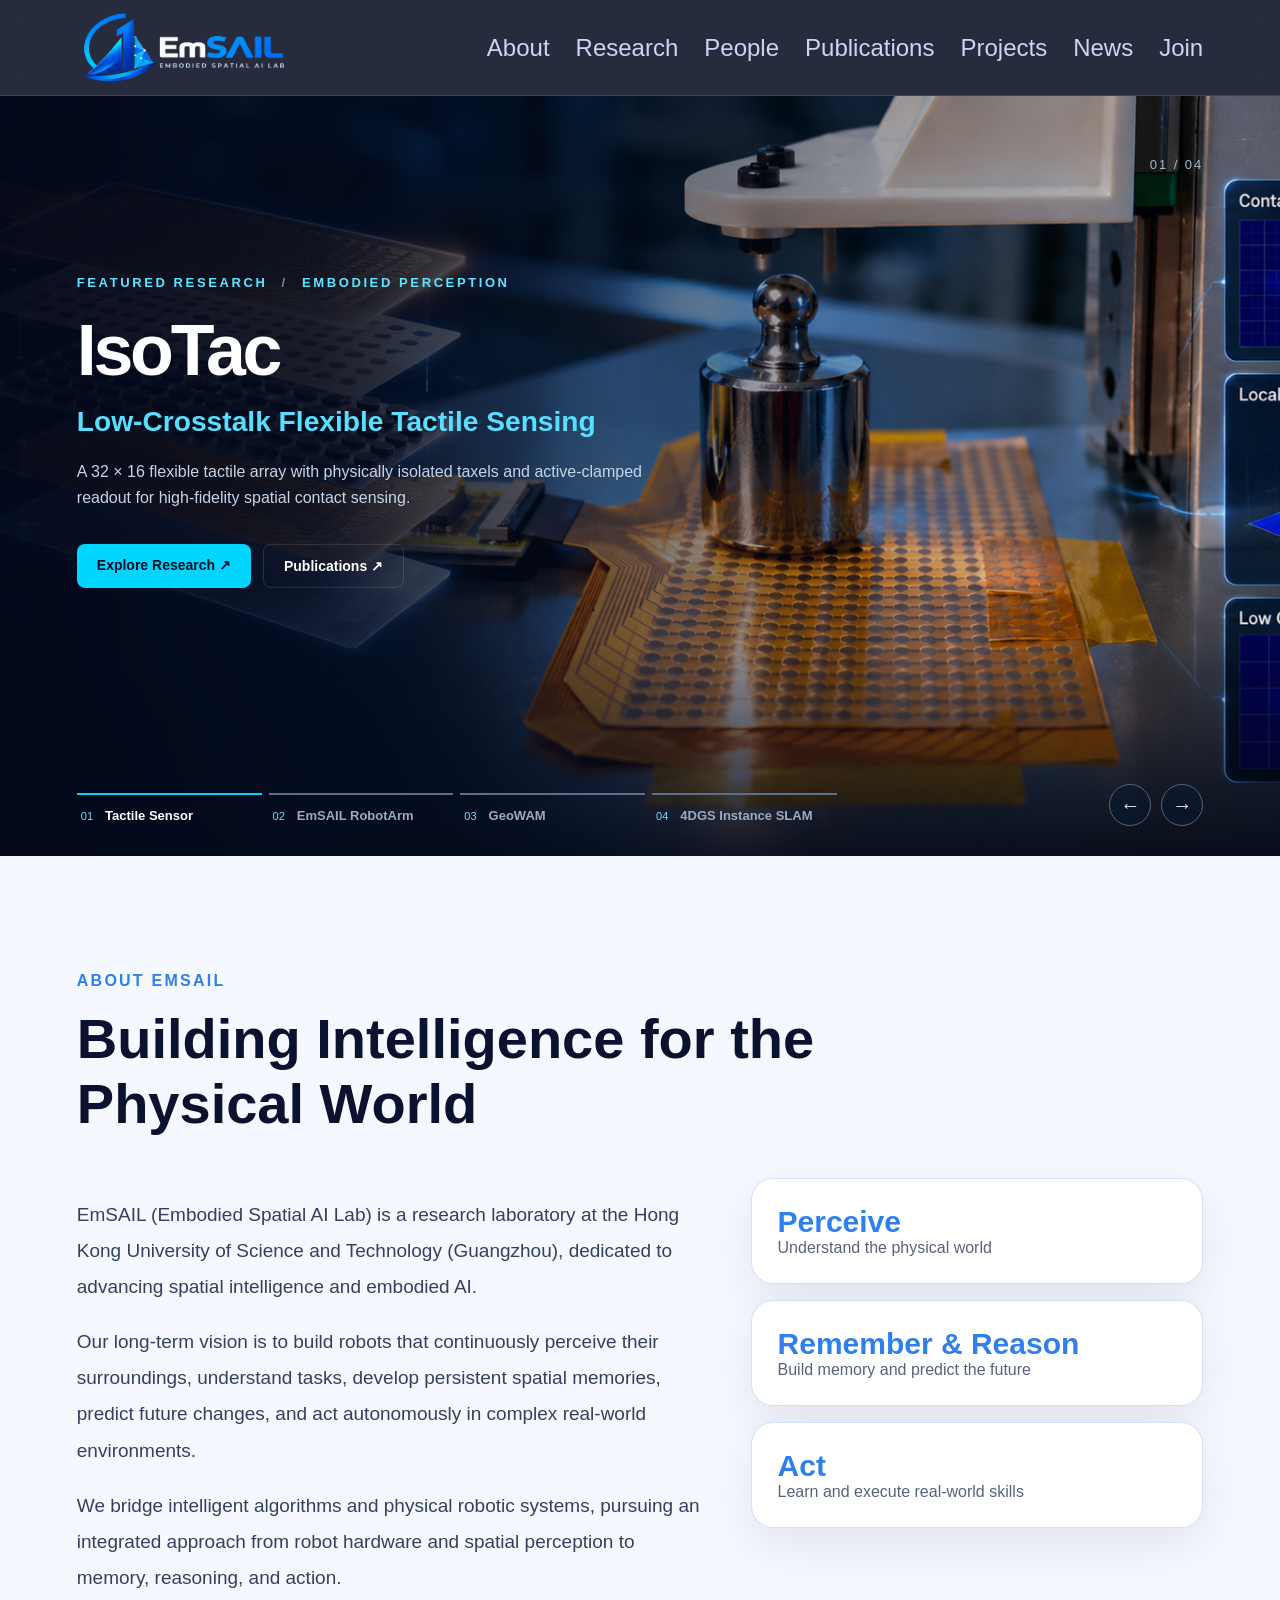
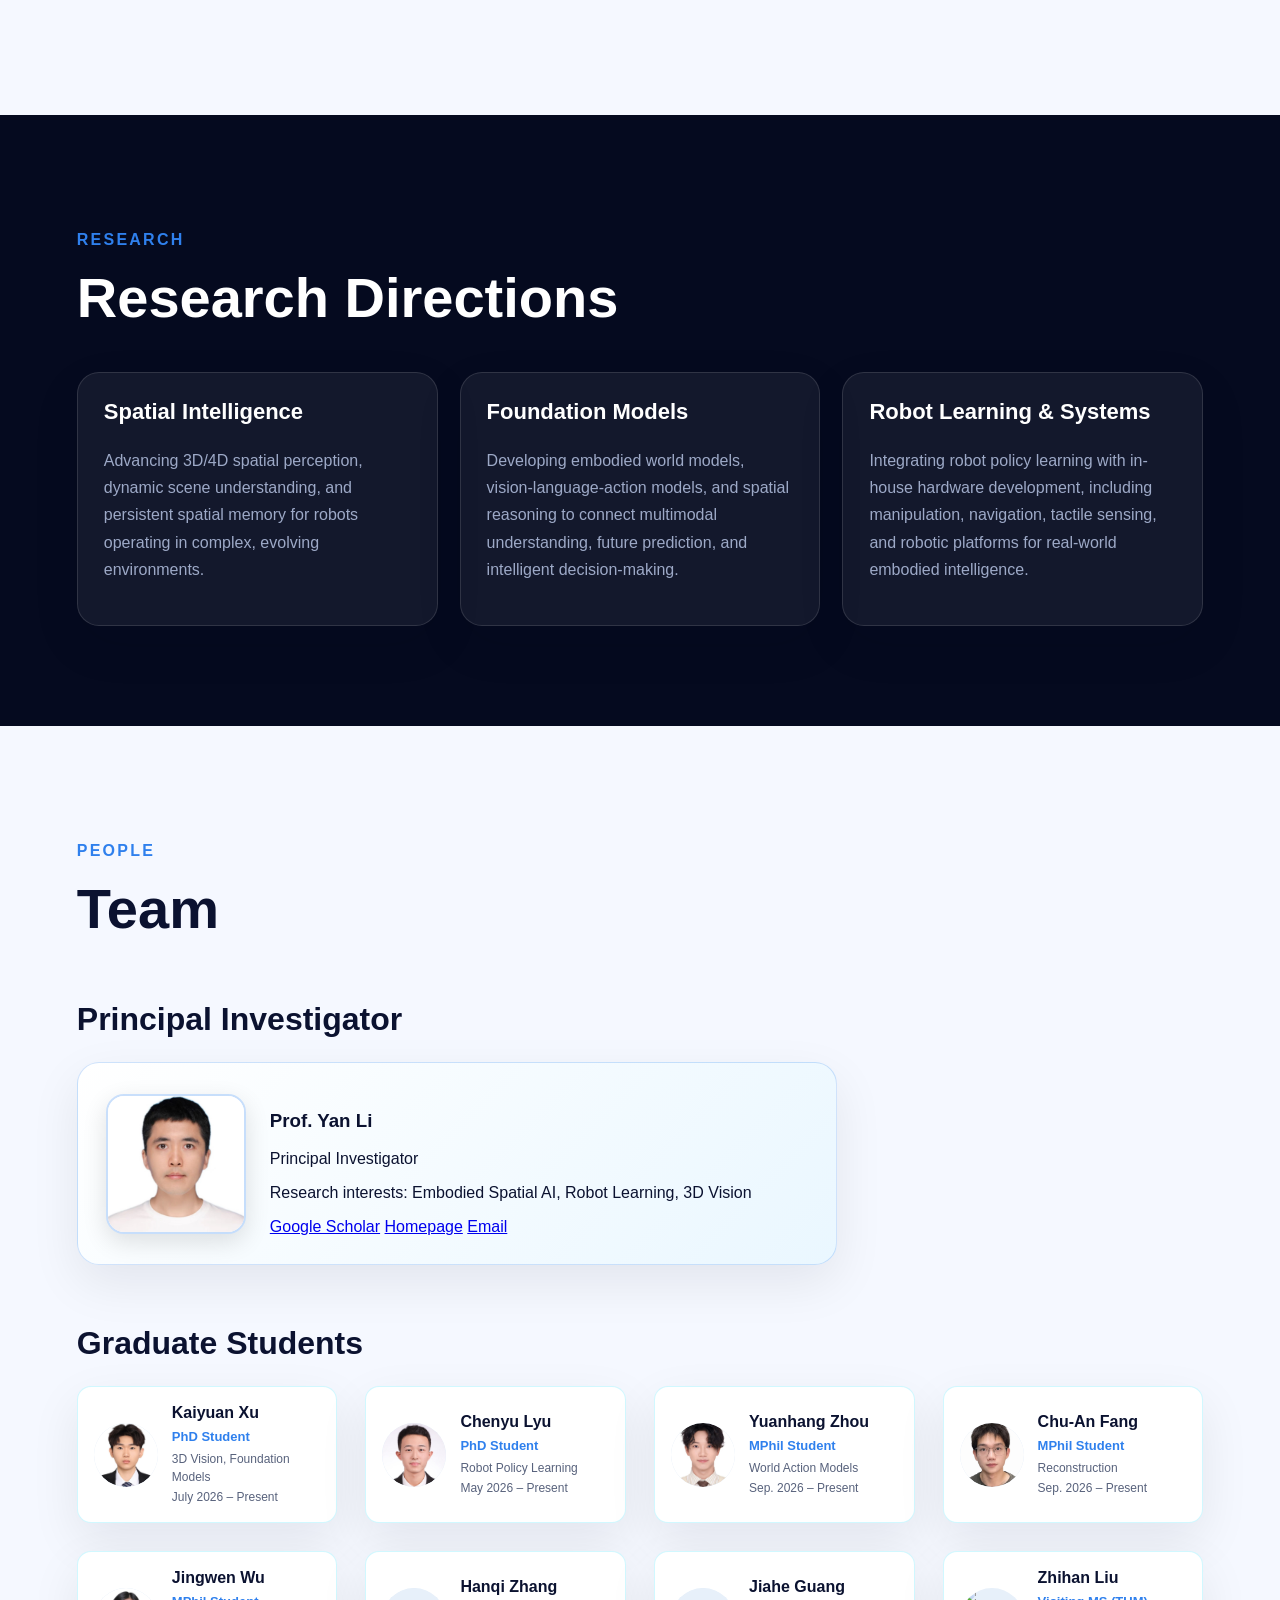
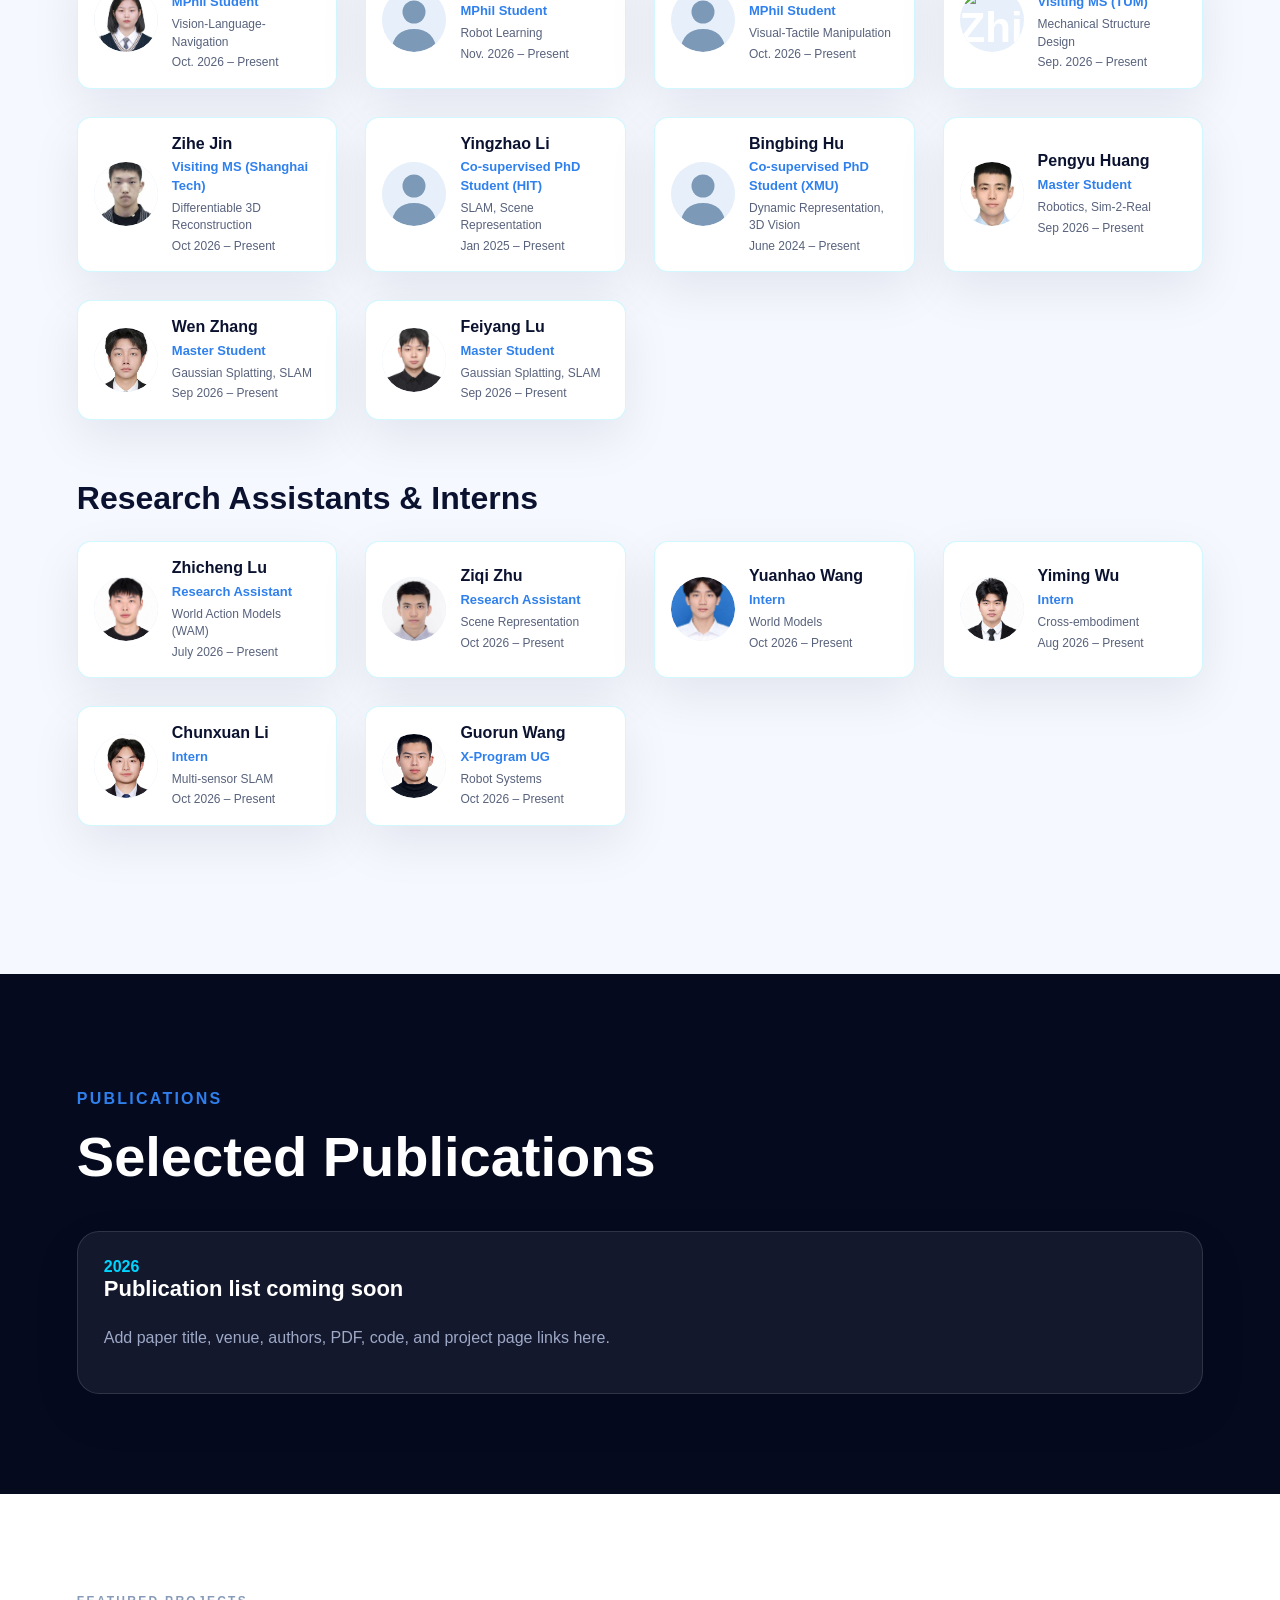
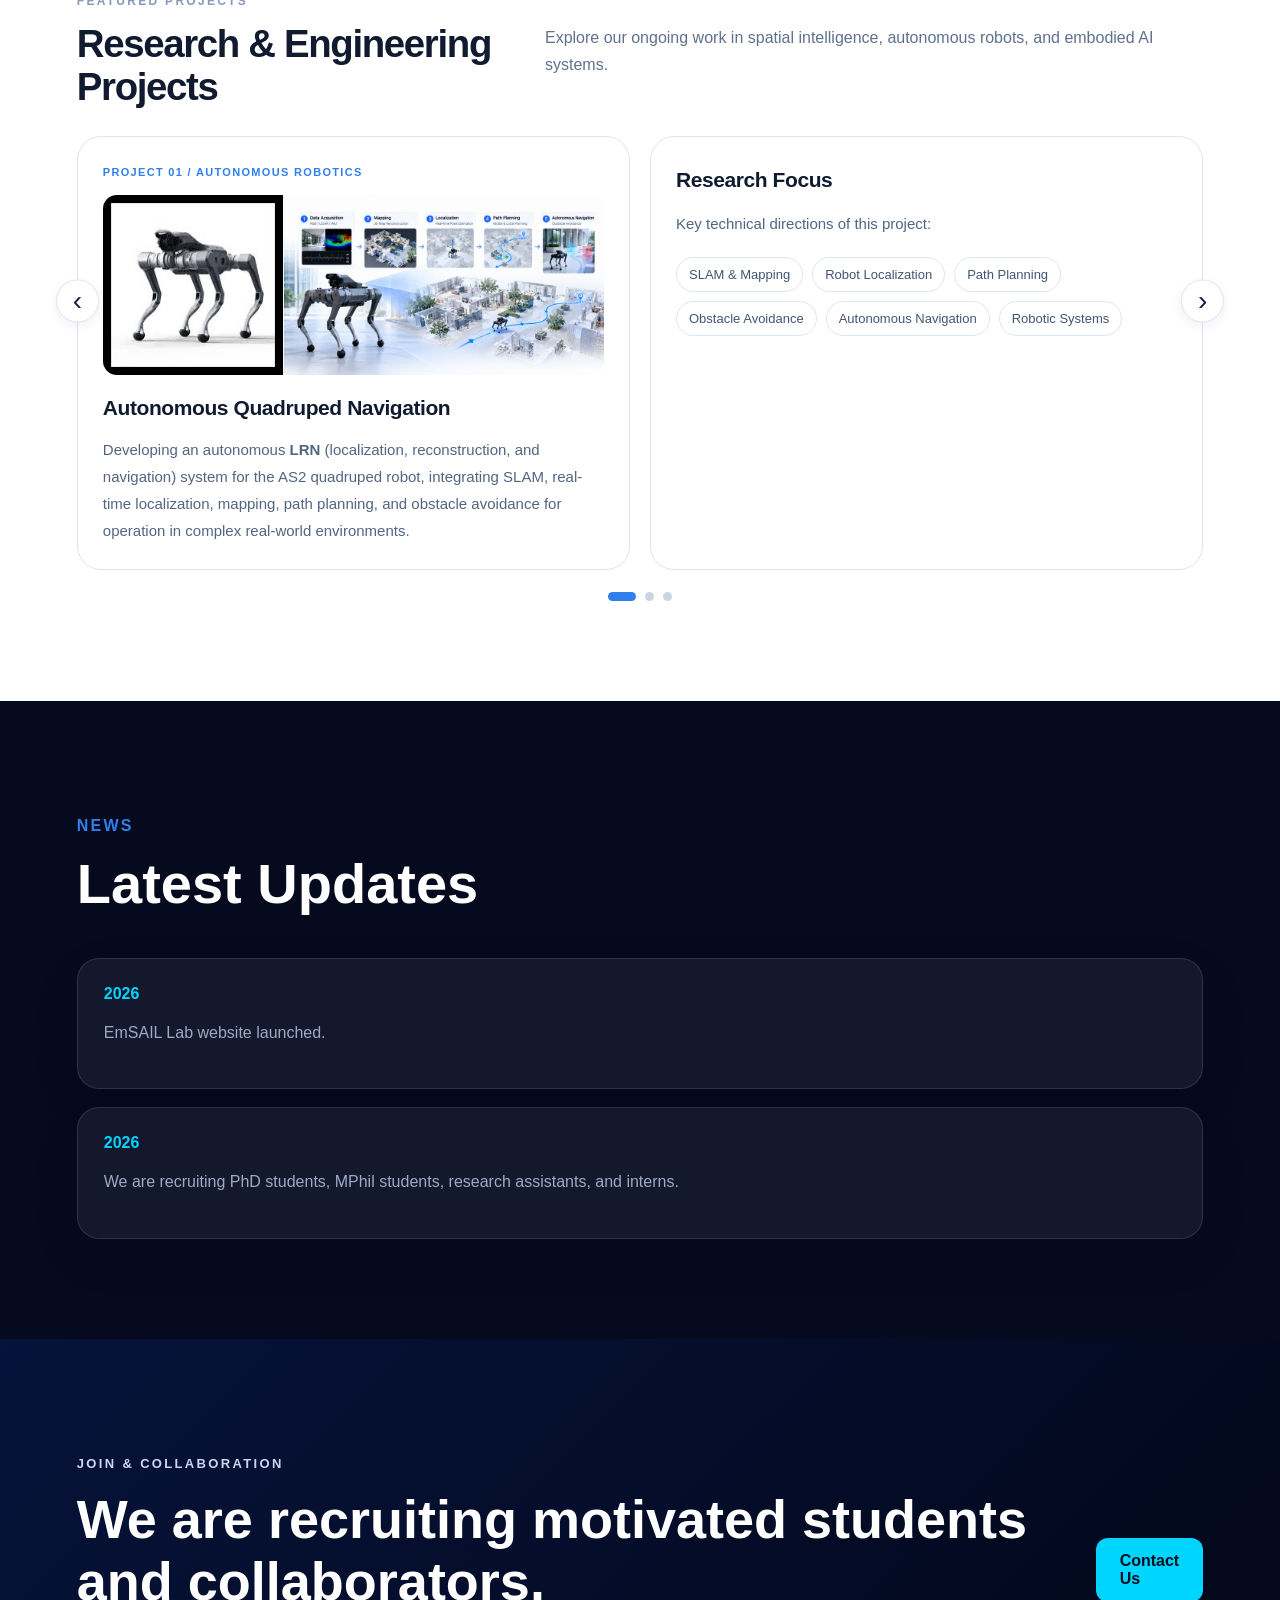
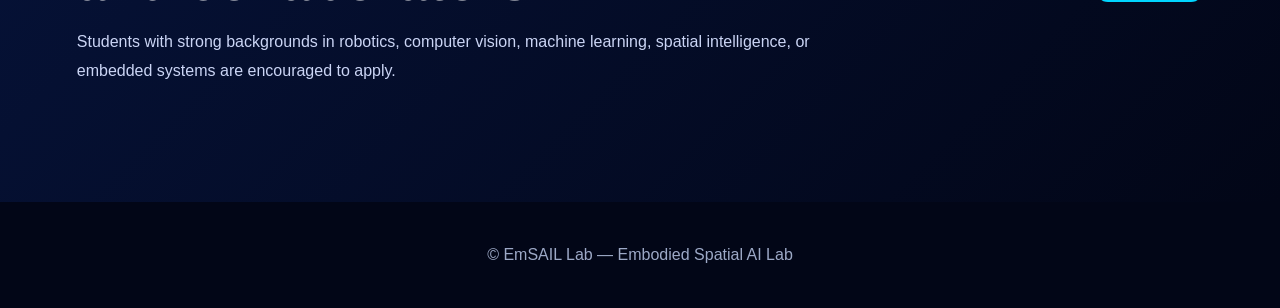
==== commit fd8d8d74: "Update index.html" ====
--- a/index.html
+++ b/index.html
@@ -399,7 +399,7 @@
 
     <div class="person">
       <div class="person-photo">
-        <img src="imgs/people/avatar-placeholder.svg"
+        <img src="imgs/people/zhihan.jpg"
              alt="Zhihan Liu" loading="lazy">
       </div>
       <div class="person-info">
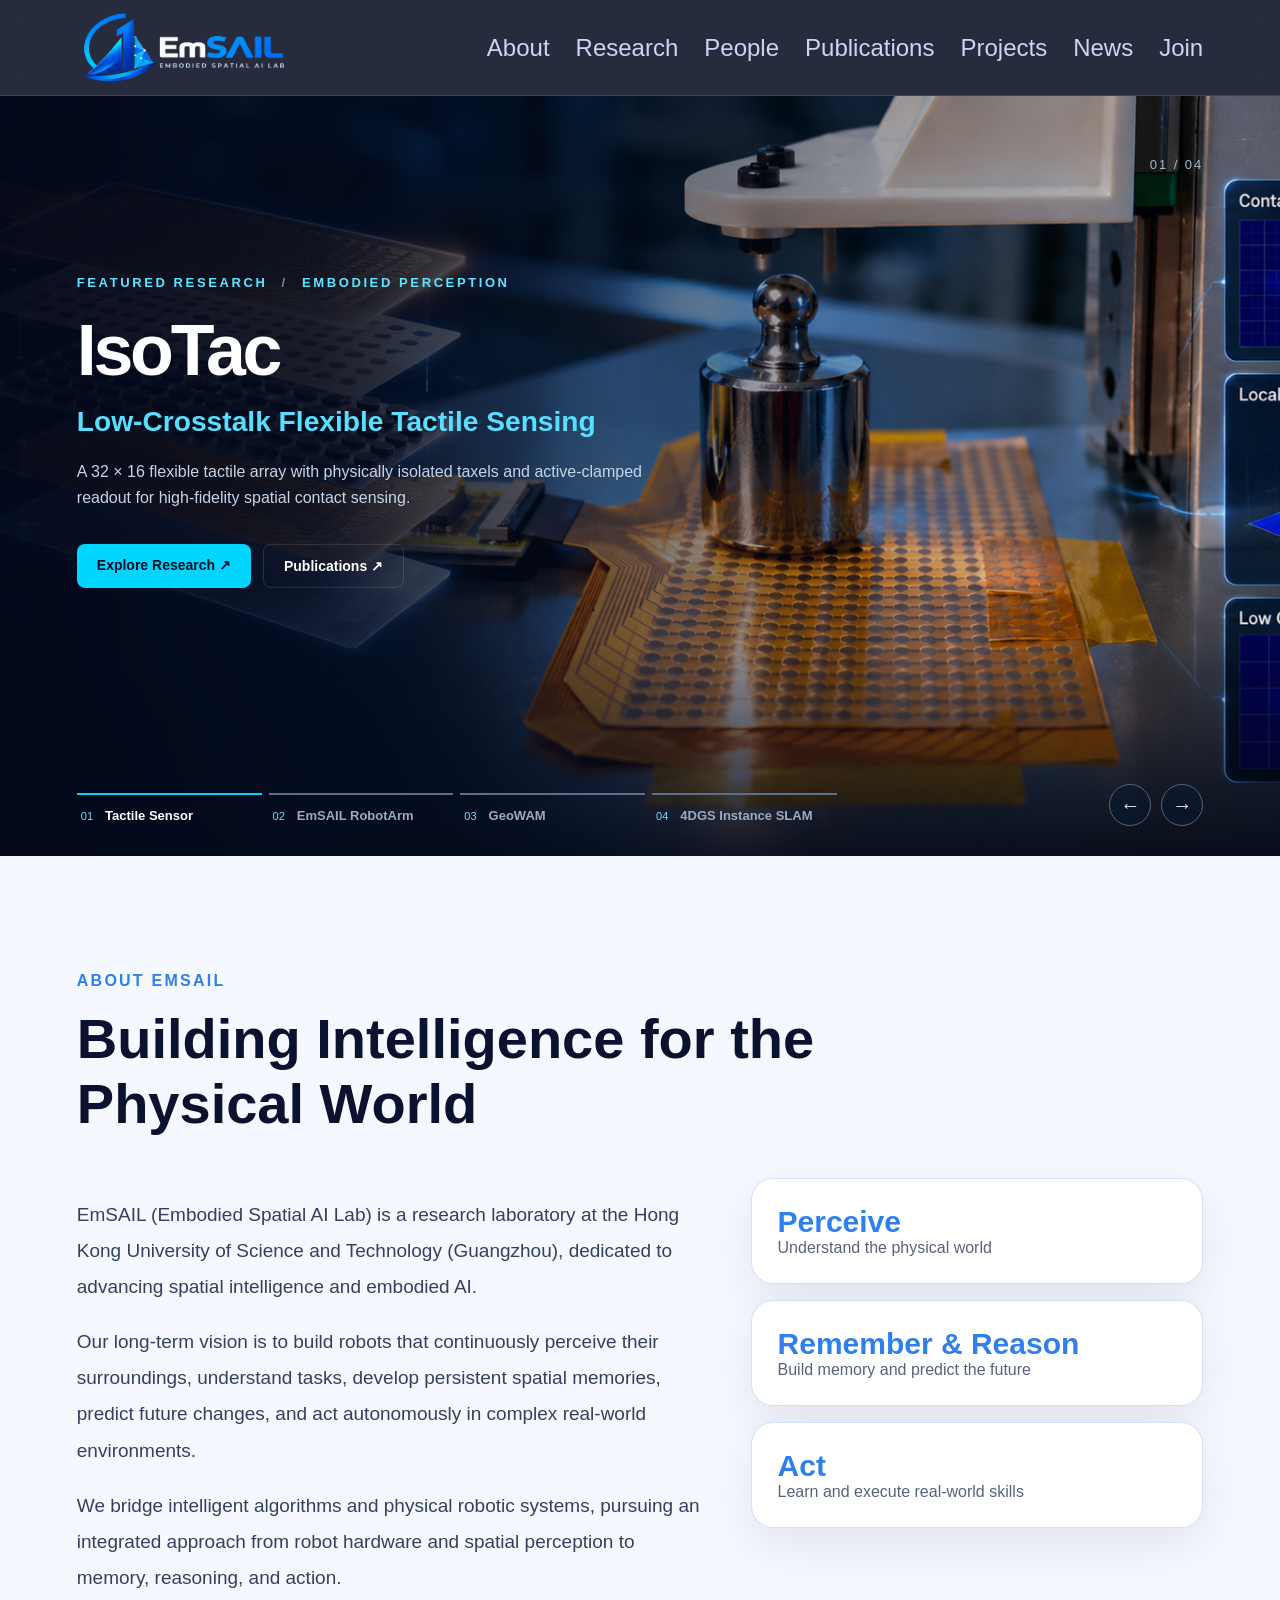
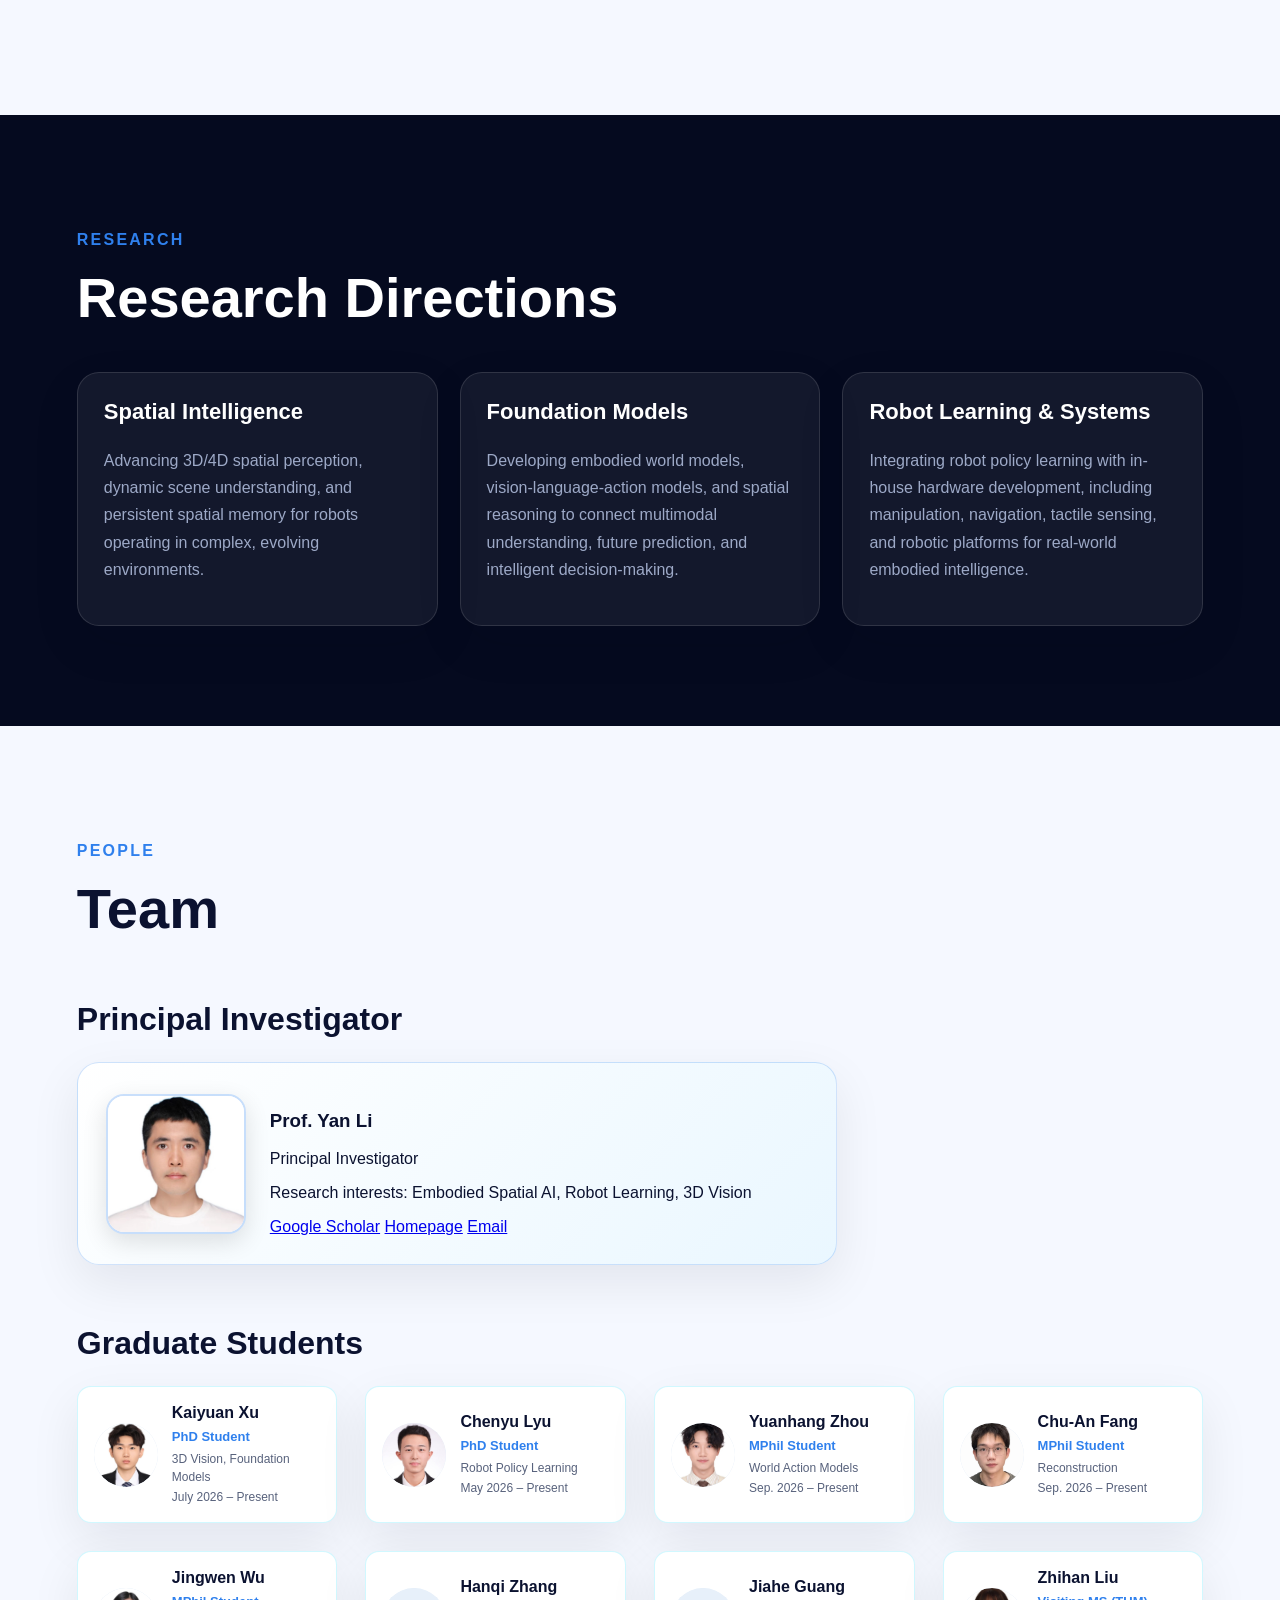
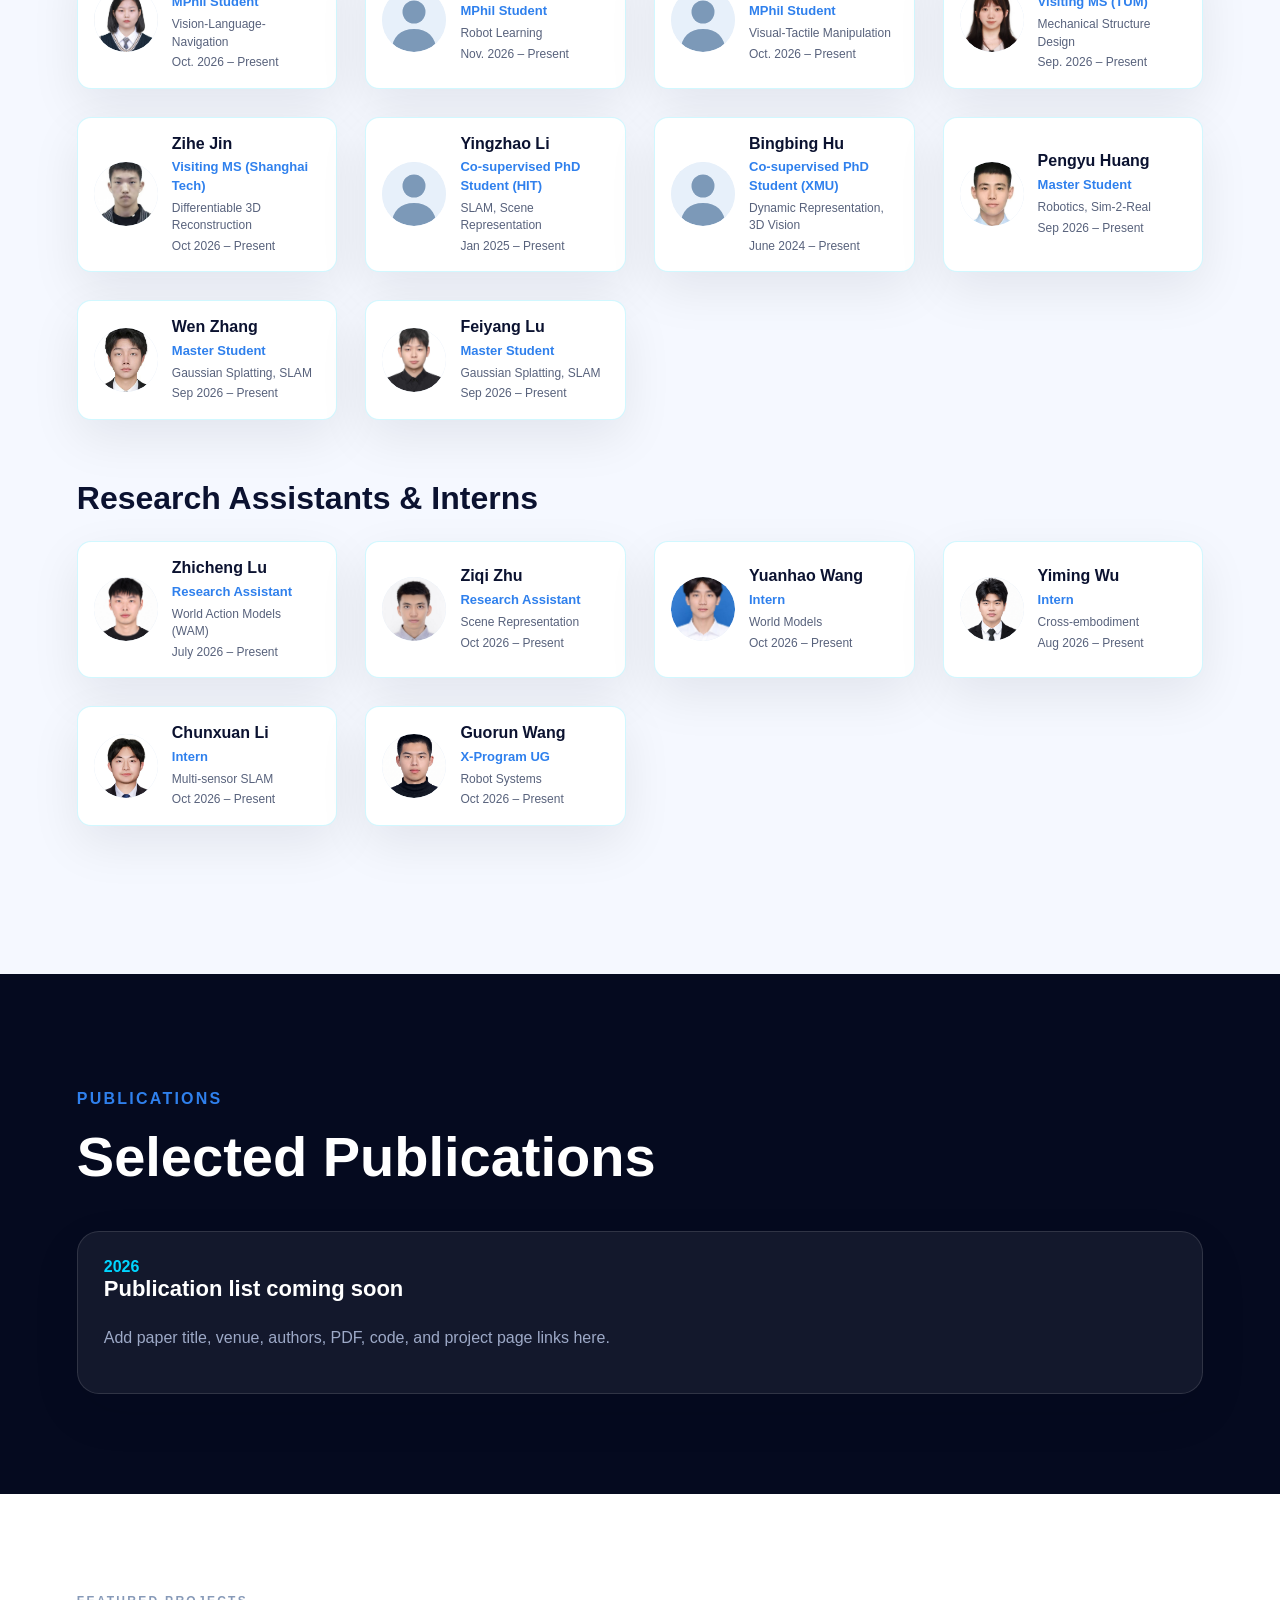
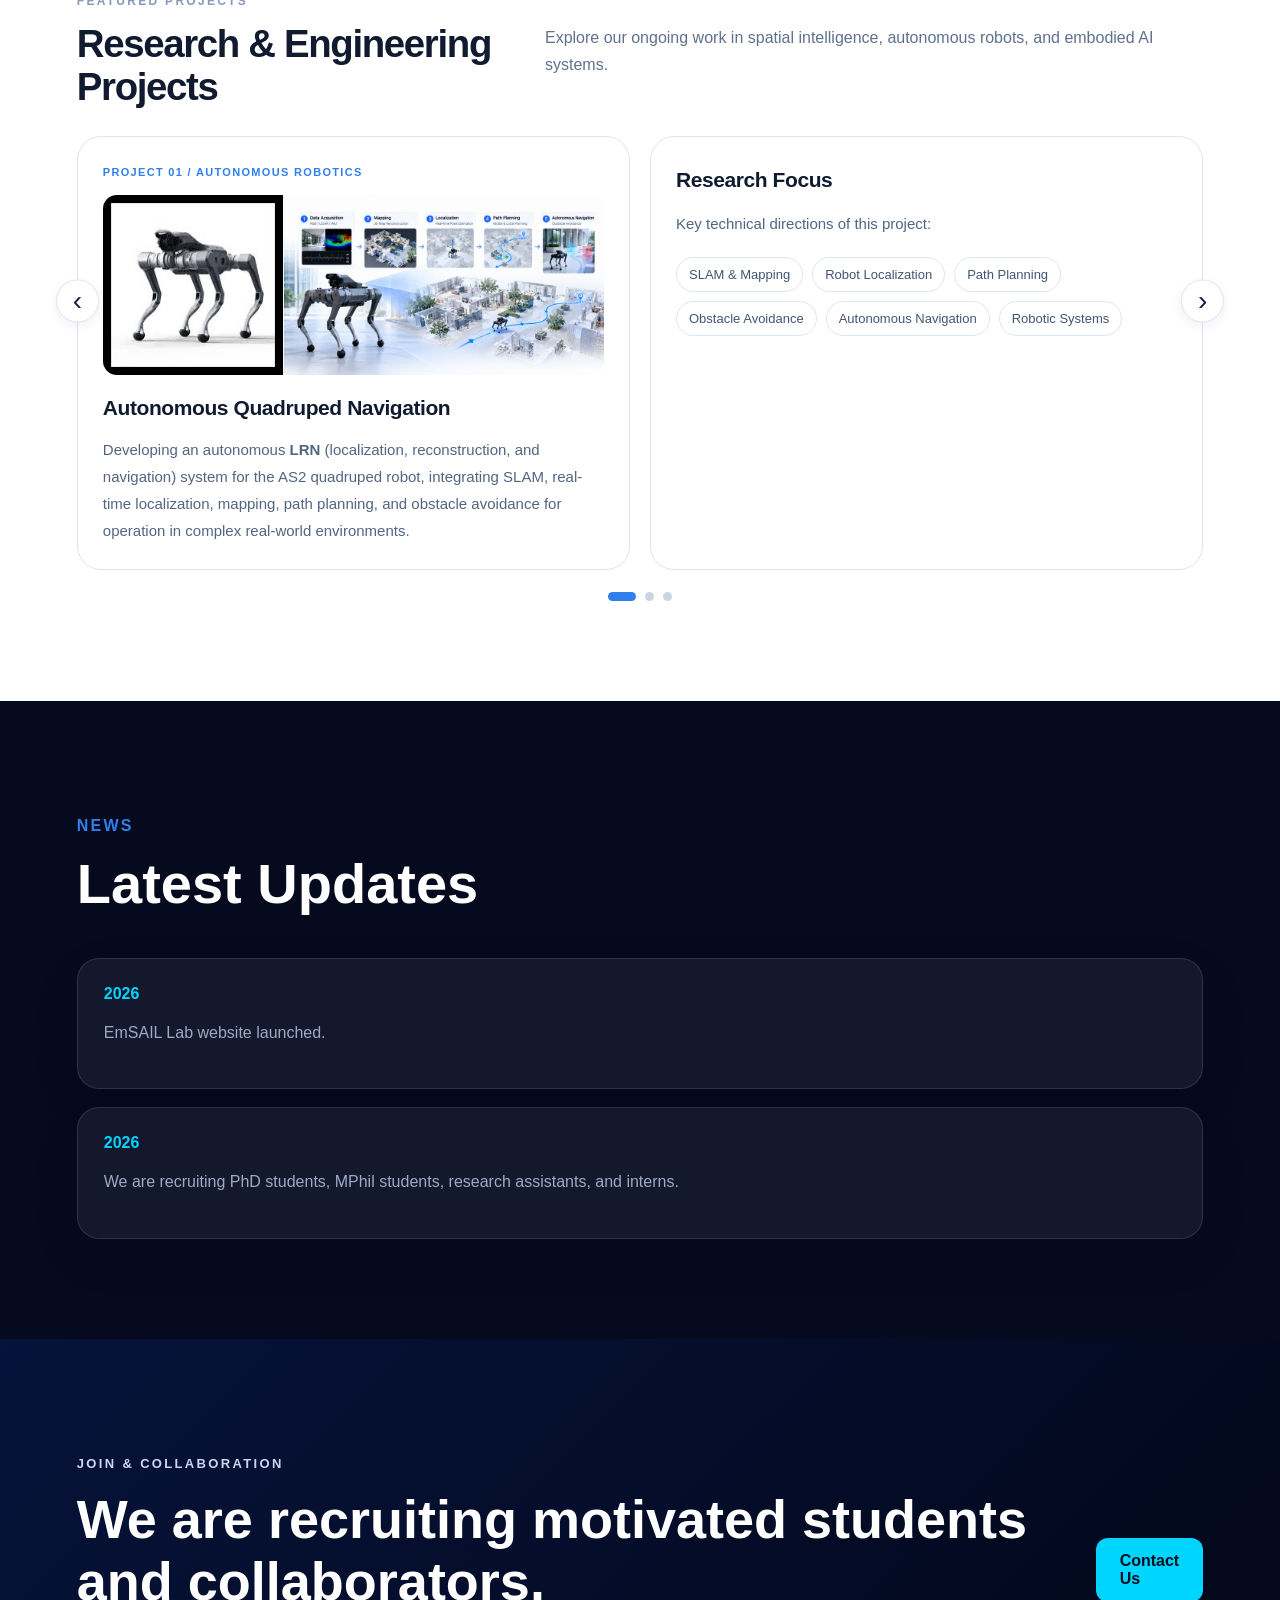
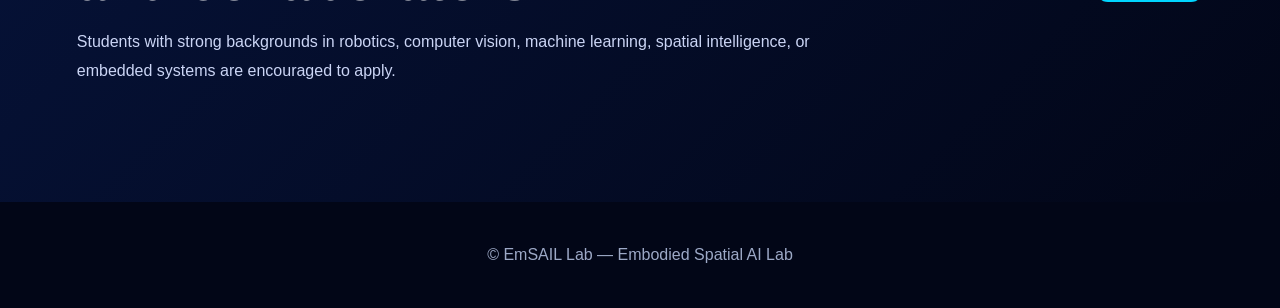
==== commit fae73bdf: "Update index.html" ====
--- a/index.html
+++ b/index.html
@@ -387,7 +387,7 @@
     <div class="person">
       <div class="person-photo">
         <img src="imgs/people/avatar-placeholder.svg"
-             alt="Jiahe Guang" loading="lazy">
+             alt="Jiahe Chang" loading="lazy">
       </div>
       <div class="person-info">
         <h3>Jiahe Guang</h3>
